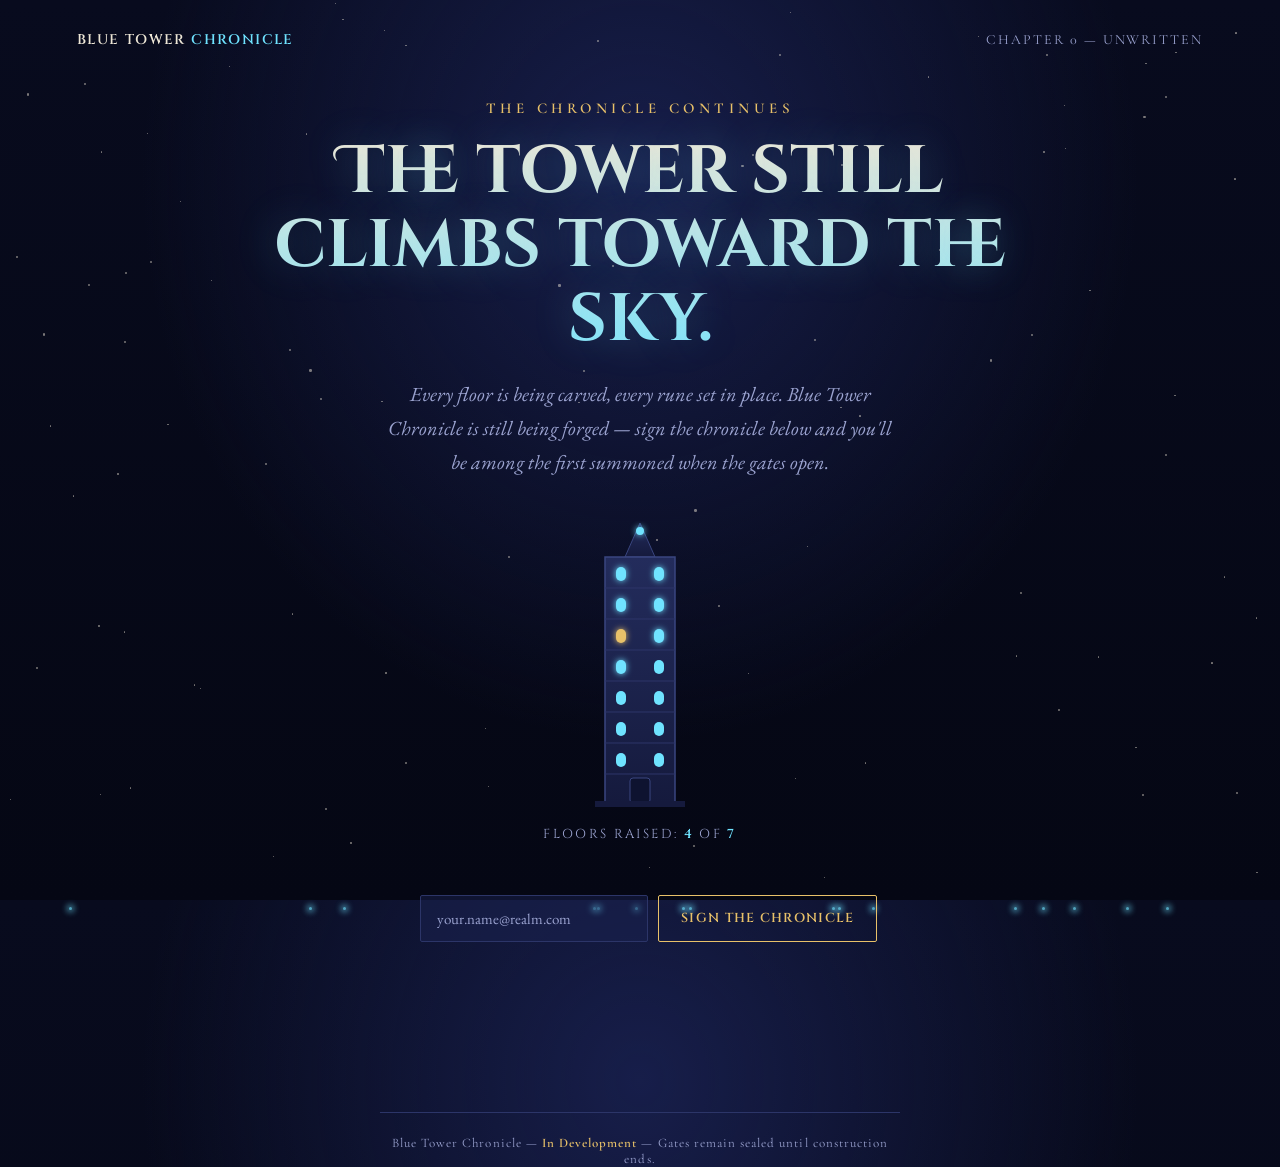
==== index.html @ bd134a8b "initial" ====
<!DOCTYPE html>
<html lang="en">
<head>
<meta charset="UTF-8">
<meta name="viewport" content="width=device-width, initial-scale=1.0">
<title>Blue Tower Chronicle — The Tower is Still Being Forged</title>
<link rel="preconnect" href="https://fonts.googleapis.com">
<link href="https://fonts.googleapis.com/css2?family=Cinzel:wght@500;600;700&family=Cinzel+Decorative:wght@700&family=EB+Garamond:ital,wght@0,400;0,500;1,400&family=Cormorant+Garamond:wght@500;600&display=swap" rel="stylesheet">
<style>
  :root{
    --night: #080B1E;
    --night-2: #0E1436;
    --stone: #1B2350;
    --stone-line: #2C3568;
    --cyan: #6FE3FF;
    --cyan-dim: #2E6E82;
    --gold: #E8C169;
    --parchment: #EDE6D6;
    --ink-dim: #9BA3D0;
  }
  *{box-sizing:border-box; margin:0; padding:0;}
  html,body{height:100%;}
  body{
    background:
      radial-gradient(ellipse at 50% 20%, #171E4A 0%, transparent 55%),
      linear-gradient(180deg, var(--night) 0%, #050714 100%);
    color:var(--parchment);
    font-family:'EB Garamond', serif;
    min-height:100vh;
    overflow-x:hidden;
    position:relative;
  }

  /* starfield */
  .stars{ position:fixed; inset:0; z-index:0; pointer-events:none; }
  .star{
    position:absolute;
    width:2px; height:2px;
    background:var(--parchment);
    border-radius:50%;
    opacity:.5;
    animation: twinkle 4s ease-in-out infinite;
  }
  @keyframes twinkle{
    0%,100%{ opacity:.15; }
    50%{ opacity:.9; }
  }

  /* embers */
  .ember{
    position:fixed;
    bottom:-10px;
    width:3px; height:3px;
    border-radius:50%;
    background:var(--cyan);
    box-shadow:0 0 6px 2px var(--cyan);
    opacity:.7;
    animation: rise linear infinite;
    z-index:1;
    pointer-events:none;
  }
  @keyframes rise{
    0%{ transform:translateY(0) translateX(0); opacity:0; }
    10%{ opacity:.8; }
    90%{ opacity:.4; }
    100%{ transform:translateY(-100vh) translateX(20px); opacity:0; }
  }

  header{
    position:relative; z-index:2;
    display:flex; justify-content:space-between; align-items:center;
    padding: 30px 6vw;
    font-family:'Cormorant Garamond', serif;
    font-size:14px;
    letter-spacing:.14em;
    text-transform:uppercase;
    color:var(--ink-dim);
  }
  header .mark{
    font-family:'Cinzel', serif;
    font-weight:600;
    color:var(--parchment);
    letter-spacing:.1em;
  }
  header .mark span{ color:var(--cyan); }

  main{
    position:relative; z-index:2;
    display:flex;
    flex-direction:column;
    align-items:center;
    text-align:center;
    padding: 20px 6vw 80px;
  }

  .eyebrow{
    font-family:'Cormorant Garamond', serif;
    font-weight:600;
    font-size:15px;
    letter-spacing:.3em;
    text-transform:uppercase;
    color:var(--gold);
    margin-bottom:18px;
  }

  h1{
    font-family:'Cinzel Decorative', 'Cinzel', serif;
    font-weight:700;
    font-size:clamp(2rem, 6vw, 4.2rem);
    line-height:1.1;
    background:linear-gradient(180deg, var(--parchment) 0%, var(--cyan) 120%);
    -webkit-background-clip:text;
    background-clip:text;
    color:transparent;
    text-shadow: 0 0 40px rgba(111,227,255,.25);
    max-width:18ch;
  }

  p.lede{
    margin-top:20px;
    max-width:52ch;
    font-style:italic;
    font-size:clamp(1.05rem, 1.7vw, 1.25rem);
    color:var(--ink-dim);
    line-height:1.7;
  }

  /* the tower — signature element */
  .tower-wrap{
    margin-top:44px;
    position:relative;
    height:280px;
    display:flex;
    align-items:flex-end;
  }
  .tower-wrap svg{ overflow:visible; }
  .window{
    animation: flicker 5s ease-in-out infinite;
  }
  .window.lit{ animation-name: flicker-lit; }
  @keyframes flicker{
    0%,100%{ opacity:.12; }
    50%{ opacity:.22; }
  }
  @keyframes flicker-lit{
    0%,100%{ opacity:.85; }
    50%{ opacity:1; }
  }

  .progress-caption{
    margin-top:22px;
    font-family:'Cinzel', serif;
    font-size:13px;
    letter-spacing:.18em;
    text-transform:uppercase;
    color:var(--ink-dim);
  }
  .progress-caption .n{ color:var(--cyan); font-weight:600; }

  form{
    margin-top:52px;
    display:flex;
    gap:10px;
    width:min(440px, 88vw);
  }
  form input[type="email"]{
    flex:1;
    background:rgba(27,35,80,.5);
    border:1px solid var(--stone-line);
    border-radius:2px;
    padding:13px 16px;
    color:var(--parchment);
    font-family:'EB Garamond', serif;
    font-size:15px;
    outline:none;
    transition:border-color .2s ease, box-shadow .2s ease;
  }
  form input[type="email"]::placeholder{ color:var(--ink-dim); }
  form input[type="email"]:focus{
    border-color:var(--cyan);
    box-shadow:0 0 0 1px var(--cyan-dim);
  }
  form input[type="email"]:focus-visible{ outline:2px solid var(--cyan); outline-offset:2px; }
  form button{
    background:transparent;
    color:var(--gold);
    border:1px solid var(--gold);
    border-radius:2px;
    padding:13px 22px;
    font-family:'Cinzel', serif;
    font-weight:600;
    font-size:13px;
    letter-spacing:.1em;
    text-transform:uppercase;
    cursor:pointer;
    transition:background .2s ease, color .2s ease;
    white-space:nowrap;
  }
  form button:hover{ background:var(--gold); color:#161033; }
  form button:focus-visible{ outline:2px solid var(--cyan); outline-offset:2px; }

  .note{
    margin-top:14px;
    font-family:'Cormorant Garamond', serif;
    font-size:14px;
    color:var(--ink-dim);
    min-height:16px;
    font-style:italic;
  }
  .note.ok{ color:var(--cyan); }

  .seal{
    position:relative; z-index:2;
    margin: 60px auto 40px;
    font-family:'Cormorant Garamond', serif;
    font-size:13px;
    letter-spacing:.08em;
    color:var(--ink-dim);
    text-align:center;
    border-top:1px solid var(--stone-line);
    padding-top:22px;
    width:min(520px, 86vw);
  }
  .seal .status{ color:var(--gold); font-weight:600; }

  @media (max-width: 640px){
    form{ flex-direction:column; }
    .tower-wrap{ height:220px; }
  }

  @media (prefers-reduced-motion: reduce){
    *{ animation-duration:.001ms !important; animation-iteration-count:1 !important; }
  }
</style>
</head>
<body>

  <div class="stars" id="stars"></div>

  <header>
    <div class="mark">Blue Tower <span>Chronicle</span></div>
    <div>Chapter 0 — Unwritten</div>
  </header>

  <main>
    <div class="eyebrow">The Chronicle Continues</div>
    <h1>The tower still<br>climbs toward the sky.</h1>
    <p class="lede">
      Every floor is being carved, every rune set in place. Blue Tower Chronicle is still being forged —
      sign the chronicle below and you'll be among the first summoned when the gates open.
    </p>

    <div class="tower-wrap">
      <svg width="180" height="280" viewBox="0 0 180 280" xmlns="http://www.w3.org/2000/svg">
        <defs>
          <linearGradient id="stoneGrad" x1="0" y1="0" x2="0" y2="1">
            <stop offset="0%" stop-color="#232C5C"/>
            <stop offset="100%" stop-color="#151A3D"/>
          </linearGradient>
          <filter id="glow" x="-100%" y="-100%" width="300%" height="300%">
            <feGaussianBlur stdDeviation="3" result="blur"/>
            <feMerge>
              <feMergeNode in="blur"/>
              <feMergeNode in="SourceGraphic"/>
            </feMerge>
          </filter>
        </defs>

        <!-- spire -->
        <polygon points="90,0 105,34 75,34" fill="url(#stoneGrad)" stroke="#3A4680" stroke-width="1"/>
        <circle cx="90" cy="8" r="4" fill="#6FE3FF" filter="url(#glow)" class="window lit"/>

        <!-- tower body: 8 floors -->
        <rect x="55" y="34" width="70" height="246" fill="url(#stoneGrad)" stroke="#3A4680" stroke-width="1.5"/>

        <!-- floor divider lines -->
        <g stroke="#2C3568" stroke-width="1">
          <line x1="55" y1="65" x2="125" y2="65"/>
          <line x1="55" y1="96" x2="125" y2="96"/>
          <line x1="55" y1="127" x2="125" y2="127"/>
          <line x1="55" y1="158" x2="125" y2="158"/>
          <line x1="55" y1="189" x2="125" y2="189"/>
          <line x1="55" y1="220" x2="125" y2="220"/>
          <line x1="55" y1="251" x2="125" y2="251"/>
        </g>

        <!-- windows, two per floor; top floors lit = progress -->
        <!-- floor 1 (top) lit -->
        <rect class="window lit" x="66" y="44" width="10" height="14" rx="5" fill="#6FE3FF" filter="url(#glow)"/>
        <rect class="window lit" x="104" y="44" width="10" height="14" rx="5" fill="#6FE3FF" filter="url(#glow)"/>
        <!-- floor 2 lit -->
        <rect class="window lit" x="66" y="75" width="10" height="14" rx="5" fill="#6FE3FF" filter="url(#glow)"/>
        <rect class="window lit" x="104" y="75" width="10" height="14" rx="5" fill="#6FE3FF" filter="url(#glow)"/>
        <!-- floor 3 lit -->
        <rect class="window lit" x="66" y="106" width="10" height="14" rx="5" fill="#E8C169" filter="url(#glow)"/>
        <rect class="window lit" x="104" y="106" width="10" height="14" rx="5" fill="#6FE3FF" filter="url(#glow)"/>
        <!-- floor 4 lit -->
        <rect class="window lit" x="66" y="137" width="10" height="14" rx="5" fill="#6FE3FF" filter="url(#glow)"/>
        <rect class="window" x="104" y="137" width="10" height="14" rx="5" fill="#6FE3FF"/>
        <!-- floor 5 dim -->
        <rect class="window" x="66" y="168" width="10" height="14" rx="5" fill="#6FE3FF"/>
        <rect class="window" x="104" y="168" width="10" height="14" rx="5" fill="#6FE3FF"/>
        <!-- floor 6 dim -->
        <rect class="window" x="66" y="199" width="10" height="14" rx="5" fill="#6FE3FF"/>
        <rect class="window" x="104" y="199" width="10" height="14" rx="5" fill="#6FE3FF"/>
        <!-- floor 7 dim -->
        <rect class="window" x="66" y="230" width="10" height="14" rx="5" fill="#6FE3FF"/>
        <rect class="window" x="104" y="230" width="10" height="14" rx="5" fill="#6FE3FF"/>
        <!-- ground door -->
        <rect x="80" y="255" width="20" height="25" rx="3" fill="#0E1330" stroke="#3A4680" stroke-width="1"/>

        <!-- base -->
        <rect x="45" y="278" width="90" height="6" fill="#151A3D"/>
      </svg>
    </div>

    <div class="progress-caption">Floors raised: <span class="n">4</span> of <span class="n">7</span></div>

    <form id="notifyForm">
      <input type="email" id="emailInput" placeholder="your.name@realm.com" required aria-label="Email address">
      <button type="submit">Sign the Chronicle</button>
    </form>
    <div class="note" id="formNote"></div>
  </main>

  <div class="seal">
    Blue Tower Chronicle — <span class="status">In Development</span> — Gates remain sealed until construction ends.
  </div>

  <script>
    // scatter stars
    const starsEl = document.getElementById('stars');
    const starCount = window.innerWidth < 640 ? 50 : 100;
    for(let i=0;i<starCount;i++){
      const s = document.createElement('div');
      s.className = 'star';
      s.style.left = Math.random()*100 + 'vw';
      s.style.top = Math.random()*100 + 'vh';
      s.style.animationDelay = (Math.random()*4) + 's';
      s.style.width = s.style.height = (Math.random()*1.5+1) + 'px';
      starsEl.appendChild(s);
    }

    // rising embers
    const emberCount = window.innerWidth < 640 ? 8 : 16;
    for(let i=0;i<emberCount;i++){
      const e = document.createElement('div');
      e.className = 'ember';
      e.style.left = Math.random()*100 + 'vw';
      e.style.animationDuration = (8 + Math.random()*8) + 's';
      e.style.animationDelay = (Math.random()*10) + 's';
      document.body.appendChild(e);
    }

    const form = document.getElementById('notifyForm');
    const note = document.getElementById('formNote');
    form.addEventListener('submit', function(e){
      e.preventDefault();
      const email = document.getElementById('emailInput').value.trim();
      if(email){
        note.textContent = 'Your name has been sealed in the chronicle. We will summon you when the gates open.';
        note.classList.add('ok');
        form.reset();
      }
    });
  </script>
</body>
</html>
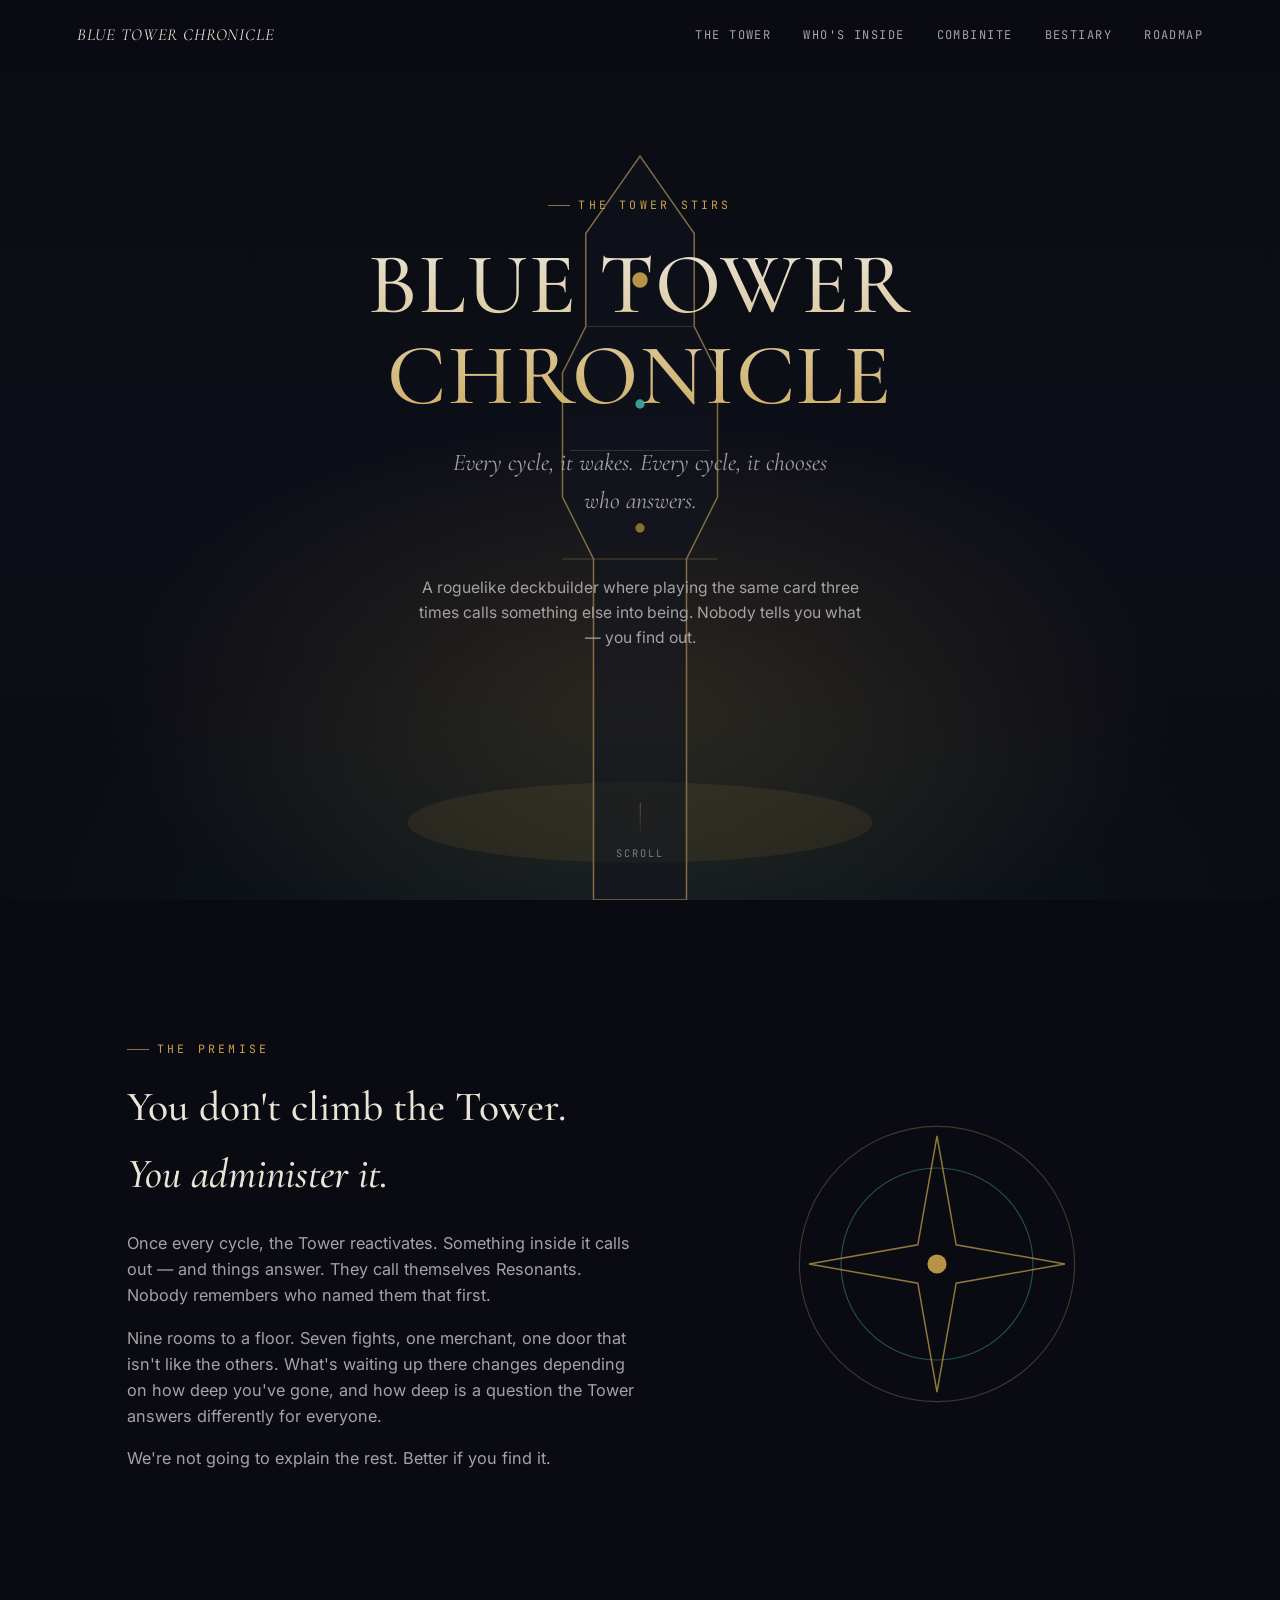
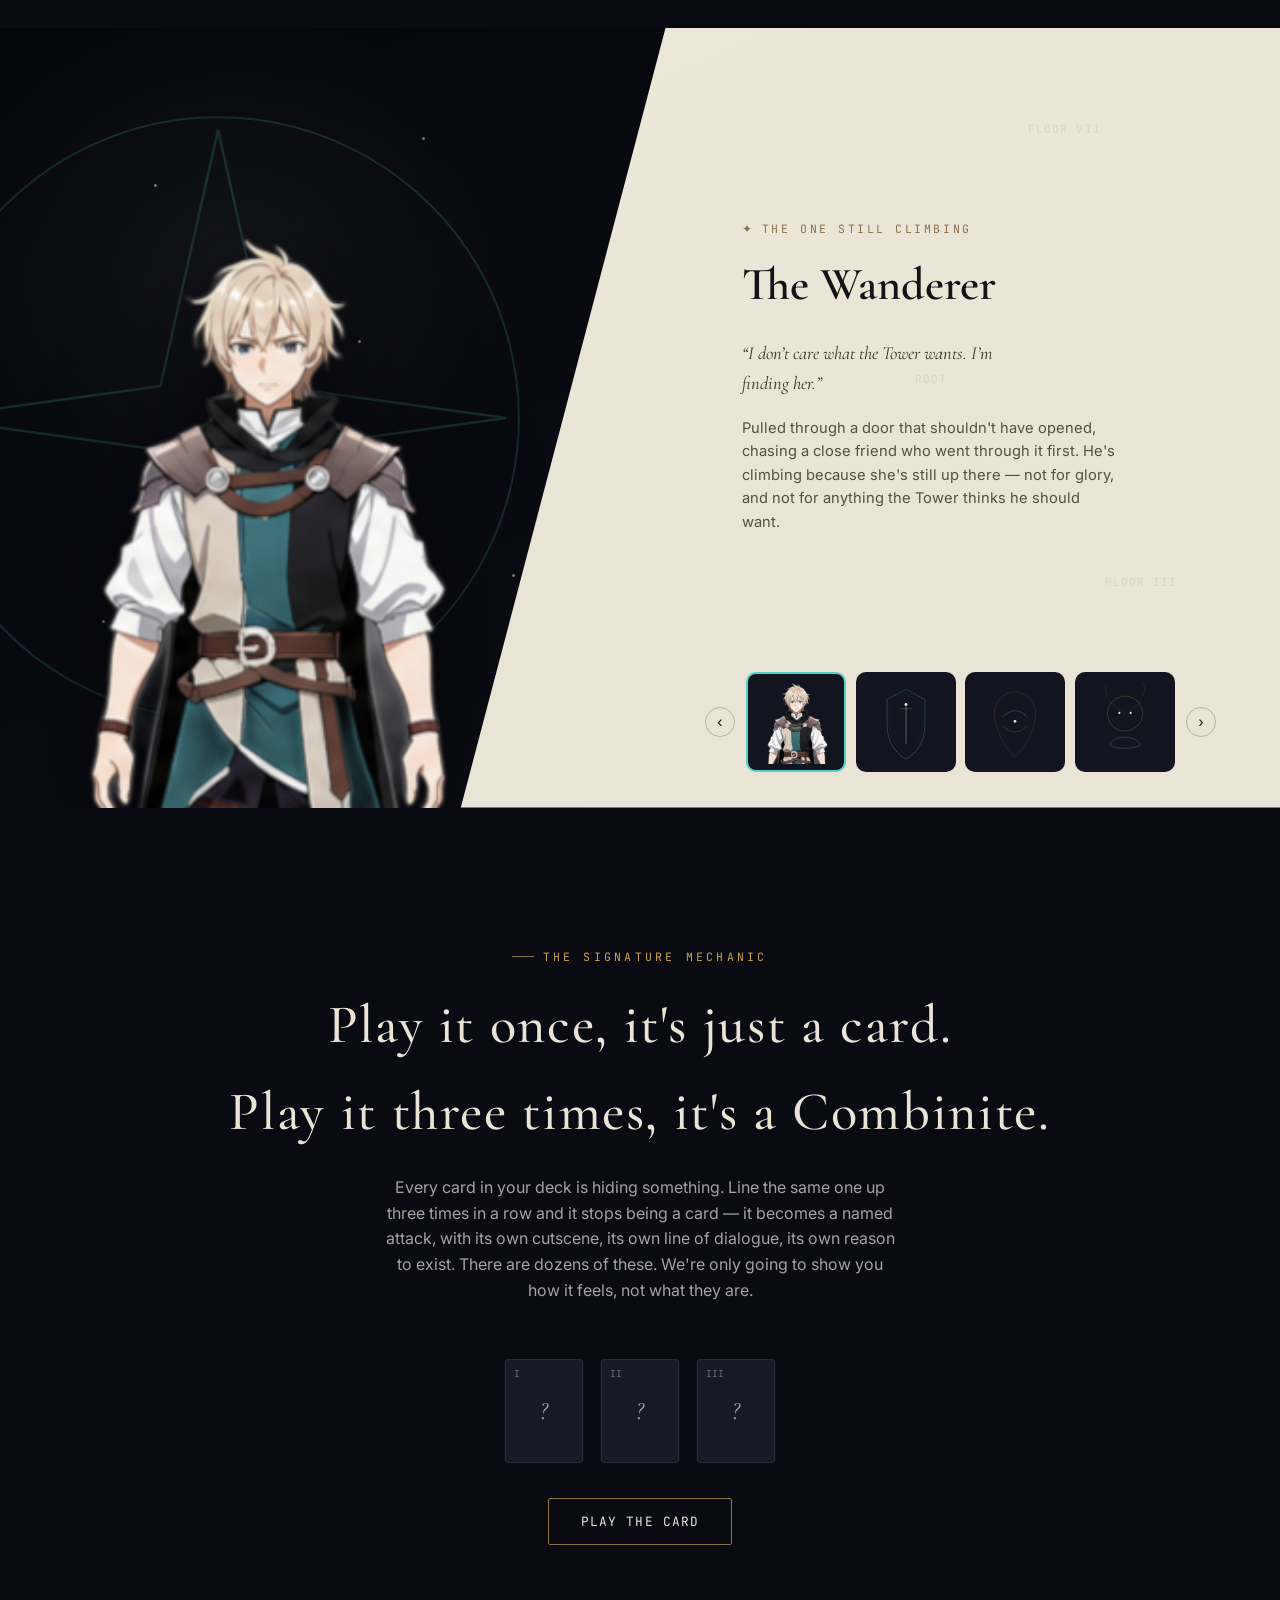
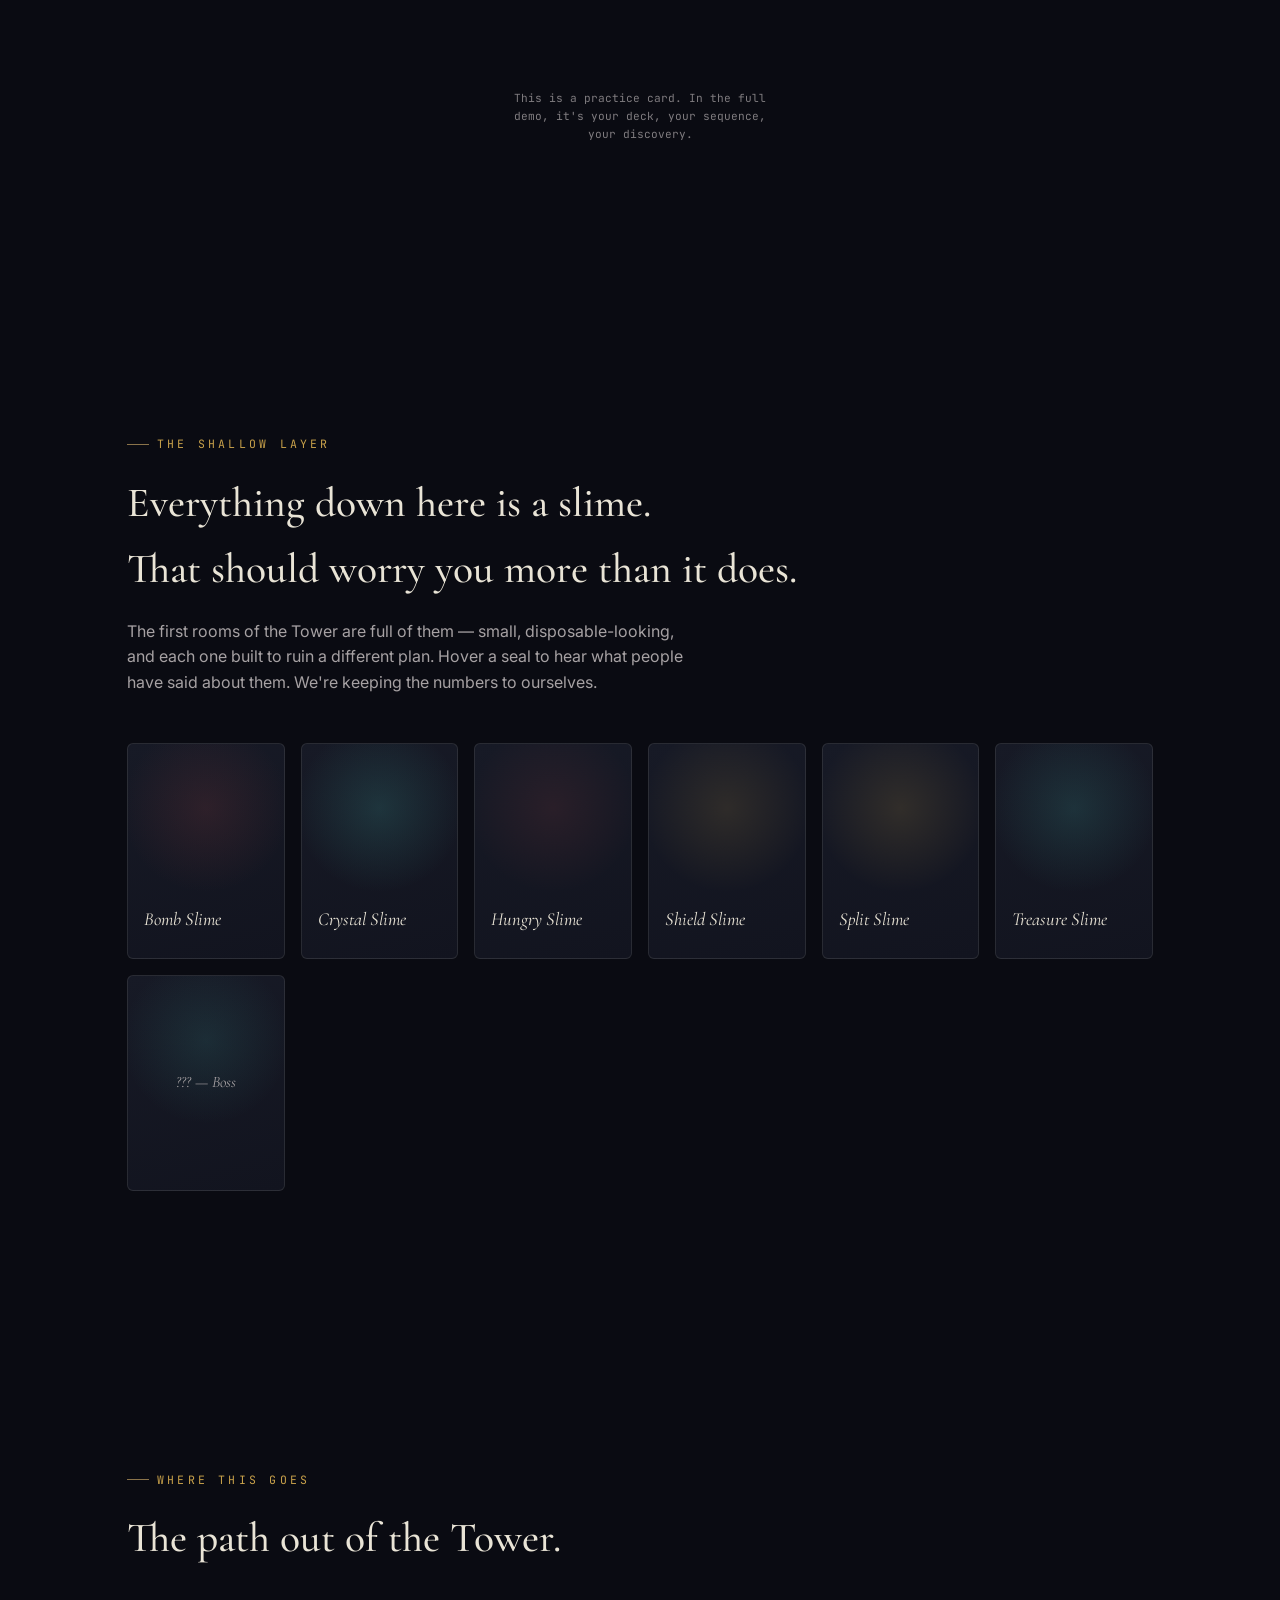
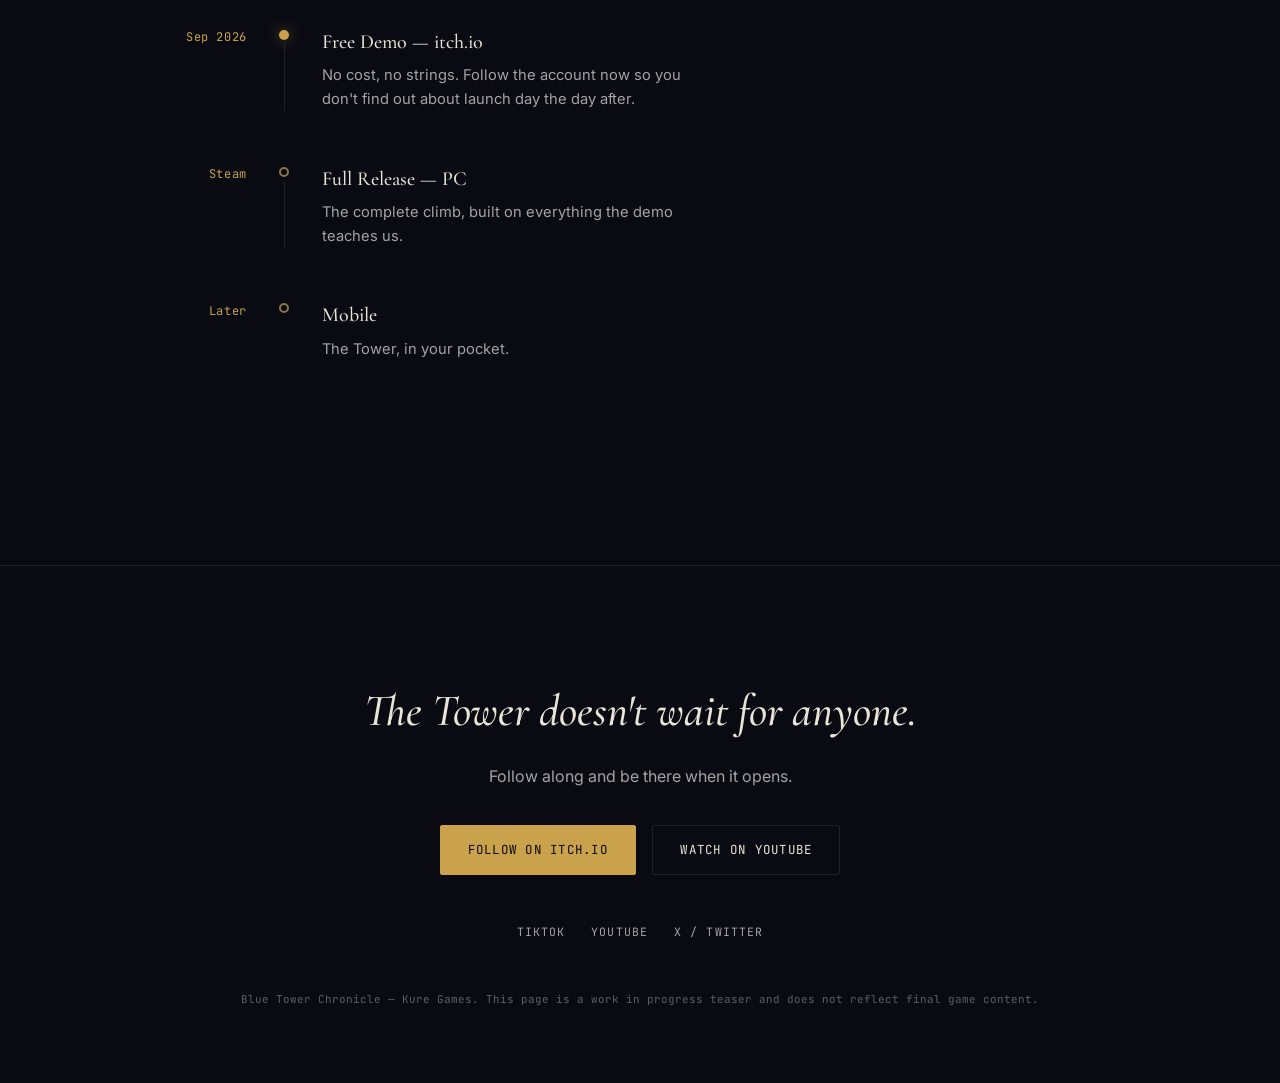
==== commit cef9c82e: "test1" ====
--- a/index.html
+++ b/index.html
@@ -1,368 +1,951 @@
 <!DOCTYPE html>
 <html lang="en">
 <head>
+
+<link rel="icon" type="image/png" href="favicon/favicon-96x96.png" sizes="96x96" />
+<link rel="icon" type="image/svg+xml" href="favicon/favicon.svg" />
+<link rel="shortcut icon" href="favicon/favicon.ico" />
+<link rel="apple-touch-icon" sizes="180x180" href="favicon/apple-touch-icon.png" />
+<link rel="manifest" href="favicon/site.webmanifest" />
+
 <meta charset="UTF-8">
 <meta name="viewport" content="width=device-width, initial-scale=1.0">
-<title>Blue Tower Chronicle — The Tower is Still Being Forged</title>
+<title>Blue Tower Chronicle</title>
+<meta name="description" content="The Tower wakes, and something answers. Blue Tower Chronicle — a roguelike deckbuilder where the same card, played three times, becomes something else.">
+
+<!-- NOTE: social + storefront links below are placeholders (#). Replace with your real
+     itch.io / TikTok / YouTube / X URLs before publishing. -->
+
 <link rel="preconnect" href="https://fonts.googleapis.com">
-<link href="https://fonts.googleapis.com/css2?family=Cinzel:wght@500;600;700&family=Cinzel+Decorative:wght@700&family=EB+Garamond:ital,wght@0,400;0,500;1,400&family=Cormorant+Garamond:wght@500;600&display=swap" rel="stylesheet">
+<link rel="preconnect" href="https://fonts.gstatic.com" crossorigin>
+<link href="https://fonts.googleapis.com/css2?family=Cormorant+Garamond:ital,wght@0,400;0,500;0,600;1,400&family=Noto+Serif+JP:wght@500;700&family=Inter:wght@400;500;600&family=Noto+Sans+JP:wght@400;500&family=JetBrains+Mono:wght@400;500&display=swap" rel="stylesheet">
+
 <style>
   :root{
-    --night: #080B1E;
-    --night-2: #0E1436;
-    --stone: #1B2350;
-    --stone-line: #2C3568;
-    --cyan: #6FE3FF;
-    --cyan-dim: #2E6E82;
-    --gold: #E8C169;
-    --parchment: #EDE6D6;
-    --ink-dim: #9BA3D0;
-  }
-  *{box-sizing:border-box; margin:0; padding:0;}
-  html,body{height:100%;}
+    --void:       #0a0b12;
+    --void-soft:  #12141f;
+    --panel:      #171a26;
+    --bone:       #e9e4d6;
+    --bone-dim:   #a6a1a3;
+    --gold:       #c9a24b;
+    --gold-dim:   #8a734a;
+    --teal:       #4fd1c5;
+    --crimson:    #b34a4a;
+    --line:       rgba(233,228,214,0.10);
+
+    --display: 'Cormorant Garamond', 'Noto Serif JP', serif;
+    --body: 'Inter', 'Noto Sans JP', sans-serif;
+    --mono: 'JetBrains Mono', monospace;
+  }
+
+  *{ box-sizing:border-box; }
+  html{ scroll-behavior:smooth; }
+  @media (prefers-reduced-motion: reduce){
+    html{ scroll-behavior:auto; }
+    *{ animation-duration:0.001ms !important; animation-iteration-count:1 !important; transition-duration:0.001ms !important; }
+  }
+
   body{
-    background:
-      radial-gradient(ellipse at 50% 20%, #171E4A 0%, transparent 55%),
-      linear-gradient(180deg, var(--night) 0%, #050714 100%);
-    color:var(--parchment);
-    font-family:'EB Garamond', serif;
-    min-height:100vh;
+    margin:0;
+    background:var(--void);
+    color:var(--bone);
+    font-family:var(--body);
+    line-height:1.6;
     overflow-x:hidden;
-    position:relative;
-  }
-
-  /* starfield */
-  .stars{ position:fixed; inset:0; z-index:0; pointer-events:none; }
-  .star{
-    position:absolute;
-    width:2px; height:2px;
-    background:var(--parchment);
-    border-radius:50%;
-    opacity:.5;
-    animation: twinkle 4s ease-in-out infinite;
-  }
-  @keyframes twinkle{
-    0%,100%{ opacity:.15; }
-    50%{ opacity:.9; }
-  }
-
-  /* embers */
-  .ember{
-    position:fixed;
-    bottom:-10px;
-    width:3px; height:3px;
-    border-radius:50%;
-    background:var(--cyan);
-    box-shadow:0 0 6px 2px var(--cyan);
-    opacity:.7;
-    animation: rise linear infinite;
-    z-index:1;
-    pointer-events:none;
-  }
-  @keyframes rise{
-    0%{ transform:translateY(0) translateX(0); opacity:0; }
-    10%{ opacity:.8; }
-    90%{ opacity:.4; }
-    100%{ transform:translateY(-100vh) translateX(20px); opacity:0; }
-  }
-
-  header{
-    position:relative; z-index:2;
-    display:flex; justify-content:space-between; align-items:center;
-    padding: 30px 6vw;
-    font-family:'Cormorant Garamond', serif;
-    font-size:14px;
-    letter-spacing:.14em;
-    text-transform:uppercase;
-    color:var(--ink-dim);
-  }
-  header .mark{
-    font-family:'Cinzel', serif;
-    font-weight:600;
-    color:var(--parchment);
-    letter-spacing:.1em;
-  }
-  header .mark span{ color:var(--cyan); }
-
-  main{
-    position:relative; z-index:2;
-    display:flex;
-    flex-direction:column;
-    align-items:center;
-    text-align:center;
-    padding: 20px 6vw 80px;
+  }
+
+  a{ color:inherit; }
+  ::selection{ background:var(--gold); color:var(--void); }
+
+  :focus-visible{
+    outline:2px solid var(--teal);
+    outline-offset:3px;
   }
 
   .eyebrow{
-    font-family:'Cormorant Garamond', serif;
-    font-weight:600;
-    font-size:15px;
-    letter-spacing:.3em;
+    font-family:var(--mono);
+    font-size:0.72rem;
+    letter-spacing:0.28em;
     text-transform:uppercase;
     color:var(--gold);
-    margin-bottom:18px;
-  }
-
-  h1{
-    font-family:'Cinzel Decorative', 'Cinzel', serif;
-    font-weight:700;
-    font-size:clamp(2rem, 6vw, 4.2rem);
-    line-height:1.1;
-    background:linear-gradient(180deg, var(--parchment) 0%, var(--cyan) 120%);
-    -webkit-background-clip:text;
-    background-clip:text;
-    color:transparent;
-    text-shadow: 0 0 40px rgba(111,227,255,.25);
-    max-width:18ch;
-  }
-
-  p.lede{
-    margin-top:20px;
-    max-width:52ch;
+    display:flex;
+    align-items:center;
+    gap:0.7em;
+  }
+  .eyebrow::before{
+    content:"";
+    width:22px; height:1px;
+    background:var(--gold-dim);
+    display:inline-block;
+  }
+
+  section{
+    position:relative;
+    padding:min(14vw,140px) 6vw;
+    max-width:1180px;
+    margin:0 auto;
+  }
+
+  h1,h2,h3{ font-family:var(--display); font-weight:500; margin:0; }
+
+  /* ---------- NAV ---------- */
+  .nav{
+    position:fixed; top:0; left:0; right:0; z-index:50;
+    display:flex; align-items:center; justify-content:space-between;
+    padding:1.4rem 6vw;
+    background:linear-gradient(to bottom, rgba(10,11,18,0.85), transparent);
+    font-family:var(--mono);
+    font-size:0.75rem;
+    letter-spacing:0.12em;
+    text-transform:uppercase;
+    pointer-events:none;
+  }
+  .nav *{ pointer-events:auto; }
+  .nav-mark{ color:var(--bone); font-family:var(--display); font-size:1.05rem; letter-spacing:0.05em; font-style:italic; }
+  .nav-links{ display:flex; gap:2rem; }
+  .nav-links a{ text-decoration:none; color:var(--bone-dim); transition:color .25s; }
+  .nav-links a:hover{ color:var(--gold); }
+  @media (max-width:720px){ .nav-links{ display:none; } }
+
+  /* ---------- HERO ---------- */
+  .hero{
+    min-height:100svh;
+    max-width:none;
+    display:flex; flex-direction:column; align-items:center; justify-content:center;
+    text-align:center;
+    padding:0 6vw;
+    position:relative;
+    isolation:isolate;
+  }
+
+  .hero-bg{
+    position:absolute; inset:0; z-index:-2;
+    background:
+      radial-gradient(60% 45% at 50% 78%, rgba(201,162,75,0.16), transparent 70%),
+      radial-gradient(80% 60% at 50% 110%, rgba(79,209,197,0.08), transparent 70%),
+      linear-gradient(to bottom, #0a0b12 0%, #0d0f18 55%, #0a0b12 100%);
+  }
+  .hero-tower{
+    position:absolute; z-index:-1; bottom:0; left:50%; transform:translateX(-50%);
+    width:min(90vw, 620px);
+    opacity:0.9;
+  }
+  .hero-tower .glow{ animation:pulse 6s ease-in-out infinite; transform-origin:center; }
+  @keyframes pulse{
+    0%,100%{ opacity:0.55; }
+    50%{ opacity:1; }
+  }
+
+  .hero-eyebrow{ margin-bottom:1.6rem; }
+  .hero h1{
+    font-size:clamp(2.6rem, 8vw, 5.4rem);
+    letter-spacing:0.02em;
+    background:linear-gradient(180deg, var(--bone) 0%, var(--gold) 120%);
+    -webkit-background-clip:text; background-clip:text; color:transparent;
+    line-height:1.05;
+  }
+  .hero-tagline{
+    font-family:var(--display); font-style:italic; font-weight:400;
+    font-size:clamp(1.05rem,2.4vw,1.5rem);
+    color:var(--bone-dim);
+    margin-top:1.4rem;
+    max-width:36ch;
+  }
+  .hero-sub{
+    margin-top:1.9rem;
+    font-size:0.98rem;
+    color:var(--bone-dim);
+    max-width:46ch;
+  }
+  .lang-toggle{
+    margin-top:0.6rem;
+    font-family:var(--mono);
+    font-size:0.7rem;
+    letter-spacing:0.15em;
+    background:none;
+    border:1px solid var(--line);
+    color:var(--bone-dim);
+    padding:0.35rem 0.9rem;
+    border-radius:999px;
+    cursor:pointer;
+    transition:border-color .2s, color .2s;
+  }
+  .lang-toggle:hover{ border-color:var(--gold-dim); color:var(--gold); }
+
+  .hero-ctas{
+    margin-top:2.6rem;
+    display:flex; gap:1rem; flex-wrap:wrap; justify-content:center;
+  }
+  .btn{
+    font-family:var(--mono);
+    font-size:0.78rem;
+    letter-spacing:0.1em;
+    text-transform:uppercase;
+    text-decoration:none;
+    padding:0.9rem 1.7rem;
+    border-radius:2px;
+    transition:transform .25s, background .25s, border-color .25s, color .25s;
+    display:inline-block;
+  }
+  .btn-gold{
+    background:var(--gold); color:var(--void);
+    border:1px solid var(--gold);
+  }
+  .btn-gold:hover{ transform:translateY(-2px); background:#dab668; }
+  .btn-ghost{
+    background:transparent; color:var(--bone);
+    border:1px solid var(--line);
+  }
+  .btn-ghost:hover{ border-color:var(--teal); color:var(--teal); transform:translateY(-2px); }
+
+  .scroll-cue{
+    position:absolute; bottom:2.4rem; left:50%; transform:translateX(-50%);
+    font-family:var(--mono); font-size:0.65rem; letter-spacing:0.2em; text-transform:uppercase;
+    color:var(--bone-dim); opacity:0.7;
+    display:flex; flex-direction:column; align-items:center; gap:0.5rem;
+  }
+  .scroll-cue .stem{ width:1px; height:34px; background:linear-gradient(var(--gold-dim), transparent); animation:drop 2.2s ease-in-out infinite; }
+  @keyframes drop{ 0%{ transform:scaleY(0); transform-origin:top;} 50%{ transform:scaleY(1); transform-origin:top;} 51%{transform-origin:bottom;} 100%{ transform:scaleY(0); transform-origin:bottom; } }
+
+  /* ---------- PREMISE ---------- */
+  .premise{
+    display:grid; grid-template-columns:1.1fr 0.9fr; gap:4rem; align-items:center;
+  }
+  @media (max-width:860px){ .premise{ grid-template-columns:1fr; } }
+  .premise h2{ font-size:clamp(1.8rem,3.6vw,2.6rem); margin-bottom:1.4rem; }
+  .premise p{ color:var(--bone-dim); font-size:1.02rem; max-width:52ch; }
+  .premise p + p{ margin-top:1rem; }
+  .premise-mark{ color:var(--bone); font-style:italic; font-family:var(--display); }
+
+  .sigil{
+    width:100%; max-width:320px; margin:0 auto; opacity:0.9;
+  }
+
+  /* ---------- CHARACTERS (full-bleed diagonal showcase) ---------- */
+  section.char-showcase{
+    max-width:none;
+    padding:0;
+    margin:0;
+    position:relative;
+    height:min(94vh, 780px);
+    min-height:560px;
+    overflow:hidden;
+    background:var(--void);
+  }
+
+  .showcase-portrait-pane{
+    position:absolute; inset:0;
+    background:
+      radial-gradient(38% 55% at 18% 30%, rgba(255,255,255,0.05), transparent 60%),
+      linear-gradient(160deg, #05060a 0%, #0a0b12 55%, #0d0f18 100%);
+    overflow:hidden;
+  }
+  .showcase-portrait-pane .spark{
+    position:absolute;
+    width:3px; height:3px;
+    background:var(--bone);
+    border-radius:50%;
+    opacity:0.5;
+    animation:twinkle 3.6s ease-in-out infinite;
+  }
+  @keyframes twinkle{ 0%,100%{ opacity:0.15; } 50%{ opacity:0.85; } }
+
+  .showcase-emblem-bg{
+    position:absolute; left:-8%; top:50%; transform:translateY(-50%);
+    width:70%; max-width:640px;
+    opacity:0.16;
+    transition:opacity .5s ease;
+  }
+
+  .showcase-portrait{
+    position:absolute; left:2%; bottom:0;
+    width:min(52%, 480px);
+    display:flex; align-items:flex-end; justify-content:center;
+    opacity:1; transform:translateY(0) scale(1);
+    transition:opacity .35s ease, transform .35s ease;
+    filter:drop-shadow(0 30px 60px rgba(0,0,0,0.6));
+  }
+  .showcase-portrait.swap{ opacity:0; transform:translateY(18px) scale(0.97); }
+  .showcase-portrait svg, .showcase-portrait img{ width:100%; height:auto; display:block; }
+
+  .showcase-text-pane{
+    position:absolute; inset:0;
+    background:linear-gradient(155deg, #efe9da 0%, var(--bone) 60%);
+    clip-path:polygon(52% 0, 100% 0, 100% 100%, 36% 100%);
+    display:flex; align-items:center;
+    color:#1c1a15;
+  }
+  .showcase-floor-label{
+    position:absolute;
+    font-family:var(--mono); font-size:0.7rem; letter-spacing:0.1em;
+    color:#1c1a15; opacity:0.08;
+  }
+
+  .showcase-text-inner{
+    padding-left:58%;
+    padding-right:6vw;
+  }
+  .showcase-eyebrow{
+    font-family:var(--mono); font-size:0.72rem; letter-spacing:0.22em; text-transform:uppercase;
+    color:var(--gold-dim);
+    display:flex; align-items:center; gap:0.6em;
+  }
+  .showcase-name{
+    font-family:var(--display); font-weight:600; font-style:normal;
+    font-size:clamp(2rem, 3.6vw, 3.2rem);
+    color:#141216;
+    margin-top:0.6rem;
+    transition:opacity .3s ease, transform .3s ease;
+  }
+  .showcase-quote{
+    font-family:var(--display); font-style:italic; font-size:1.15rem;
+    color:#3a352c;
+    margin-top:1.1rem;
+    max-width:36ch;
+    transition:opacity .3s ease, transform .3s ease;
+  }
+  .showcase-lore{
+    font-size:0.92rem; color:#55503f;
+    margin-top:1.1rem;
+    max-width:42ch;
+    transition:opacity .3s ease, transform .3s ease;
+  }
+  .showcase-text-inner.swap .showcase-name,
+  .showcase-text-inner.swap .showcase-quote,
+  .showcase-text-inner.swap .showcase-lore{ opacity:0; transform:translateY(6px); }
+
+  .showcase-share{
+    margin-top:1.6rem;
+    display:inline-flex; align-items:center; gap:0.6em;
+    font-family:var(--mono); font-size:0.72rem; letter-spacing:0.06em; text-transform:uppercase;
+    background:#1c1a15; color:var(--bone);
+    border:none; padding:0.8rem 1.4rem; border-radius:3px; cursor:pointer;
+    transition:background .2s, transform .2s;
+  }
+  .showcase-share:hover{ background:#000; transform:translateY(-1px); }
+
+  .showcase-thumbs{
+    position:absolute; right:5vw; bottom:2.2rem;
+    display:flex; align-items:center; gap:0.7rem;
+    z-index:2;
+  }
+  .thumb-arrow{
+    width:30px; height:30px; border-radius:50%;
+    border:1px solid rgba(28,26,21,0.25);
+    background:transparent; color:#1c1a15;
+    cursor:pointer; font-size:1rem; line-height:1;
+    display:flex; align-items:center; justify-content:center;
+    transition:background .2s, color .2s;
+    flex-shrink:0;
+  }
+  .thumb-arrow:hover{ background:#1c1a15; color:var(--bone); }
+
+  .thumb{
+    /*
+    width:52px; height:52px; border-radius:10px;
+    */
+    width:100px; height:100px; border-radius:10px;
+    border:2px solid transparent;
+    background:var(--void-soft);
+    padding:6px;
+    cursor:pointer;
+    display:flex; align-items:center; justify-content:center;
+    transition:border-color .25s, transform .2s;
+    flex-shrink:0;
+  }
+  .thumb svg, .thumb img{ width:100%; height:100%; object-fit:cover; display:block; }
+  .thumb:hover{ transform:translateY(-2px); }
+  .thumb.active{ border-color:var(--thumb-accent, var(--gold)); }
+
+  @media (max-width:760px){
+    section.char-showcase{
+      height:auto; min-height:0;
+      display:flex; flex-direction:column;
+    }
+    .showcase-portrait-pane{ position:relative; height:52vh; min-height:320px; }
+    .showcase-text-pane{
+      position:relative; clip-path:none; height:auto;
+      padding:2.4rem 6vw 6.5rem;
+    }
+    .showcase-text-inner{ padding-left:0; padding-right:0; max-width:none; }
+    .showcase-thumbs{ position:relative; right:auto; bottom:auto; margin-top:1.8rem; justify-content:center; }
+  }
+
+  /* ---------- COMBINITE ---------- */
+  .combinite{
+    text-align:center;
+  }
+  .combinite h2{
+    font-size:clamp(2.2rem,5vw,3.4rem);
+    letter-spacing:0.03em;
+  }
+  .combinite .lede{
+    color:var(--bone-dim); max-width:52ch; margin:1.2rem auto 0;
+  }
+
+  .combo-stage{
+    margin:3.5rem auto 0;
+    display:flex; flex-direction:column; align-items:center; gap:2.2rem;
+  }
+  .combo-slots{
+    display:flex; gap:1.1rem;
+  }
+  .slot{
+    width:78px; height:104px;
+    border:1px solid var(--line);
+    border-radius:4px;
+    background:var(--panel);
+    display:flex; align-items:center; justify-content:center;
+    position:relative;
+    transition:border-color .3s, box-shadow .3s, background .3s;
+  }
+  .slot .mark{
+    font-family:var(--display); font-style:italic; color:var(--bone-dim); font-size:1.6rem;
+    transition:color .3s;
+  }
+  .slot.filled{
+    border-color:var(--gold);
+    box-shadow:0 0 22px rgba(201,162,75,0.25);
+    background:linear-gradient(160deg, rgba(201,162,75,0.14), var(--panel));
+  }
+  .slot.filled .mark{ color:var(--gold); }
+  .slot-index{
+    position:absolute; top:6px; left:8px;
+    font-family:var(--mono); font-size:0.6rem; color:var(--bone-dim); opacity:0.6;
+  }
+
+  .combo-btn{
+    font-family:var(--mono); font-size:0.8rem; letter-spacing:0.08em; text-transform:uppercase;
+    background:transparent; color:var(--bone);
+    border:1px solid var(--gold-dim);
+    padding:0.85rem 2rem; border-radius:2px; cursor:pointer;
+    transition:border-color .2s, color .2s, transform .2s;
+  }
+  .combo-btn:hover{ border-color:var(--gold); color:var(--gold); transform:translateY(-2px); }
+  .combo-btn:disabled{ opacity:0.4; cursor:default; transform:none; }
+
+  .combo-result{
+    min-height:64px;
+    display:flex; align-items:center; justify-content:center;
+    font-family:var(--display); font-style:italic;
+    font-size:1.6rem; letter-spacing:0.04em;
+    color:var(--teal);
+    opacity:0; transform:translateY(6px) scale(0.96);
+    transition:opacity .45s ease, transform .45s ease;
+  }
+  .combo-result.show{ opacity:1; transform:translateY(0) scale(1); }
+  .combo-footnote{
+    font-family:var(--mono); font-size:0.7rem; color:var(--bone-dim); opacity:0.75; max-width:38ch;
+  }
+
+  /* ---------- BESTIARY ---------- */
+  .bestiary h2{ font-size:clamp(1.8rem,3.6vw,2.6rem); }
+  .bestiary .lede{ color:var(--bone-dim); max-width:56ch; margin-top:1rem; }
+
+  .grid{
+    margin-top:3rem;
+    display:grid;
+    grid-template-columns:repeat(auto-fill, minmax(150px,1fr));
+    gap:1rem;
+  }
+  .card{
+    position:relative;
+    aspect-ratio:3/4.1;
+    border:1px solid var(--line);
+    border-radius:6px;
+    background:linear-gradient(165deg, var(--panel), var(--void-soft));
+    overflow:hidden;
+    padding:1rem;
+    display:flex; flex-direction:column; justify-content:flex-end;
+    cursor:default;
+  }
+  .card::before{
+    content:"";
+    position:absolute; inset:0;
+    background:radial-gradient(120px 120px at 50% 30%, var(--card-glow, rgba(79,209,197,0.16)), transparent 70%);
+    opacity:0.7;
+    transition:opacity .4s;
+  }
+  .card:hover::before{ opacity:1; }
+  .card .glyph{
+    position:absolute; top:14px; right:14px;
+    width:34px; height:34px;
+    opacity:0.5;
+  }
+  .card .name{
+    font-family:var(--display); font-style:italic; font-size:1.15rem; color:var(--bone);
+    position:relative; z-index:1;
+  }
+  .card .hint{
+    font-size:0.78rem; color:var(--bone-dim);
+    margin-top:0.5rem;
+    opacity:0; max-height:0; overflow:hidden;
+    transition:opacity .35s, max-height .35s, margin .35s;
+    position:relative; z-index:1;
+  }
+  .card:hover .hint, .card:focus-within .hint{
+    opacity:1; max-height:80px; margin-top:0.6rem;
+  }
+  .card.locked{
+    display:flex; align-items:center; justify-content:center; text-align:center;
+  }
+  .card.locked .name{ font-size:1rem; color:var(--bone-dim); }
+
+  /* ---------- ROADMAP ---------- */
+  .roadmap h2{ font-size:clamp(1.8rem,3.6vw,2.6rem); }
+  .timeline{
+    margin-top:3.4rem;
+    display:flex; flex-direction:column;
+  }
+  .stop{
+    display:grid; grid-template-columns:120px 24px 1fr;
+    column-gap:1.6rem;
+    position:relative;
+    padding-bottom:3.2rem;
+  }
+  .stop:last-child{ padding-bottom:0; }
+  .stop .when{
+    font-family:var(--mono); font-size:0.75rem; color:var(--gold); letter-spacing:0.05em;
+    padding-top:0.15rem; text-align:right;
+  }
+  .stop .rail{ display:flex; flex-direction:column; align-items:center; }
+  .stop .dot{
+    width:10px; height:10px; border-radius:50%;
+    background:var(--void); border:2px solid var(--gold-dim);
+    margin-top:4px;
+  }
+  .stop.active .dot{ background:var(--gold); border-color:var(--gold); box-shadow:0 0 14px rgba(201,162,75,0.5); }
+  .stop .stem{ flex:1; width:1px; background:var(--line); margin-top:4px; }
+  .stop:last-child .stem{ display:none; }
+  .stop h3{ font-size:1.25rem; margin-bottom:0.4rem; }
+  .stop p{ color:var(--bone-dim); font-size:0.92rem; max-width:44ch; margin:0; }
+  @media (max-width:600px){
+    .stop{ grid-template-columns:70px 20px 1fr; }
+    .stop .when{ font-size:0.65rem; }
+  }
+
+  /* ---------- FOOTER ---------- */
+  footer{
+    text-align:center;
+    padding:min(12vw,110px) 6vw 4rem;
+    border-top:1px solid var(--line);
+    margin-top:4rem;
+  }
+  footer h2{
+    font-size:clamp(1.8rem,4.4vw,2.8rem);
     font-style:italic;
-    font-size:clamp(1.05rem, 1.7vw, 1.25rem);
-    color:var(--ink-dim);
-    line-height:1.7;
-  }
-
-  /* the tower — signature element */
-  .tower-wrap{
-    margin-top:44px;
-    position:relative;
-    height:280px;
-    display:flex;
-    align-items:flex-end;
-  }
-  .tower-wrap svg{ overflow:visible; }
-  .window{
-    animation: flicker 5s ease-in-out infinite;
-  }
-  .window.lit{ animation-name: flicker-lit; }
-  @keyframes flicker{
-    0%,100%{ opacity:.12; }
-    50%{ opacity:.22; }
-  }
-  @keyframes flicker-lit{
-    0%,100%{ opacity:.85; }
-    50%{ opacity:1; }
-  }
-
-  .progress-caption{
-    margin-top:22px;
-    font-family:'Cinzel', serif;
-    font-size:13px;
-    letter-spacing:.18em;
-    text-transform:uppercase;
-    color:var(--ink-dim);
-  }
-  .progress-caption .n{ color:var(--cyan); font-weight:600; }
-
-  form{
-    margin-top:52px;
-    display:flex;
-    gap:10px;
-    width:min(440px, 88vw);
-  }
-  form input[type="email"]{
-    flex:1;
-    background:rgba(27,35,80,.5);
-    border:1px solid var(--stone-line);
-    border-radius:2px;
-    padding:13px 16px;
-    color:var(--parchment);
-    font-family:'EB Garamond', serif;
-    font-size:15px;
-    outline:none;
-    transition:border-color .2s ease, box-shadow .2s ease;
-  }
-  form input[type="email"]::placeholder{ color:var(--ink-dim); }
-  form input[type="email"]:focus{
-    border-color:var(--cyan);
-    box-shadow:0 0 0 1px var(--cyan-dim);
-  }
-  form input[type="email"]:focus-visible{ outline:2px solid var(--cyan); outline-offset:2px; }
-  form button{
-    background:transparent;
-    color:var(--gold);
-    border:1px solid var(--gold);
-    border-radius:2px;
-    padding:13px 22px;
-    font-family:'Cinzel', serif;
-    font-weight:600;
-    font-size:13px;
-    letter-spacing:.1em;
-    text-transform:uppercase;
-    cursor:pointer;
-    transition:background .2s ease, color .2s ease;
-    white-space:nowrap;
-  }
-  form button:hover{ background:var(--gold); color:#161033; }
-  form button:focus-visible{ outline:2px solid var(--cyan); outline-offset:2px; }
-
-  .note{
-    margin-top:14px;
-    font-family:'Cormorant Garamond', serif;
-    font-size:14px;
-    color:var(--ink-dim);
-    min-height:16px;
-    font-style:italic;
-  }
-  .note.ok{ color:var(--cyan); }
-
-  .seal{
-    position:relative; z-index:2;
-    margin: 60px auto 40px;
-    font-family:'Cormorant Garamond', serif;
-    font-size:13px;
-    letter-spacing:.08em;
-    color:var(--ink-dim);
-    text-align:center;
-    border-top:1px solid var(--stone-line);
-    padding-top:22px;
-    width:min(520px, 86vw);
-  }
-  .seal .status{ color:var(--gold); font-weight:600; }
-
-  @media (max-width: 640px){
-    form{ flex-direction:column; }
-    .tower-wrap{ height:220px; }
-  }
-
-  @media (prefers-reduced-motion: reduce){
-    *{ animation-duration:.001ms !important; animation-iteration-count:1 !important; }
-  }
+  }
+  footer .lede{ color:var(--bone-dim); margin-top:1rem; max-width:44ch; margin-inline:auto; }
+  .foot-ctas{ margin-top:2.2rem; display:flex; gap:1rem; justify-content:center; flex-wrap:wrap; }
+  .socials{
+    margin-top:3rem; display:flex; gap:1.6rem; justify-content:center;
+    font-family:var(--mono); font-size:0.72rem; letter-spacing:0.1em; text-transform:uppercase;
+  }
+  .socials a{ color:var(--bone-dim); text-decoration:none; border-bottom:1px solid transparent; transition:color .2s, border-color .2s; }
+  .socials a:hover{ color:var(--teal); border-color:var(--teal); }
+  .fine{ margin-top:3rem; font-family:var(--mono); font-size:0.68rem; color:var(--bone-dim); opacity:0.55; }
 </style>
 </head>
 <body>
 
-  <div class="stars" id="stars"></div>
-
-  <header>
-    <div class="mark">Blue Tower <span>Chronicle</span></div>
-    <div>Chapter 0 — Unwritten</div>
-  </header>
-
-  <main>
-    <div class="eyebrow">The Chronicle Continues</div>
-    <h1>The tower still<br>climbs toward the sky.</h1>
-    <p class="lede">
-      Every floor is being carved, every rune set in place. Blue Tower Chronicle is still being forged —
-      sign the chronicle below and you'll be among the first summoned when the gates open.
-    </p>
-
-    <div class="tower-wrap">
-      <svg width="180" height="280" viewBox="0 0 180 280" xmlns="http://www.w3.org/2000/svg">
-        <defs>
-          <linearGradient id="stoneGrad" x1="0" y1="0" x2="0" y2="1">
-            <stop offset="0%" stop-color="#232C5C"/>
-            <stop offset="100%" stop-color="#151A3D"/>
-          </linearGradient>
-          <filter id="glow" x="-100%" y="-100%" width="300%" height="300%">
-            <feGaussianBlur stdDeviation="3" result="blur"/>
-            <feMerge>
-              <feMergeNode in="blur"/>
-              <feMergeNode in="SourceGraphic"/>
-            </feMerge>
-          </filter>
-        </defs>
-
-        <!-- spire -->
-        <polygon points="90,0 105,34 75,34" fill="url(#stoneGrad)" stroke="#3A4680" stroke-width="1"/>
-        <circle cx="90" cy="8" r="4" fill="#6FE3FF" filter="url(#glow)" class="window lit"/>
-
-        <!-- tower body: 8 floors -->
-        <rect x="55" y="34" width="70" height="246" fill="url(#stoneGrad)" stroke="#3A4680" stroke-width="1.5"/>
-
-        <!-- floor divider lines -->
-        <g stroke="#2C3568" stroke-width="1">
-          <line x1="55" y1="65" x2="125" y2="65"/>
-          <line x1="55" y1="96" x2="125" y2="96"/>
-          <line x1="55" y1="127" x2="125" y2="127"/>
-          <line x1="55" y1="158" x2="125" y2="158"/>
-          <line x1="55" y1="189" x2="125" y2="189"/>
-          <line x1="55" y1="220" x2="125" y2="220"/>
-          <line x1="55" y1="251" x2="125" y2="251"/>
-        </g>
-
-        <!-- windows, two per floor; top floors lit = progress -->
-        <!-- floor 1 (top) lit -->
-        <rect class="window lit" x="66" y="44" width="10" height="14" rx="5" fill="#6FE3FF" filter="url(#glow)"/>
-        <rect class="window lit" x="104" y="44" width="10" height="14" rx="5" fill="#6FE3FF" filter="url(#glow)"/>
-        <!-- floor 2 lit -->
-        <rect class="window lit" x="66" y="75" width="10" height="14" rx="5" fill="#6FE3FF" filter="url(#glow)"/>
-        <rect class="window lit" x="104" y="75" width="10" height="14" rx="5" fill="#6FE3FF" filter="url(#glow)"/>
-        <!-- floor 3 lit -->
-        <rect class="window lit" x="66" y="106" width="10" height="14" rx="5" fill="#E8C169" filter="url(#glow)"/>
-        <rect class="window lit" x="104" y="106" width="10" height="14" rx="5" fill="#6FE3FF" filter="url(#glow)"/>
-        <!-- floor 4 lit -->
-        <rect class="window lit" x="66" y="137" width="10" height="14" rx="5" fill="#6FE3FF" filter="url(#glow)"/>
-        <rect class="window" x="104" y="137" width="10" height="14" rx="5" fill="#6FE3FF"/>
-        <!-- floor 5 dim -->
-        <rect class="window" x="66" y="168" width="10" height="14" rx="5" fill="#6FE3FF"/>
-        <rect class="window" x="104" y="168" width="10" height="14" rx="5" fill="#6FE3FF"/>
-        <!-- floor 6 dim -->
-        <rect class="window" x="66" y="199" width="10" height="14" rx="5" fill="#6FE3FF"/>
-        <rect class="window" x="104" y="199" width="10" height="14" rx="5" fill="#6FE3FF"/>
-        <!-- floor 7 dim -->
-        <rect class="window" x="66" y="230" width="10" height="14" rx="5" fill="#6FE3FF"/>
-        <rect class="window" x="104" y="230" width="10" height="14" rx="5" fill="#6FE3FF"/>
-        <!-- ground door -->
-        <rect x="80" y="255" width="20" height="25" rx="3" fill="#0E1330" stroke="#3A4680" stroke-width="1"/>
-
-        <!-- base -->
-        <rect x="45" y="278" width="90" height="6" fill="#151A3D"/>
-      </svg>
-    </div>
-
-    <div class="progress-caption">Floors raised: <span class="n">4</span> of <span class="n">7</span></div>
-
-    <form id="notifyForm">
-      <input type="email" id="emailInput" placeholder="your.name@realm.com" required aria-label="Email address">
-      <button type="submit">Sign the Chronicle</button>
-    </form>
-    <div class="note" id="formNote"></div>
-  </main>
-
-  <div class="seal">
-    Blue Tower Chronicle — <span class="status">In Development</span> — Gates remain sealed until construction ends.
+<nav class="nav">
+  <span class="nav-mark">Blue Tower Chronicle</span>
+  <div class="nav-links">
+    <a href="#premise">The Tower</a>
+    <a href="#characters">Who's Inside</a>
+    <a href="#combinite">Combinite</a>
+    <a href="#bestiary">Bestiary</a>
+    <a href="#roadmap">Roadmap</a>
   </div>
-
-  <script>
-    // scatter stars
-    const starsEl = document.getElementById('stars');
-    const starCount = window.innerWidth < 640 ? 50 : 100;
-    for(let i=0;i<starCount;i++){
-      const s = document.createElement('div');
-      s.className = 'star';
-      s.style.left = Math.random()*100 + 'vw';
-      s.style.top = Math.random()*100 + 'vh';
-      s.style.animationDelay = (Math.random()*4) + 's';
-      s.style.width = s.style.height = (Math.random()*1.5+1) + 'px';
-      starsEl.appendChild(s);
+</nav>
+
+<!-- ================= HERO ================= -->
+<section class="hero">
+  <div class="hero-bg"></div>
+  <svg class="hero-tower" viewBox="0 0 400 520" fill="none" xmlns="http://www.w3.org/2000/svg" aria-hidden="true">
+    <g class="glow">
+      <ellipse cx="200" cy="470" rx="150" ry="26" fill="#c9a24b" opacity="0.10"/>
+    </g>
+    <path d="M170 520 L170 300 L150 260 L150 180 L165 150 L165 90 L200 40 L235 90 L235 150 L250 180 L250 260 L230 300 L230 520 Z"
+          stroke="#8a734a" stroke-width="1" fill="#12141f" fill-opacity="0.6"/>
+    <line x1="150" y1="300" x2="250" y2="300" stroke="#8a734a" stroke-width="0.6" opacity="0.6"/>
+    <line x1="155" y1="230" x2="245" y2="230" stroke="#8a734a" stroke-width="0.6" opacity="0.4"/>
+    <line x1="165" y1="150" x2="235" y2="150" stroke="#8a734a" stroke-width="0.6" opacity="0.4"/>
+    <circle class="glow" cx="200" cy="120" r="5" fill="#c9a24b"/>
+    <circle class="glow" cx="200" cy="200" r="3" fill="#4fd1c5" opacity="0.8"/>
+    <circle class="glow" cx="200" cy="280" r="3" fill="#c9a24b" opacity="0.7"/>
+  </svg>
+
+  <div class="hero-eyebrow eyebrow">The Tower Stirs</div>
+  <h1>BLUE TOWER<br/>CHRONICLE</h1>
+  <p class="hero-tagline" id="tagline">Every cycle, it wakes. Every cycle, it chooses who answers.</p>
+  <p class="hero-sub">A roguelike deckbuilder where playing the same card three times calls something else into being. Nobody tells you what — you find out.</p>
+  <button style="opacity:0;" class="lang-toggle" id="langToggle" type="button">読む 日本語で</button>
+
+  <!-- ================= PREMISE ================= 
+  <div class="hero-ctas">
+    <a class="btn btn-gold" href="#roadmap">Follow the Demo</a>
+    <a class="btn btn-ghost" href="#combinite">See Combinite</a>
+  </div>
+  -->
+
+  <div class="scroll-cue"><span class="stem"></span>SCROLL</div>
+</section>
+
+<!-- ================= PREMISE ================= -->
+<section class="premise" id="premise">
+  <div>
+    <div class="eyebrow">The Premise</div>
+    <h2 style="margin-top:1rem;">You don't climb the Tower.<br/><span class="premise-mark">You administer it.</span></h2>
+    <p>Once every cycle, the Tower reactivates. Something inside it calls out — and things answer. They call themselves Resonants. Nobody remembers who named them that first.</p>
+    <p>Nine rooms to a floor. Seven fights, one merchant, one door that isn't like the others. What's waiting up there changes depending on how deep you've gone, and how deep is a question the Tower answers differently for everyone.</p>
+    <p>We're not going to explain the rest. Better if you find it.</p>
+  </div>
+  <svg class="sigil" viewBox="0 0 200 200" fill="none" xmlns="http://www.w3.org/2000/svg" aria-hidden="true">
+    <circle cx="100" cy="100" r="86" stroke="#8a734a" stroke-width="0.7" opacity="0.5"/>
+    <circle cx="100" cy="100" r="60" stroke="#4fd1c5" stroke-width="0.7" opacity="0.4"/>
+    <path d="M100 20 L112 88 L180 100 L112 112 L100 180 L88 112 L20 100 L88 88 Z" stroke="#c9a24b" stroke-width="0.9" opacity="0.8"/>
+    <circle cx="100" cy="100" r="6" fill="#c9a24b"/>
+  </svg>
+</section>
+
+<!-- ================= CHARACTERS ================= -->
+<section class="char-showcase" id="characters">
+  <div class="showcase-portrait-pane" id="portraitPane">
+    <svg class="showcase-emblem-bg" id="emblemBg" viewBox="0 0 200 200" fill="none" xmlns="http://www.w3.org/2000/svg" aria-hidden="true">
+      <circle cx="100" cy="100" r="94" stroke="#e9e4d6" stroke-width="0.6"/>
+      <path d="M100 10 L118 90 L190 100 L118 110 L100 190 L82 110 L10 100 L82 90 Z" stroke="#e9e4d6" stroke-width="0.8"/>
+    </svg>
+    <span class="spark" style="left:12%; top:20%; animation-delay:0s;"></span>
+    <span class="spark" style="left:22%; top:62%; animation-delay:0.6s;"></span>
+    <span class="spark" style="left:33%; top:14%; animation-delay:1.2s;"></span>
+    <span class="spark" style="left:8%; top:76%; animation-delay:1.8s;"></span>
+    <span class="spark" style="left:28%; top:40%; animation-delay:2.4s;"></span>
+    <span class="spark" style="left:40%; top:70%; animation-delay:0.9s;"></span>
+    <div class="showcase-portrait" id="charPortrait"></div>
+  </div>
+
+  <div class="showcase-text-pane">
+    <span class="showcase-floor-label" style="right:14%; top:12%;">FLOOR VII</span>
+    <span class="showcase-floor-label" style="right:8%; top:70%;">FLOOR III</span>
+    <span class="showcase-floor-label" style="right:26%; top:44%;">ROOT</span>
+
+    <div class="showcase-text-inner" id="textPane">
+      <div class="showcase-eyebrow">✦ <span id="charEpithet">The One Still Climbing</span></div>
+      <h2 class="showcase-name" id="charName">The Wanderer</h2>
+      <p class="showcase-quote" id="charQuote">"I don't care what the Tower wants. I'm finding her."</p>
+      <p class="showcase-lore" id="charLore">Pulled through a door that shouldn't have opened, chasing a close friend who went through it first. He's climbing because she's still up there — not for glory, and not for anything the Tower thinks he should want.</p>
+      <button style="opacity:0;" class="showcase-share" id="shareBtn" type="button">◈ Copy link to this character</button>
+    </div>
+
+    <div class="showcase-thumbs">
+      <button class="thumb-arrow" id="prevBtn" type="button" aria-label="Previous character">‹</button>
+      <div class="thumbs" id="thumbsList" style="display:flex; gap:0.6rem;">
+        <button class="thumb active" data-char="mc" type="button" aria-label="The Wanderer"></button>
+        <button class="thumb" data-char="lyra" type="button" aria-label="Lyra"></button>
+        <button class="thumb" data-char="selva" type="button" aria-label="Selva"></button>
+        <button class="thumb" data-char="senna" type="button" aria-label="Senna"></button>
+      </div>
+      <button class="thumb-arrow" id="nextBtn" type="button" aria-label="Next character">›</button>
+    </div>
+  </div>
+</section>
+
+<!-- ================= COMBINITE ================= -->
+<section class="combinite" id="combinite">
+  <div class="eyebrow" style="justify-content:center;">The Signature Mechanic</div>
+  <h2 style="margin-top:1rem;">Play it once, it's just a card.<br/>Play it three times, it's a Combinite.</h2>
+  <p class="lede">Every card in your deck is hiding something. Line the same one up three times in a row and it stops being a card — it becomes a named attack, with its own cutscene, its own line of dialogue, its own reason to exist. There are dozens of these. We're only going to show you how it feels, not what they are.</p>
+
+  <div class="combo-stage">
+    <div class="combo-slots" id="slots">
+      <div class="slot" data-i="1"><span class="slot-index">I</span><span class="mark">?</span></div>
+      <div class="slot" data-i="2"><span class="slot-index">II</span><span class="mark">?</span></div>
+      <div class="slot" data-i="3"><span class="slot-index">III</span><span class="mark">?</span></div>
+    </div>
+    <button class="combo-btn" id="playCard" type="button">Play the card</button>
+    <div class="combo-result" id="comboResult">COMBINITE!</div>
+    <p class="combo-footnote">This is a practice card. In the full demo, it's your deck, your sequence, your discovery.</p>
+  </div>
+</section>
+
+<!-- ================= BESTIARY ================= -->
+<section class="bestiary" id="bestiary">
+  <div class="eyebrow">The Shallow Layer</div>
+  <h2 style="margin-top:1rem;">Everything down here is a slime.<br/>That should worry you more than it does.</h2>
+  <p class="lede">The first rooms of the Tower are full of them — small, disposable-looking, and each one built to ruin a different plan. Hover a seal to hear what people have said about them. We're keeping the numbers to ourselves.</p>
+
+  <div class="grid">
+    <div class="card" style="--card-glow: rgba(179,74,74,0.22)" tabindex="0">
+      <div class="name">Bomb Slime</div>
+      <div class="hint">It only wants one thing. It only gets one chance at it.</div>
+    </div>
+    <div class="card" style="--card-glow: rgba(79,209,197,0.22)" tabindex="0">
+      <div class="name">Crystal Slime</div>
+      <div class="hint">Kind to its friends. That's usually the problem.</div>
+    </div>
+    <div class="card" style="--card-glow: rgba(179,74,74,0.18)" tabindex="0">
+      <div class="name">Hungry Slime</div>
+      <div class="hint">It doesn't fight to win. It fights to eat.</div>
+    </div>
+    <div class="card" style="--card-glow: rgba(201,162,75,0.2)" tabindex="0">
+      <div class="name">Shield Slime</div>
+      <div class="hint">Somebody in that formation has to stand in front.</div>
+    </div>
+    <div class="card" style="--card-glow: rgba(201,162,75,0.22)" tabindex="0">
+      <div class="name">Split Slime</div>
+      <div class="hint">Kill it and you'll immediately understand your mistake.</div>
+    </div>
+    <div class="card" style="--card-glow: rgba(79,209,197,0.2)" tabindex="0">
+      <div class="name">Treasure Slime</div>
+      <div class="hint">Blink and it's gone — and it took everything with it.</div>
+    </div>
+    <div class="card locked" tabindex="0">
+      <div class="name">??? — Boss</div>
+    </div>
+  </div>
+</section>
+
+<!-- ================= ROADMAP ================= -->
+<section class="roadmap" id="roadmap">
+  <div class="eyebrow">Where This Goes</div>
+  <h2 style="margin-top:1rem;">The path out of the Tower.</h2>
+
+  <div class="timeline">
+    <div class="stop active">
+      <div class="when">Sep 2026</div>
+      <div class="rail"><div class="dot"></div><div class="stem"></div></div>
+      <div>
+        <h3>Free Demo — itch.io</h3>
+        <p>No cost, no strings. Follow the account now so you don't find out about launch day the day after.</p>
+      </div>
+    </div>
+    <div class="stop">
+      <div class="when">Steam</div>
+      <div class="rail"><div class="dot"></div><div class="stem"></div></div>
+      <div>
+        <h3>Full Release — PC</h3>
+        <p>The complete climb, built on everything the demo teaches us.</p>
+      </div>
+    </div>
+    <div class="stop">
+      <div class="when">Later</div>
+      <div class="rail"><div class="dot"></div></div>
+      <div>
+        <h3>Mobile</h3>
+        <p>The Tower, in your pocket.</p>
+      </div>
+    </div>
+  </div>
+</section>
+
+<!-- ================= FOOTER ================= -->
+<footer id="follow">
+  <h2>The Tower doesn't wait for anyone.</h2>
+  <p class="lede">Follow along and be there when it opens.</p>
+  <div class="foot-ctas">
+    <a class="btn btn-gold" href="#">Follow on itch.io</a>
+    <a class="btn btn-ghost" href="#">Watch on YouTube</a>
+  </div>
+  <div class="socials">
+    <a href="#">TikTok</a>
+    <a href="#">YouTube</a>
+    <a href="#">X / Twitter</a>
+  </div>
+  <p class="fine">Blue Tower Chronicle — Kure Games. This page is a work in progress teaser and does not reflect final game content.</p>
+</footer>
+
+<script>
+  // Language toggle for hero tagline
+  const tagline = document.getElementById('tagline');
+  const langBtn = document.getElementById('langToggle');
+  const EN = "Every cycle, it wakes. Every cycle, it chooses who answers.";
+  const JP = "周期は目覚める。周期は応える者を選ぶ。";
+  let isJP = false;
+  langBtn.addEventListener('click', () => {
+    isJP = !isJP;
+    tagline.textContent = isJP ? JP : EN;
+    tagline.style.fontFamily = isJP ? "'Noto Serif JP', serif" : "var(--display)";
+    langBtn.textContent = isJP ? "Read in English" : "読む 日本語で";
+  });
+
+  // Character showcase
+  const CHAR_ORDER = ["mc", "lyra", "selva", "senna"];
+  const CHARACTERS = {
+    mc: {
+      name: "The Wanderer",
+      epithet: "The One Still Climbing",
+      quote: "\u201CI don\u2019t care what the Tower wants. I\u2019m finding her.\u201D",
+      lore: "Pulled through a door that shouldn't have opened, chasing a close friend who went through it first. He's climbing because she's still up there \u2014 not for glory, and not for anything the Tower thinks he should want.",
+      accent: "79,209,197",
+      /*
+      svg: `<svg viewBox="0 0 160 240" fill="none" xmlns="http://www.w3.org/2000/svg">
+        <circle cx="80" cy="86" r="66" stroke="#8a734a" stroke-width="0.8" opacity="0.5"/>
+        <path d="M80 20 L80 210 M14 86 L146 86" stroke="#4fd1c5" stroke-width="0.9" opacity="0.7"/>
+        <path d="M80 46 L112 86 L80 126 L48 86 Z" stroke="#e9e4d6" stroke-width="1" opacity="0.85"/>
+        <circle cx="80" cy="86" r="5" fill="#e9e4d6"/>
+        <path d="M80 140 C 54 162, 54 196, 80 224 C 106 196, 106 162, 80 140 Z" stroke="#4fd1c5" stroke-width="0.9" opacity="0.6"/>
+      </svg>`
+      */
+      svg: `<img src="char1.png" alt="The Wanderer" />`
+    },
+    lyra: {
+      name: "Lyra",
+      epithet: "Once of a Floor That's Gone",
+      quote: "\u201CSomeone has to remember what this floor used to guard.\u201D",
+      lore: "Once the guardian of a floor that no longer exists, standing watch in silver armor long after anyone remembered why. What found her down there didn't corrupt her \u2014 it woke something up. She hasn't decided yet whether that was a mercy.",
+      accent: "79,209,197",
+      svg: `<svg viewBox="0 0 160 240" fill="none" xmlns="http://www.w3.org/2000/svg">
+        <path d="M80 26 L134 56 L134 130 C134 176 110 210 80 226 C50 210 26 176 26 130 L26 56 Z" stroke="#4fd1c5" stroke-width="1" opacity="0.7"/>
+        <path d="M80 26 L134 56 L134 130 C134 176 110 210 80 226 C50 210 26 176 26 130 L26 56 Z" stroke="#8a734a" stroke-width="0.5" opacity="0.4" transform="scale(0.86) translate(13,20)"/>
+        <line x1="80" y1="70" x2="80" y2="182" stroke="#e9e4d6" stroke-width="1.2" opacity="0.85"/>
+        <path d="M62 82 L98 82" stroke="#e9e4d6" stroke-width="0.9" opacity="0.6"/>
+        <circle cx="80" cy="70" r="4" fill="#e9e4d6"/>
+      </svg>`
+    },
+    selva: {
+      name: "Selva",
+      epithet: "The Silenced Stage",
+      quote: "\u201CThey erased my stage. They didn\u2019t erase my voice.\u201D",
+      lore: "A performer whose voice used to still an entire room. Her stage was erased in a war fought over ideals she never chose a side in. She came back from that changed \u2014 using the same beauty and the same melodies, now aimed at whoever silenced her.",
+      accent: "179,74,74",
+      svg: `<svg viewBox="0 0 160 240" fill="none" xmlns="http://www.w3.org/2000/svg">
+        <path d="M80 34 C116 34 142 66 138 106 C134 150 106 196 80 220 C54 196 26 150 22 106 C18 66 44 34 80 34 Z" stroke="#b34a4a" stroke-width="1" opacity="0.65"/>
+        <path d="M46 106 C 64 82, 96 82, 114 106" stroke="#e9e4d6" stroke-width="0.9" opacity="0.6"/>
+        <path d="M46 130 C 64 154, 96 154, 114 130" stroke="#e9e4d6" stroke-width="0.9" opacity="0.5"/>
+        <circle cx="80" cy="118" r="4" fill="#e9e4d6"/>
+      </svg>`
+    },
+    senna: {
+      name: "Senna",
+      epithet: "Small, and Not to Be Underestimated",
+      quote: "\u201CIt's not a monster. It's just\u2026 very big.\u201D",
+      lore: "A child once locked away for a disaster she never meant to cause, until a coven of outcasts decided she was worth saving. Small enough to carry. Bonded to something far too large to explain, which tends to come up eventually.",
+      accent: "201,162,75",
+      svg: `<svg viewBox="0 0 160 240" fill="none" xmlns="http://www.w3.org/2000/svg">
+        <circle cx="80" cy="96" r="50" stroke="#c9a24b" stroke-width="1" opacity="0.7"/>
+        <path d="M38 180 C 54 158, 106 158, 122 180 C 134 200, 26 200, 38 180 Z" stroke="#e9e4d6" stroke-width="0.9" opacity="0.55"/>
+        <circle cx="64" cy="94" r="3" fill="#e9e4d6"/>
+        <circle cx="96" cy="94" r="3" fill="#e9e4d6"/>
+        <path d="M80 96 C 34 72, 10 24, 32 8" stroke="#c9a24b" stroke-width="0.7" opacity="0.4"/>
+        <path d="M80 96 C 126 72, 150 24, 128 8" stroke="#c9a24b" stroke-width="0.7" opacity="0.4"/>
+      </svg>`
     }
-
-    // rising embers
-    const emberCount = window.innerWidth < 640 ? 8 : 16;
-    for(let i=0;i<emberCount;i++){
-      const e = document.createElement('div');
-      e.className = 'ember';
-      e.style.left = Math.random()*100 + 'vw';
-      e.style.animationDuration = (8 + Math.random()*8) + 's';
-      e.style.animationDelay = (Math.random()*10) + 's';
-      document.body.appendChild(e);
+  };
+
+  const emblemBg = document.getElementById('emblemBg');
+  const charPortrait = document.getElementById('charPortrait');
+  const textPane = document.getElementById('textPane');
+  const charEpithet = document.getElementById('charEpithet');
+  const charName = document.getElementById('charName');
+  const charQuote = document.getElementById('charQuote');
+  const charLore = document.getElementById('charLore');
+  const shareBtn = document.getElementById('shareBtn');
+  const thumbsList = document.getElementById('thumbsList');
+  const prevBtn = document.getElementById('prevBtn');
+  const nextBtn = document.getElementById('nextBtn');
+
+  let activeChar = 'mc';
+
+  // Populate thumbnail icons once
+  CHAR_ORDER.forEach(key => {
+    const btn = thumbsList.querySelector(`[data-char="${key}"]`);
+    if (btn) btn.innerHTML = CHARACTERS[key].svg;
+  });
+
+  function renderChar(key){
+    const c = CHARACTERS[key];
+    charPortrait.innerHTML = c.svg;
+    charEpithet.textContent = c.epithet;
+    charName.textContent = c.name;
+    charQuote.textContent = c.quote;
+    charLore.textContent = c.lore;
+    shareBtn.innerHTML = `\u25C8 Copy link to ${c.name}`;
+    emblemBg.style.opacity = 0.16;
+    emblemBg.querySelectorAll('path,circle').forEach(el => el.setAttribute('stroke', `rgb(${c.accent})`));
+
+    thumbsList.querySelectorAll('.thumb').forEach(btn => {
+      const isActive = btn.dataset.char === key;
+      btn.classList.toggle('active', isActive);
+      btn.style.setProperty('--thumb-accent', `rgb(${c.accent})`);
+    });
+  }
+
+  function selectChar(key){
+    if (key === activeChar) return;
+    activeChar = key;
+
+    charPortrait.classList.add('swap');
+    textPane.classList.add('swap');
+
+    setTimeout(() => {
+      renderChar(key);
+      charPortrait.classList.remove('swap');
+      textPane.classList.remove('swap');
+    }, 200);
+  }
+
+  thumbsList.addEventListener('click', (e) => {
+    const btn = e.target.closest('.thumb');
+    if (btn) selectChar(btn.dataset.char);
+  });
+
+  prevBtn.addEventListener('click', () => {
+    const i = CHAR_ORDER.indexOf(activeChar);
+    selectChar(CHAR_ORDER[(i - 1 + CHAR_ORDER.length) % CHAR_ORDER.length]);
+  });
+  nextBtn.addEventListener('click', () => {
+    const i = CHAR_ORDER.indexOf(activeChar);
+    selectChar(CHAR_ORDER[(i + 1) % CHAR_ORDER.length]);
+  });
+
+  shareBtn.addEventListener('click', () => {
+    const url = `${location.origin}${location.pathname}#characters-${activeChar}`;
+    if (navigator.clipboard) {
+      navigator.clipboard.writeText(url).catch(() => {});
     }
-
-    const form = document.getElementById('notifyForm');
-    const note = document.getElementById('formNote');
-    form.addEventListener('submit', function(e){
-      e.preventDefault();
-      const email = document.getElementById('emailInput').value.trim();
-      if(email){
-        note.textContent = 'Your name has been sealed in the chronicle. We will summon you when the gates open.';
-        note.classList.add('ok');
-        form.reset();
-      }
+    const original = shareBtn.innerHTML;
+    shareBtn.innerHTML = '\u2713 Link copied';
+    setTimeout(() => { shareBtn.innerHTML = original; }, 1600);
+  });
+
+  renderChar('mc');
+
+  // Combinite interactive demo
+  const slots = Array.from(document.querySelectorAll('#slots .slot'));
+  const playBtn = document.getElementById('playCard');
+  const result = document.getElementById('comboResult');
+  let progress = 0;
+  let resetTimer = null;
+
+  function fillNext(){
+    if (progress >= 3) return;
+    progress++;
+    slots[progress-1].classList.add('filled');
+    slots[progress-1].querySelector('.mark').textContent = '✓';
+
+    if (progress === 3){
+      playBtn.disabled = true;
+      setTimeout(() => {
+        result.classList.add('show');
+        result.textContent = 'COMBINITE!';
+      }, 250);
+      resetTimer = setTimeout(resetCombo, 2600);
+    }
+  }
+
+  function resetCombo(){
+    progress = 0;
+    slots.forEach(s => {
+      s.classList.remove('filled');
+      s.querySelector('.mark').textContent = '?';
     });
-  </script>
+    result.classList.remove('show');
+    playBtn.disabled = false;
+  }
+
+  playBtn.addEventListener('click', fillNext);
+</script>
+
 </body>
 </html>
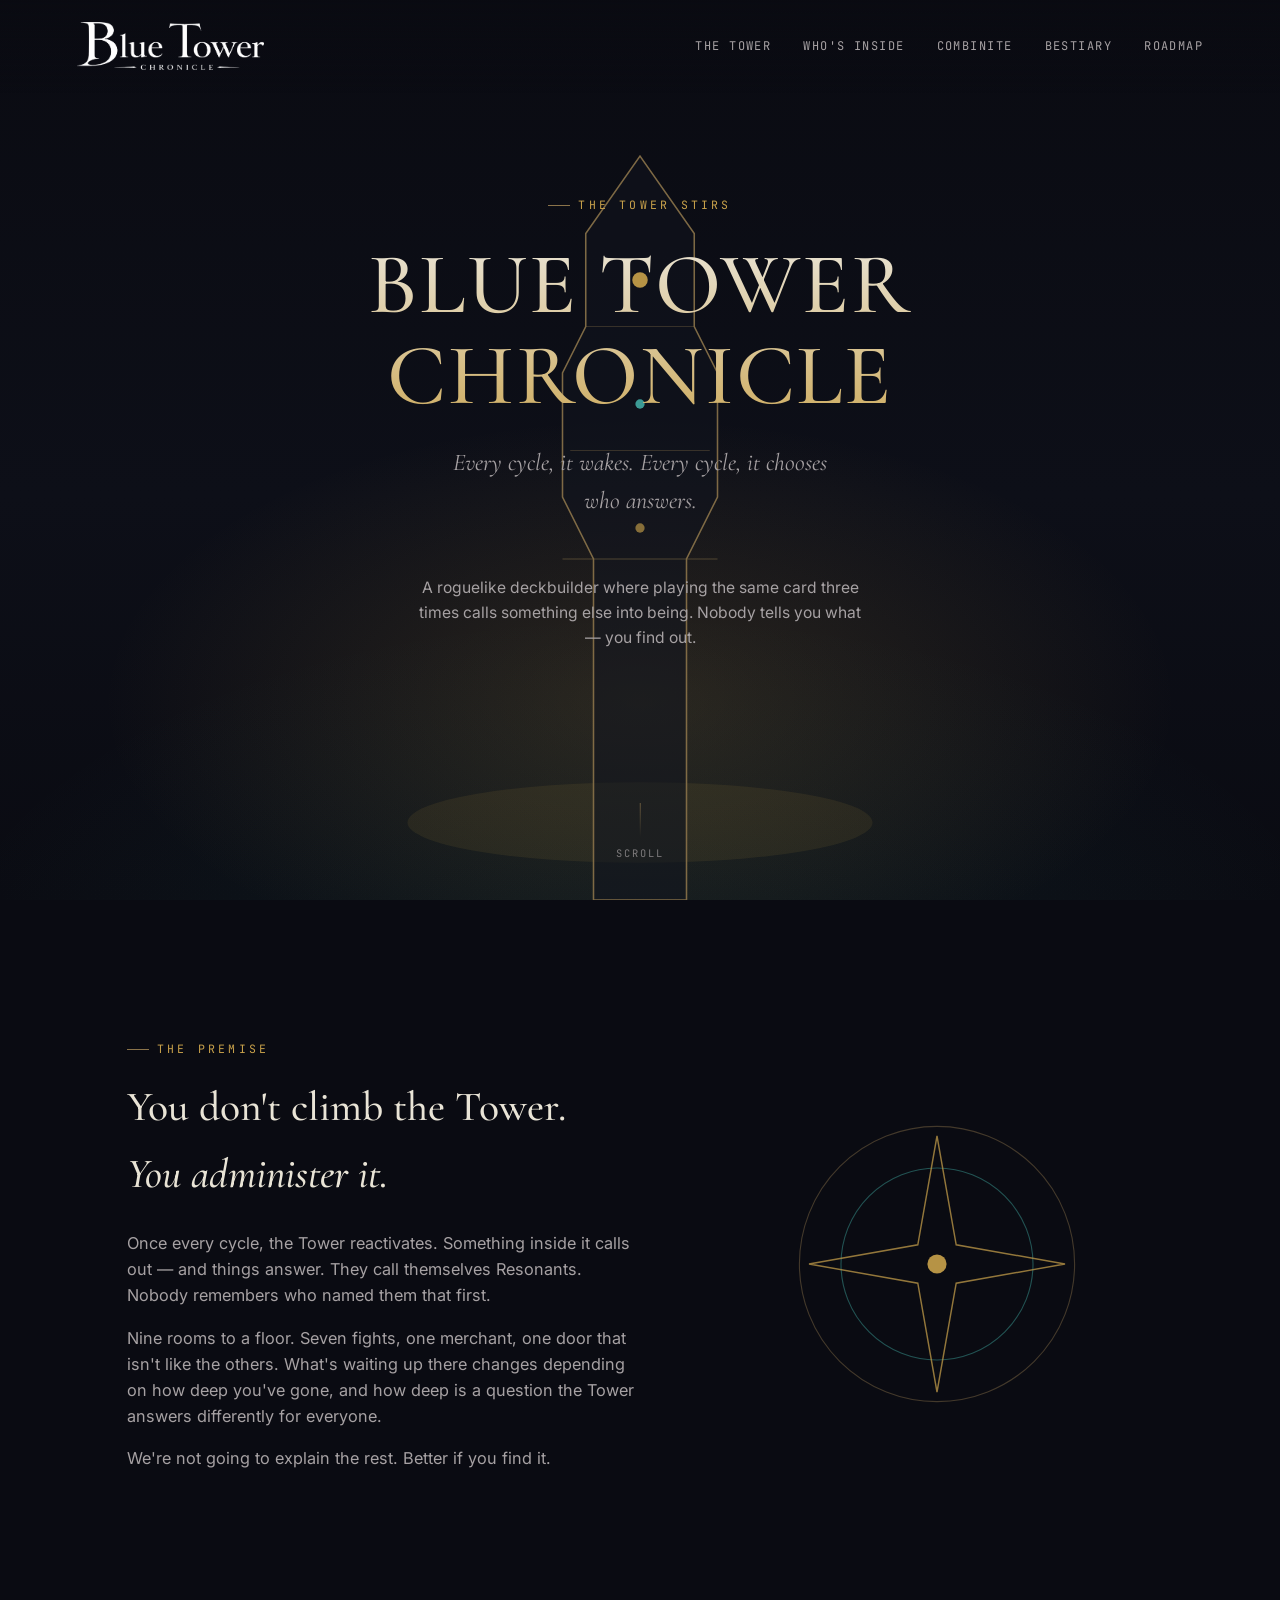
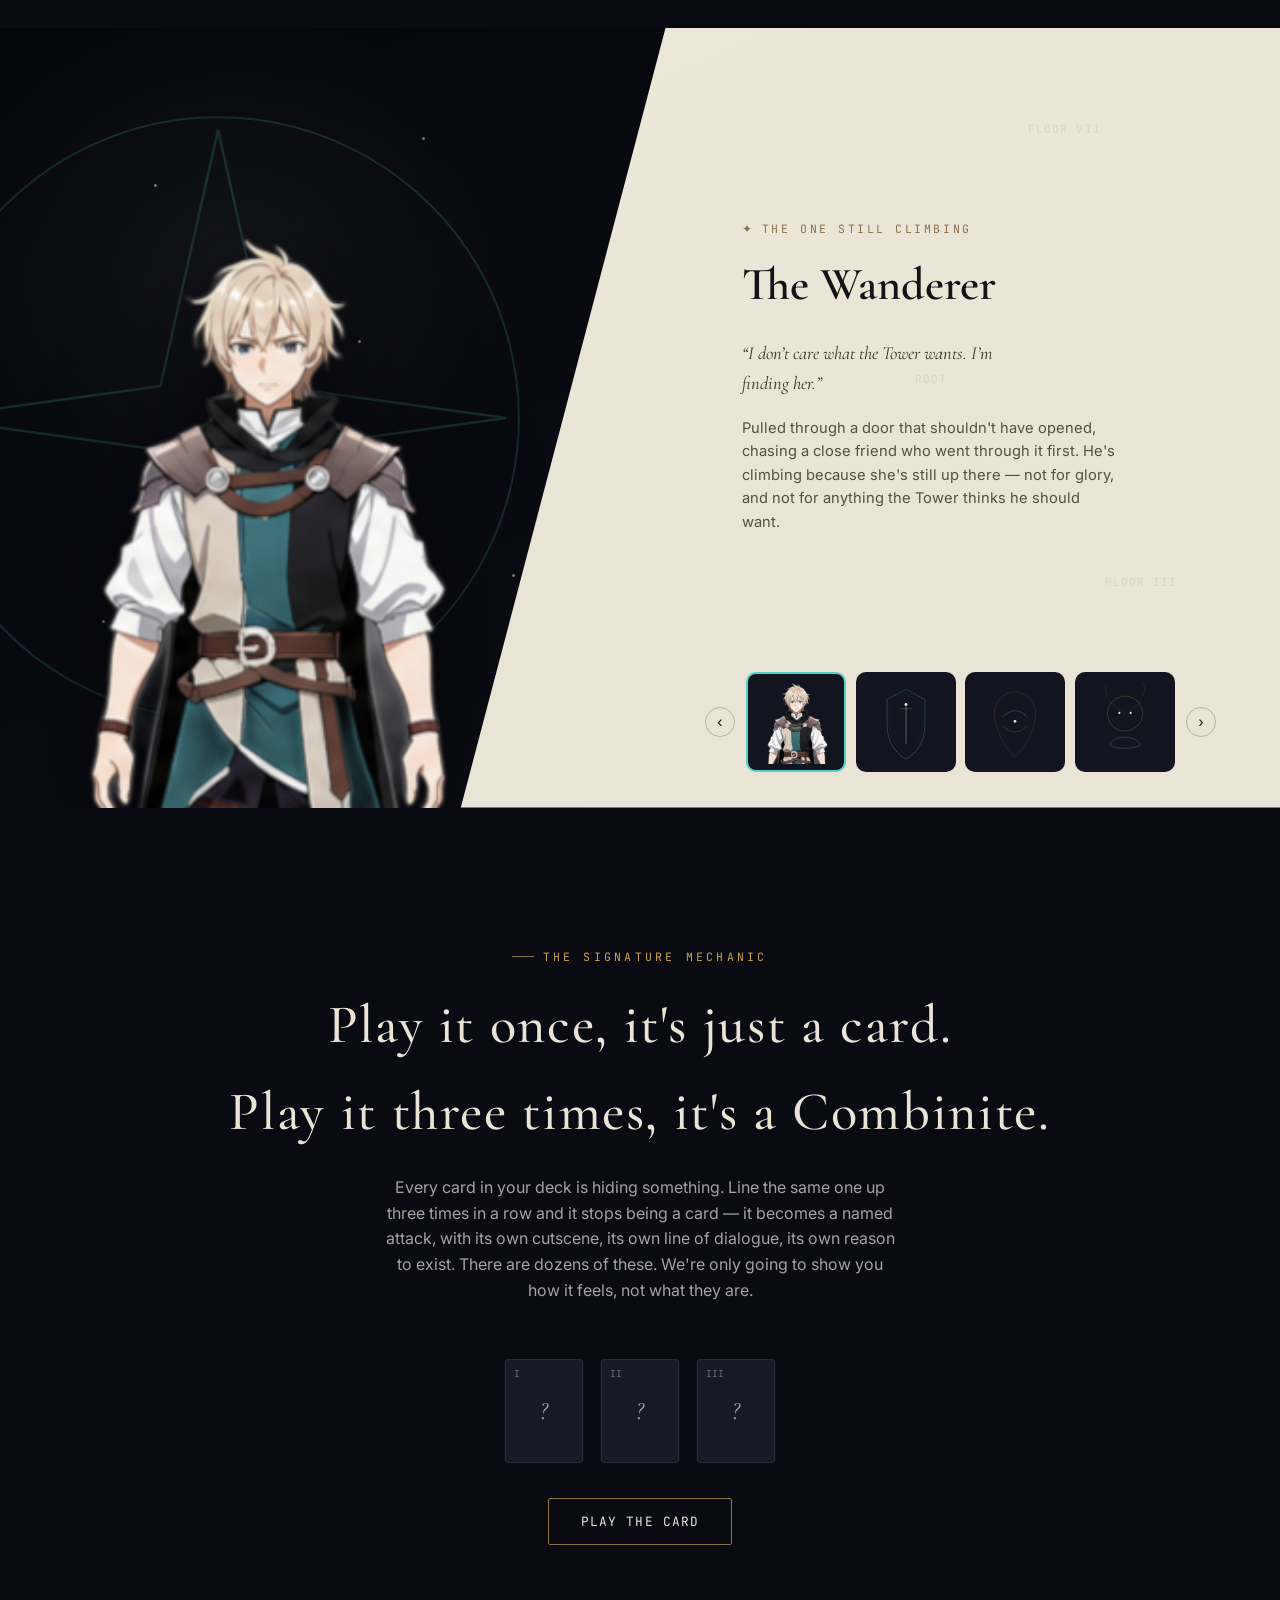
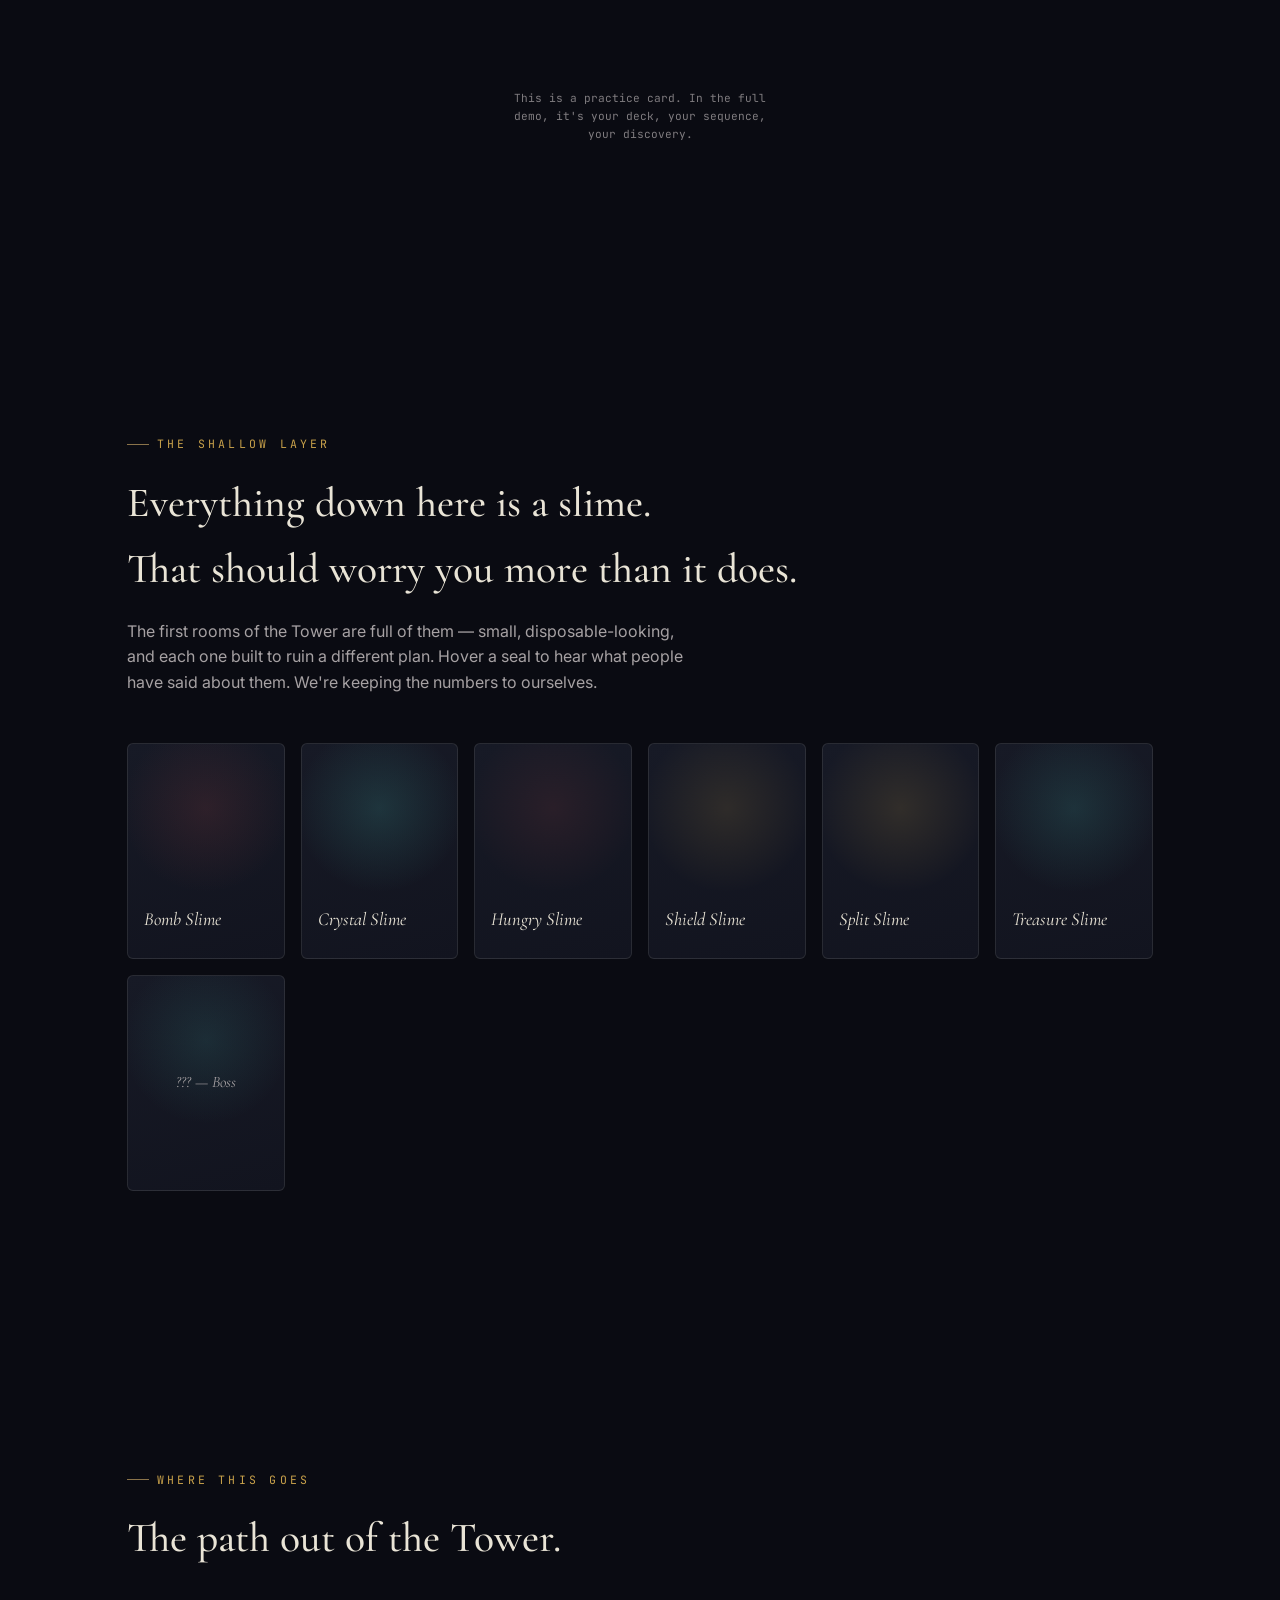
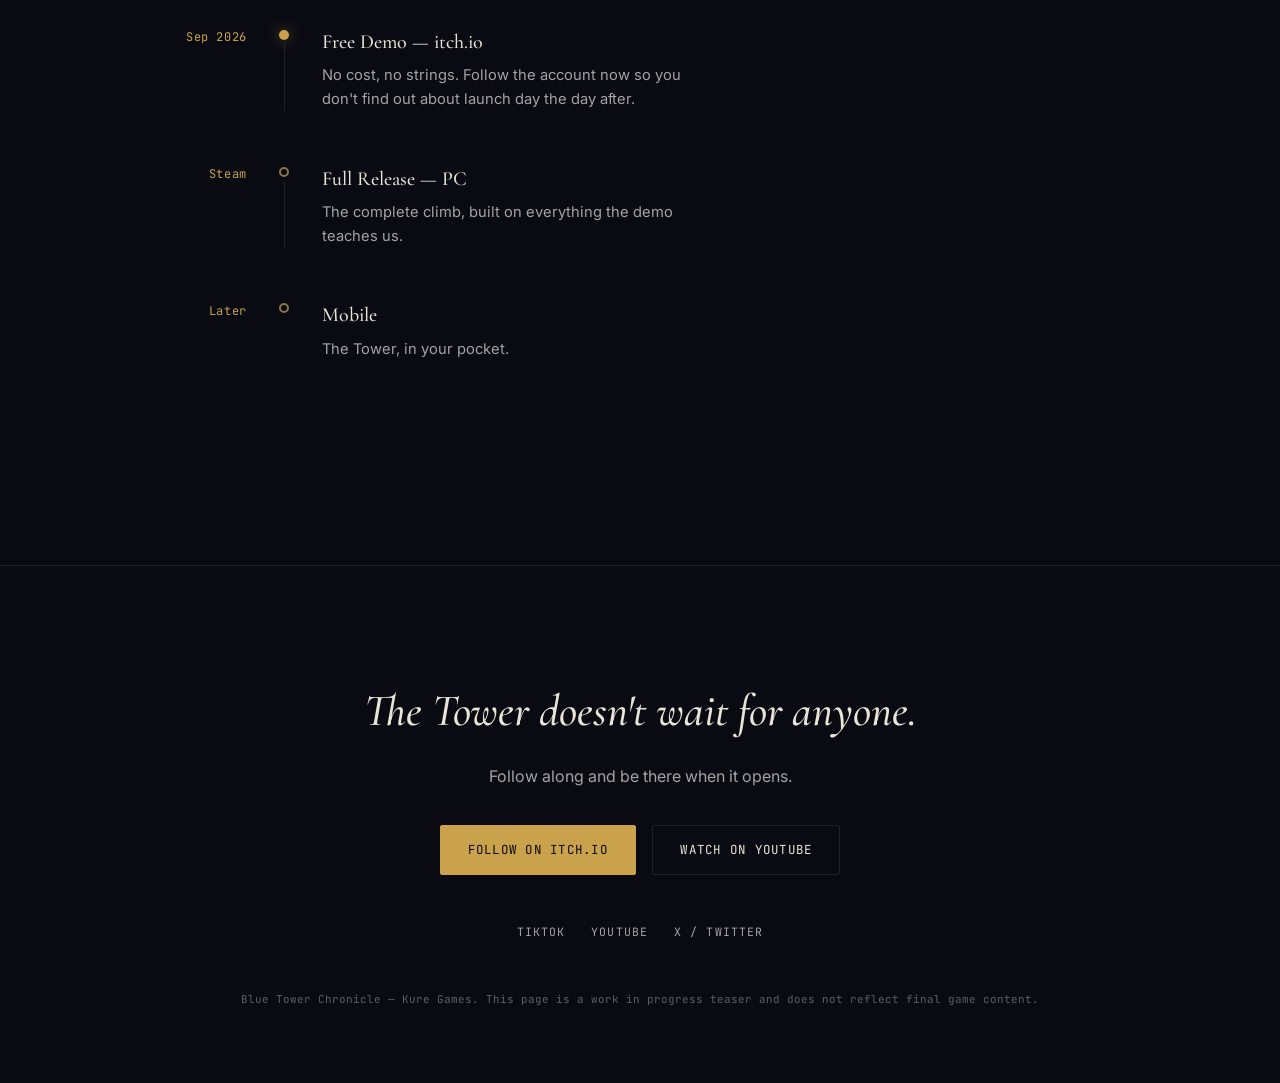
==== commit d9c36af5: "change logo" ====
--- a/index.html
+++ b/index.html
@@ -101,11 +101,12 @@
     pointer-events:none;
   }
   .nav *{ pointer-events:auto; }
-  .nav-mark{ color:var(--bone); font-family:var(--display); font-size:1.05rem; letter-spacing:0.05em; font-style:italic; }
-  .nav-links{ display:flex; gap:2rem; }
-  .nav-links a{ text-decoration:none; color:var(--bone-dim); transition:color .25s; }
-  .nav-links a:hover{ color:var(--gold); }
-  @media (max-width:720px){ .nav-links{ display:none; } }
+.nav-mark{ display:flex; align-items:center; }
+   .nav-mark img{ height:48px; width:auto; }
+   .nav-links{ display:flex; gap:2rem; }
+   .nav-links a{ text-decoration:none; color:var(--bone-dim); transition:color .25s; }
+   .nav-links a:hover{ color:var(--gold); }
+   @media (max-width:720px){ .nav-links{ display:none; } }
 
   /* ---------- HERO ---------- */
   .hero{
@@ -549,7 +550,7 @@
 <body>
 
 <nav class="nav">
-  <span class="nav-mark">Blue Tower Chronicle</span>
+  <a href="#" class="nav-mark"><img src="logo.png" alt="Blue Tower Chronicle Logo"></a>
   <div class="nav-links">
     <a href="#premise">The Tower</a>
     <a href="#characters">Who's Inside</a>
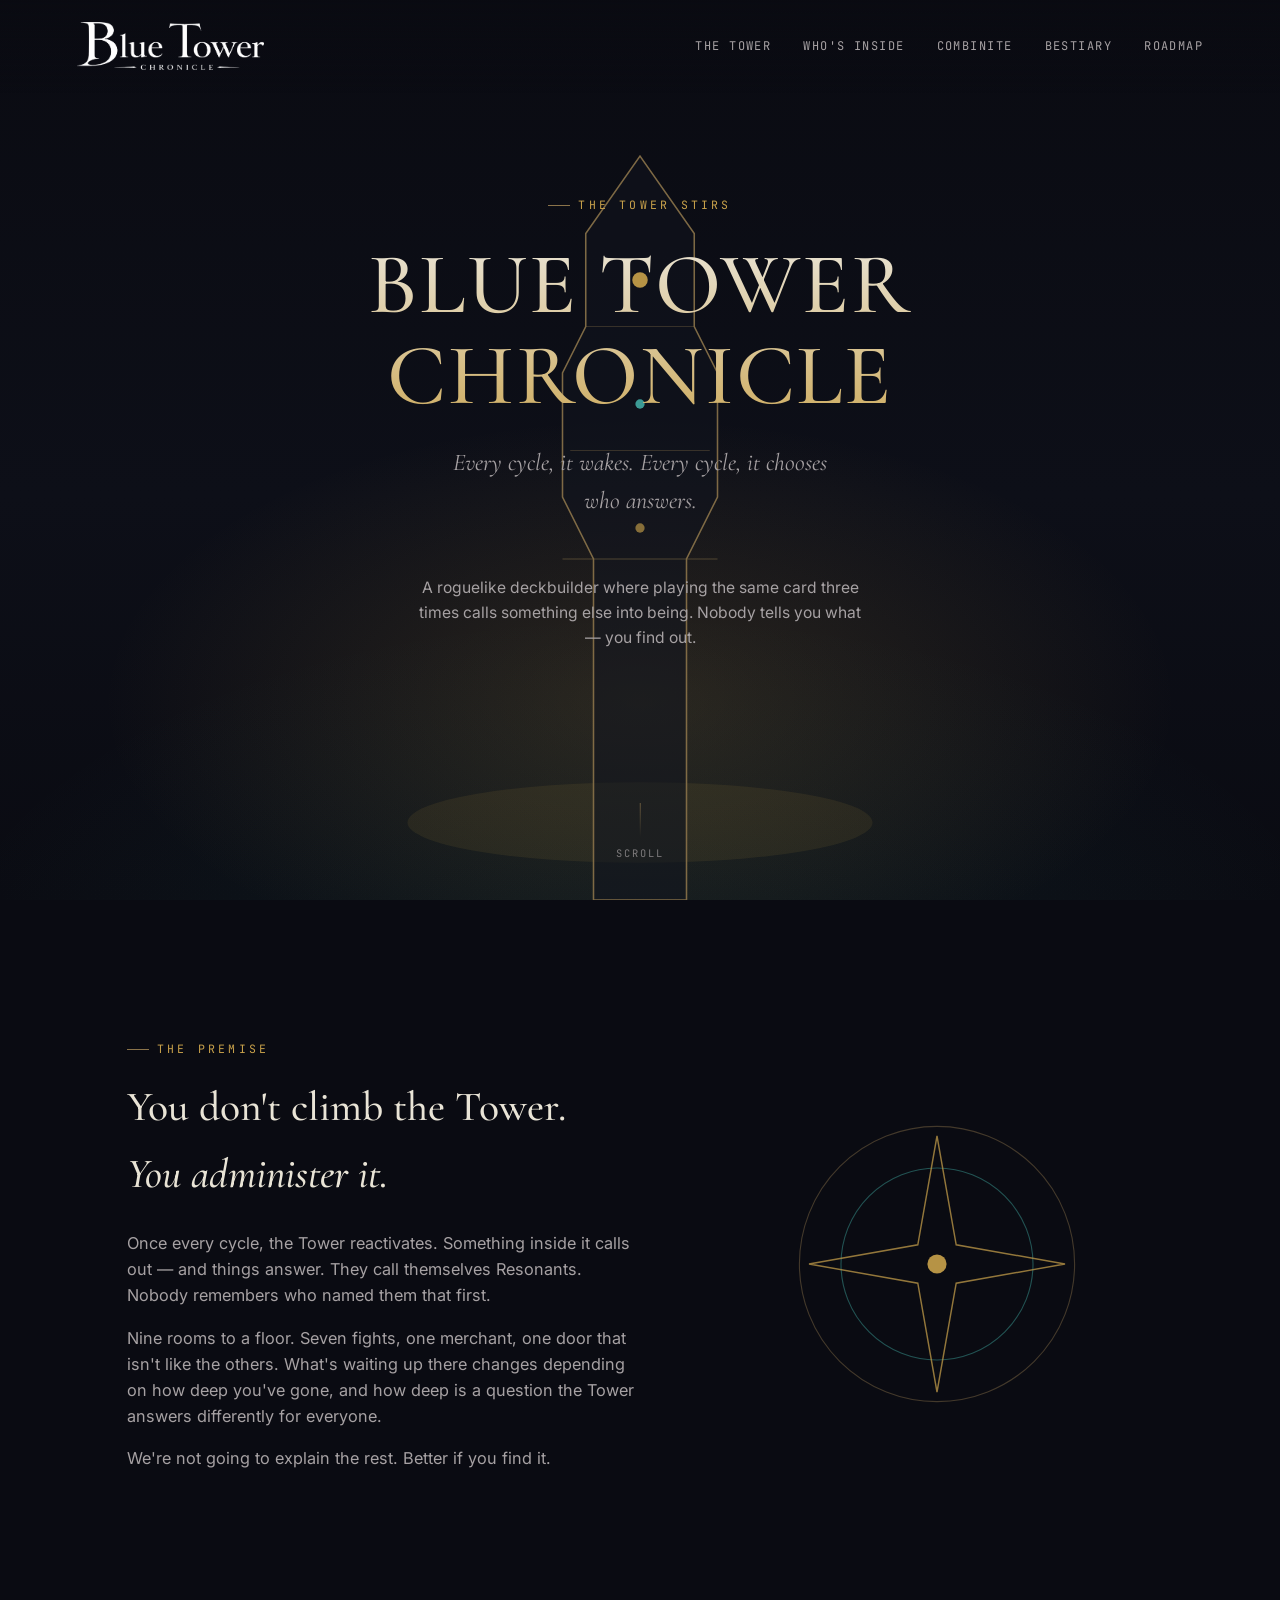
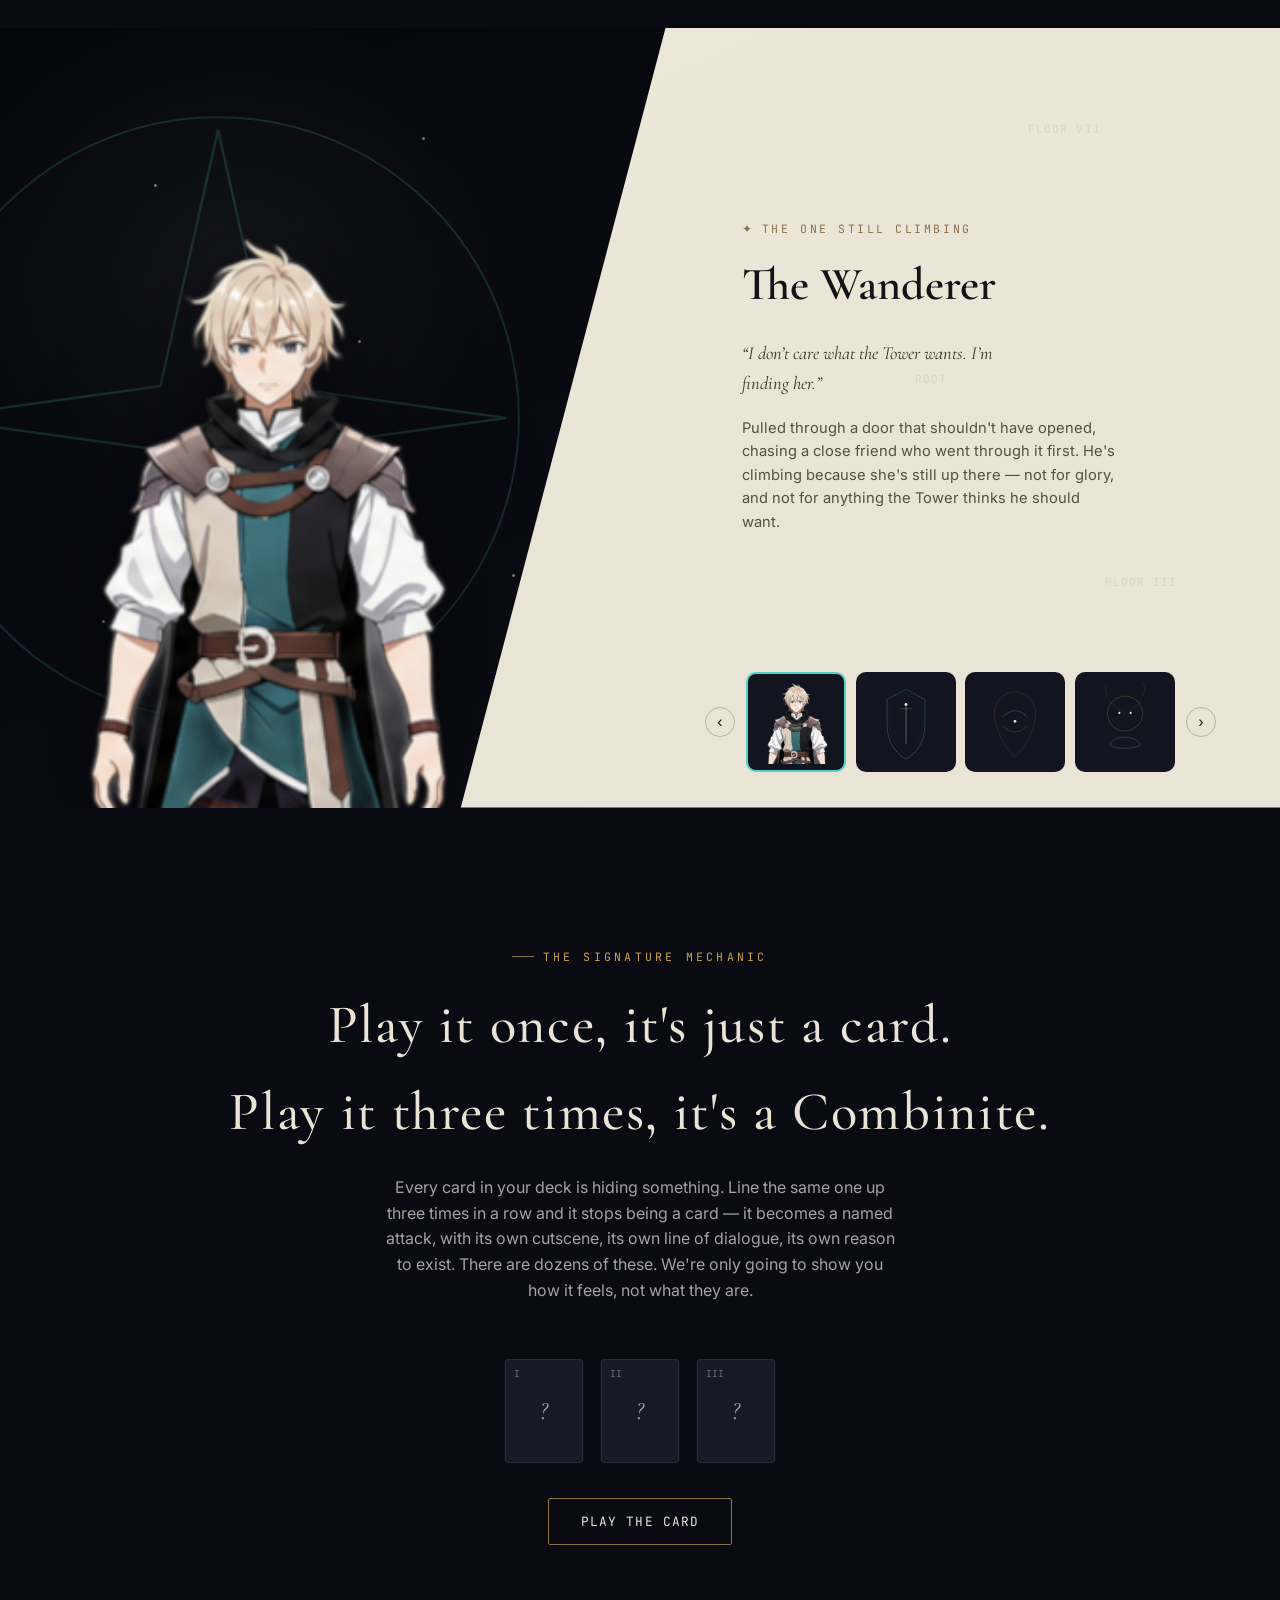
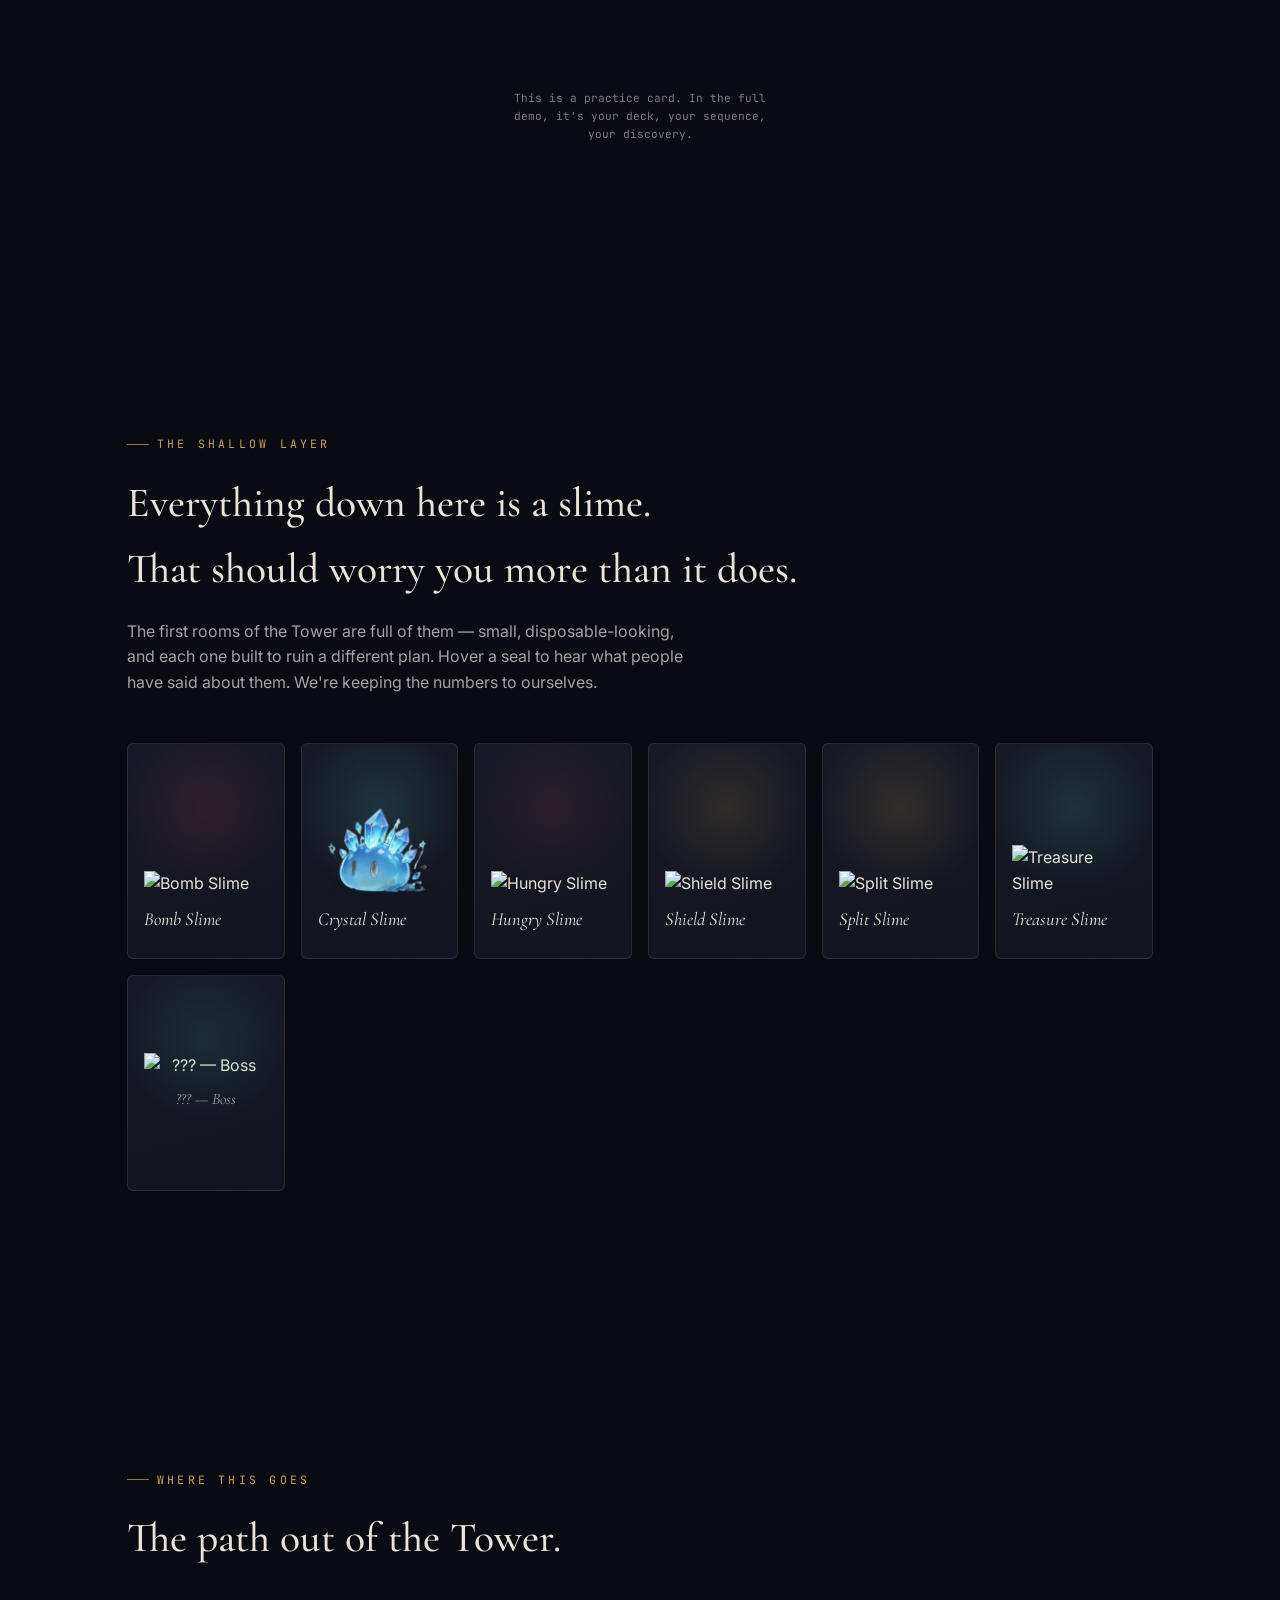
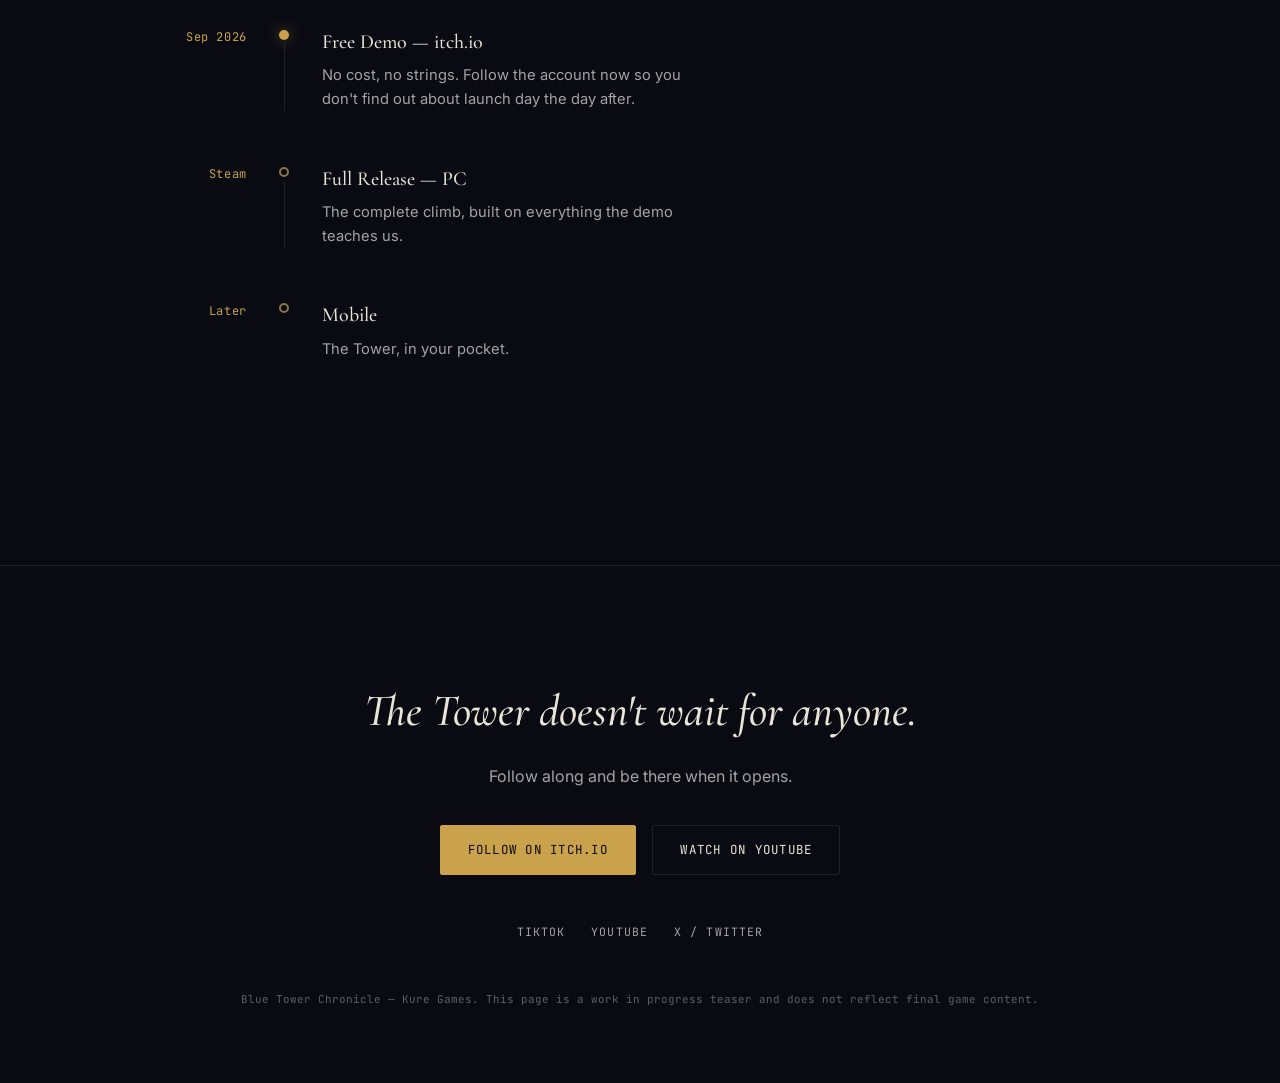
==== commit 1490bf77: "add enemy pic" ====
--- a/index.html
+++ b/index.html
@@ -449,18 +449,24 @@
     grid-template-columns:repeat(auto-fill, minmax(150px,1fr));
     gap:1rem;
   }
-  .card{
-    position:relative;
-    aspect-ratio:3/4.1;
-    border:1px solid var(--line);
-    border-radius:6px;
-    background:linear-gradient(165deg, var(--panel), var(--void-soft));
-    overflow:hidden;
-    padding:1rem;
-    display:flex; flex-direction:column; justify-content:flex-end;
-    cursor:default;
-  }
-  .card::before{
+.card{
+     position:relative;
+     aspect-ratio:3/4.1;
+     border:1px solid var(--line);
+     border-radius:6px;
+     background:linear-gradient(165deg, var(--panel), var(--void-soft));
+     overflow:hidden;
+     padding:1rem;
+     display:flex; flex-direction:column; justify-content:flex-end;
+     cursor:default;
+   }
+   .enemy-img{
+     width:100%;
+     height:auto;
+     object-fit:contain;
+     margin-bottom:0.5rem;
+   }
+   .card::before{
     content:"";
     position:absolute; inset:0;
     background:radial-gradient(120px 120px at 50% 30%, var(--card-glow, rgba(79,209,197,0.16)), transparent 70%);
@@ -676,35 +682,42 @@
   <h2 style="margin-top:1rem;">Everything down here is a slime.<br/>That should worry you more than it does.</h2>
   <p class="lede">The first rooms of the Tower are full of them — small, disposable-looking, and each one built to ruin a different plan. Hover a seal to hear what people have said about them. We're keeping the numbers to ourselves.</p>
 
-  <div class="grid">
-    <div class="card" style="--card-glow: rgba(179,74,74,0.22)" tabindex="0">
-      <div class="name">Bomb Slime</div>
-      <div class="hint">It only wants one thing. It only gets one chance at it.</div>
-    </div>
-    <div class="card" style="--card-glow: rgba(79,209,197,0.22)" tabindex="0">
-      <div class="name">Crystal Slime</div>
-      <div class="hint">Kind to its friends. That's usually the problem.</div>
-    </div>
-    <div class="card" style="--card-glow: rgba(179,74,74,0.18)" tabindex="0">
-      <div class="name">Hungry Slime</div>
-      <div class="hint">It doesn't fight to win. It fights to eat.</div>
-    </div>
-    <div class="card" style="--card-glow: rgba(201,162,75,0.2)" tabindex="0">
-      <div class="name">Shield Slime</div>
-      <div class="hint">Somebody in that formation has to stand in front.</div>
-    </div>
-    <div class="card" style="--card-glow: rgba(201,162,75,0.22)" tabindex="0">
-      <div class="name">Split Slime</div>
-      <div class="hint">Kill it and you'll immediately understand your mistake.</div>
-    </div>
-    <div class="card" style="--card-glow: rgba(79,209,197,0.2)" tabindex="0">
-      <div class="name">Treasure Slime</div>
-      <div class="hint">Blink and it's gone — and it took everything with it.</div>
-    </div>
-    <div class="card locked" tabindex="0">
-      <div class="name">??? — Boss</div>
-    </div>
-  </div>
+<div class="grid">
+     <div class="card" style="--card-glow: rgba(179,74,74,0.22)" tabindex="0">
+       <img src="bomb-slime.png" alt="Bomb Slime" class="enemy-img">
+       <div class="name">Bomb Slime</div>
+       <div class="hint">It only wants one thing. It only gets one chance at it.</div>
+     </div>
+     <div class="card" style="--card-glow: rgba(79,209,197,0.22)" tabindex="0">
+       <img src="crystal-slime.png" alt="Crystal Slime" class="enemy-img">
+       <div class="name">Crystal Slime</div>
+       <div class="hint">Kind to its friends. That's usually the problem.</div>
+     </div>
+     <div class="card" style="--card-glow: rgba(179,74,74,0.18)" tabindex="0">
+       <img src="hungry-slime.png" alt="Hungry Slime" class="enemy-img">
+       <div class="name">Hungry Slime</div>
+       <div class="hint">It doesn't fight to win. It fights to eat.</div>
+     </div>
+     <div class="card" style="--card-glow: rgba(201,162,75,0.2)" tabindex="0">
+       <img src="shield-slime.png" alt="Shield Slime" class="enemy-img">
+       <div class="name">Shield Slime</div>
+       <div class="hint">Somebody in that formation has to stand in front.</div>
+     </div>
+     <div class="card" style="--card-glow: rgba(201,162,75,0.22)" tabindex="0">
+       <img src="split-slime.png" alt="Split Slime" class="enemy-img">
+       <div class="name">Split Slime</div>
+       <div class="hint">Kill it and you'll immediately understand your mistake.</div>
+     </div>
+     <div class="card" style="--card-glow: rgba(79,209,197,0.2)" tabindex="0">
+       <img src="treasure-slime.png" alt="Treasure Slime" class="enemy-img">
+       <div class="name">Treasure Slime</div>
+       <div class="hint">Blink and it's gone — and it took everything with it.</div>
+     </div>
+     <div class="card locked" tabindex="0">
+       <img src="enemy-boss.png" alt="??? — Boss" class="enemy-img">
+       <div class="name">??? — Boss</div>
+     </div>
+   </div>
 </section>
 
 <!-- ================= ROADMAP ================= -->
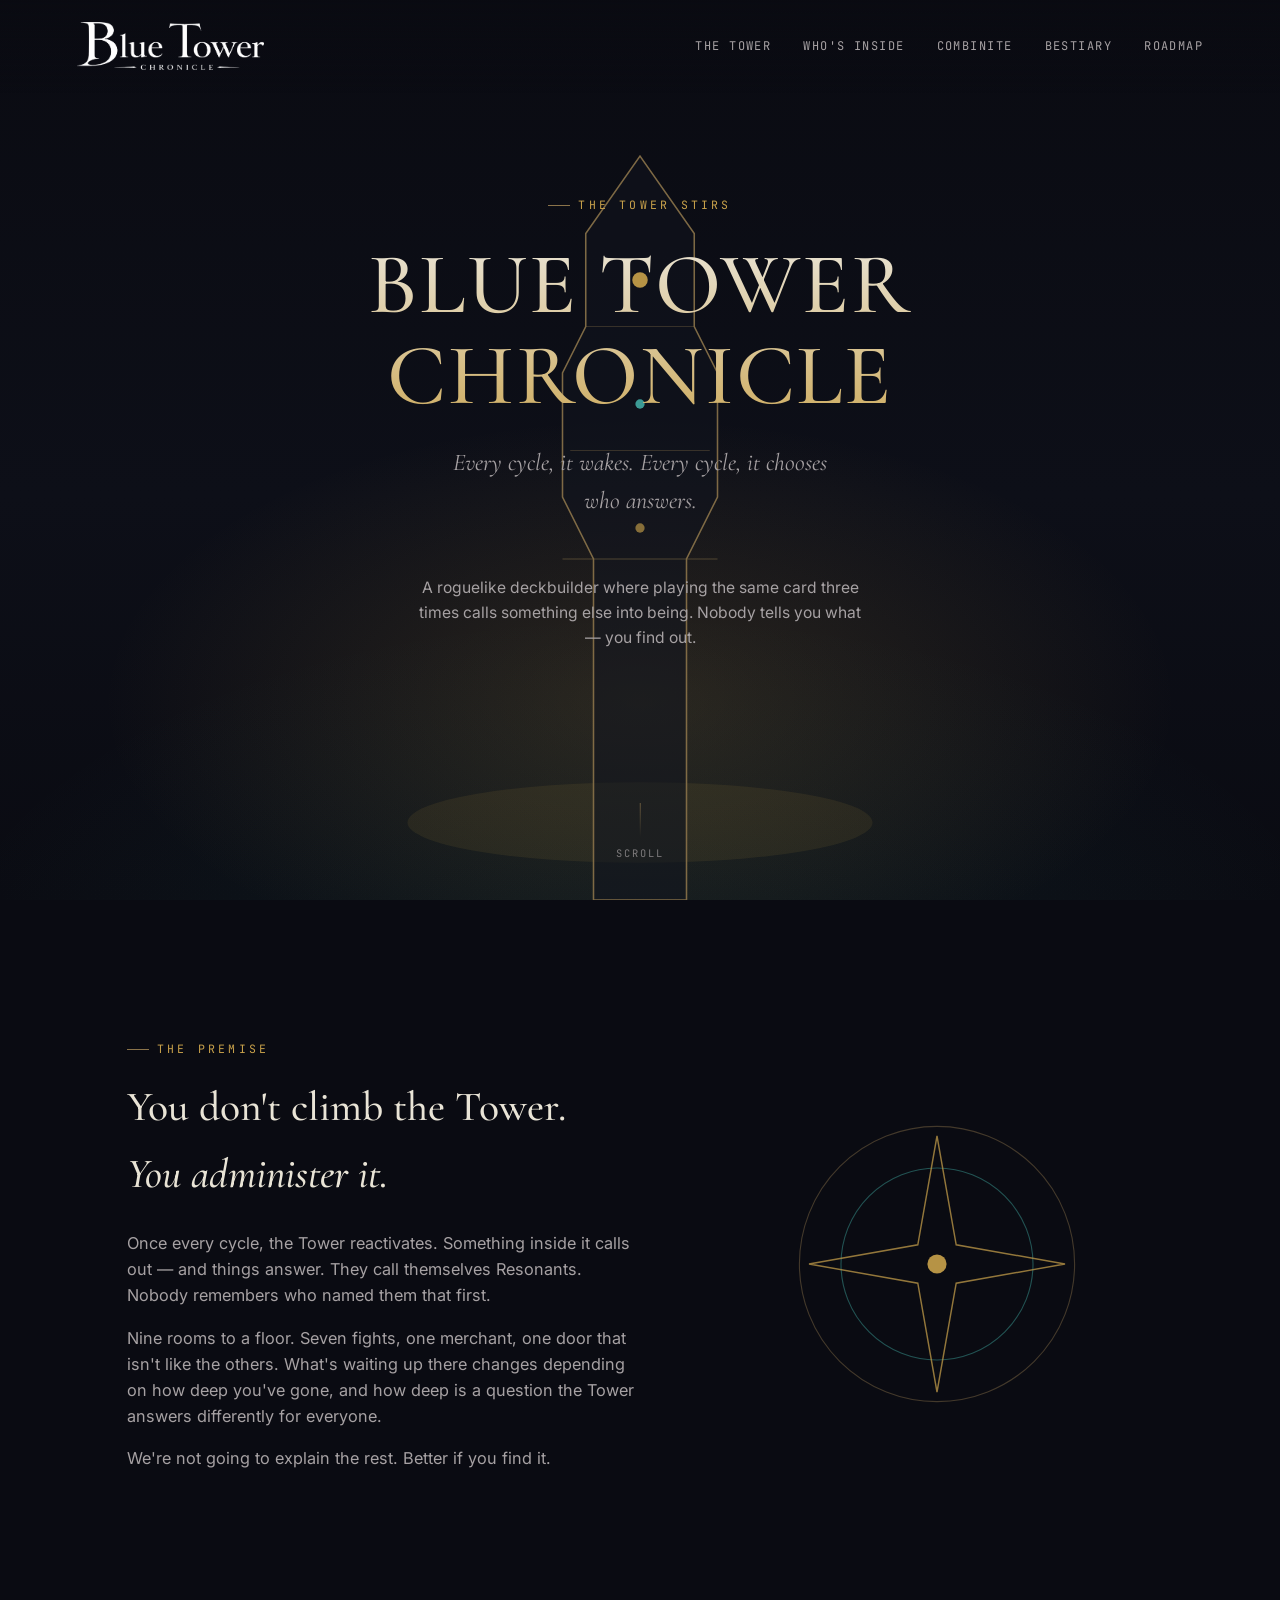
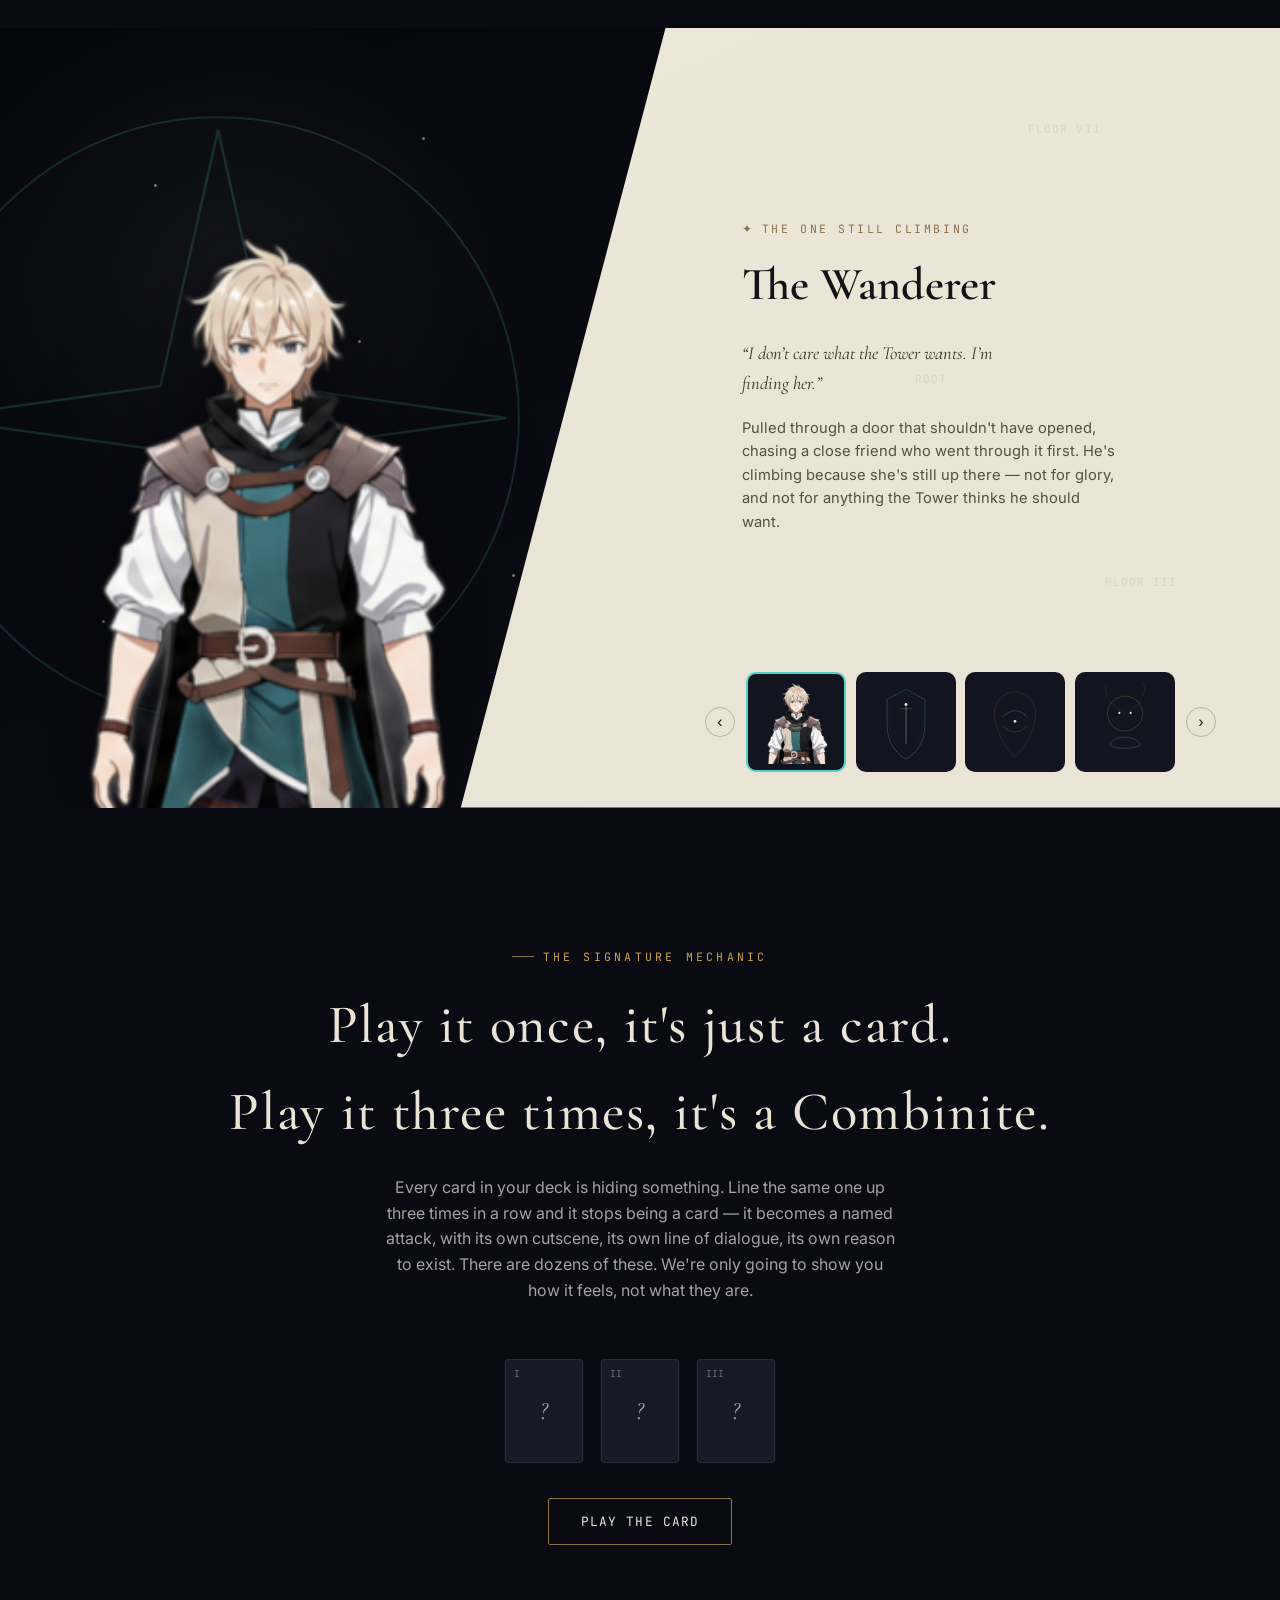
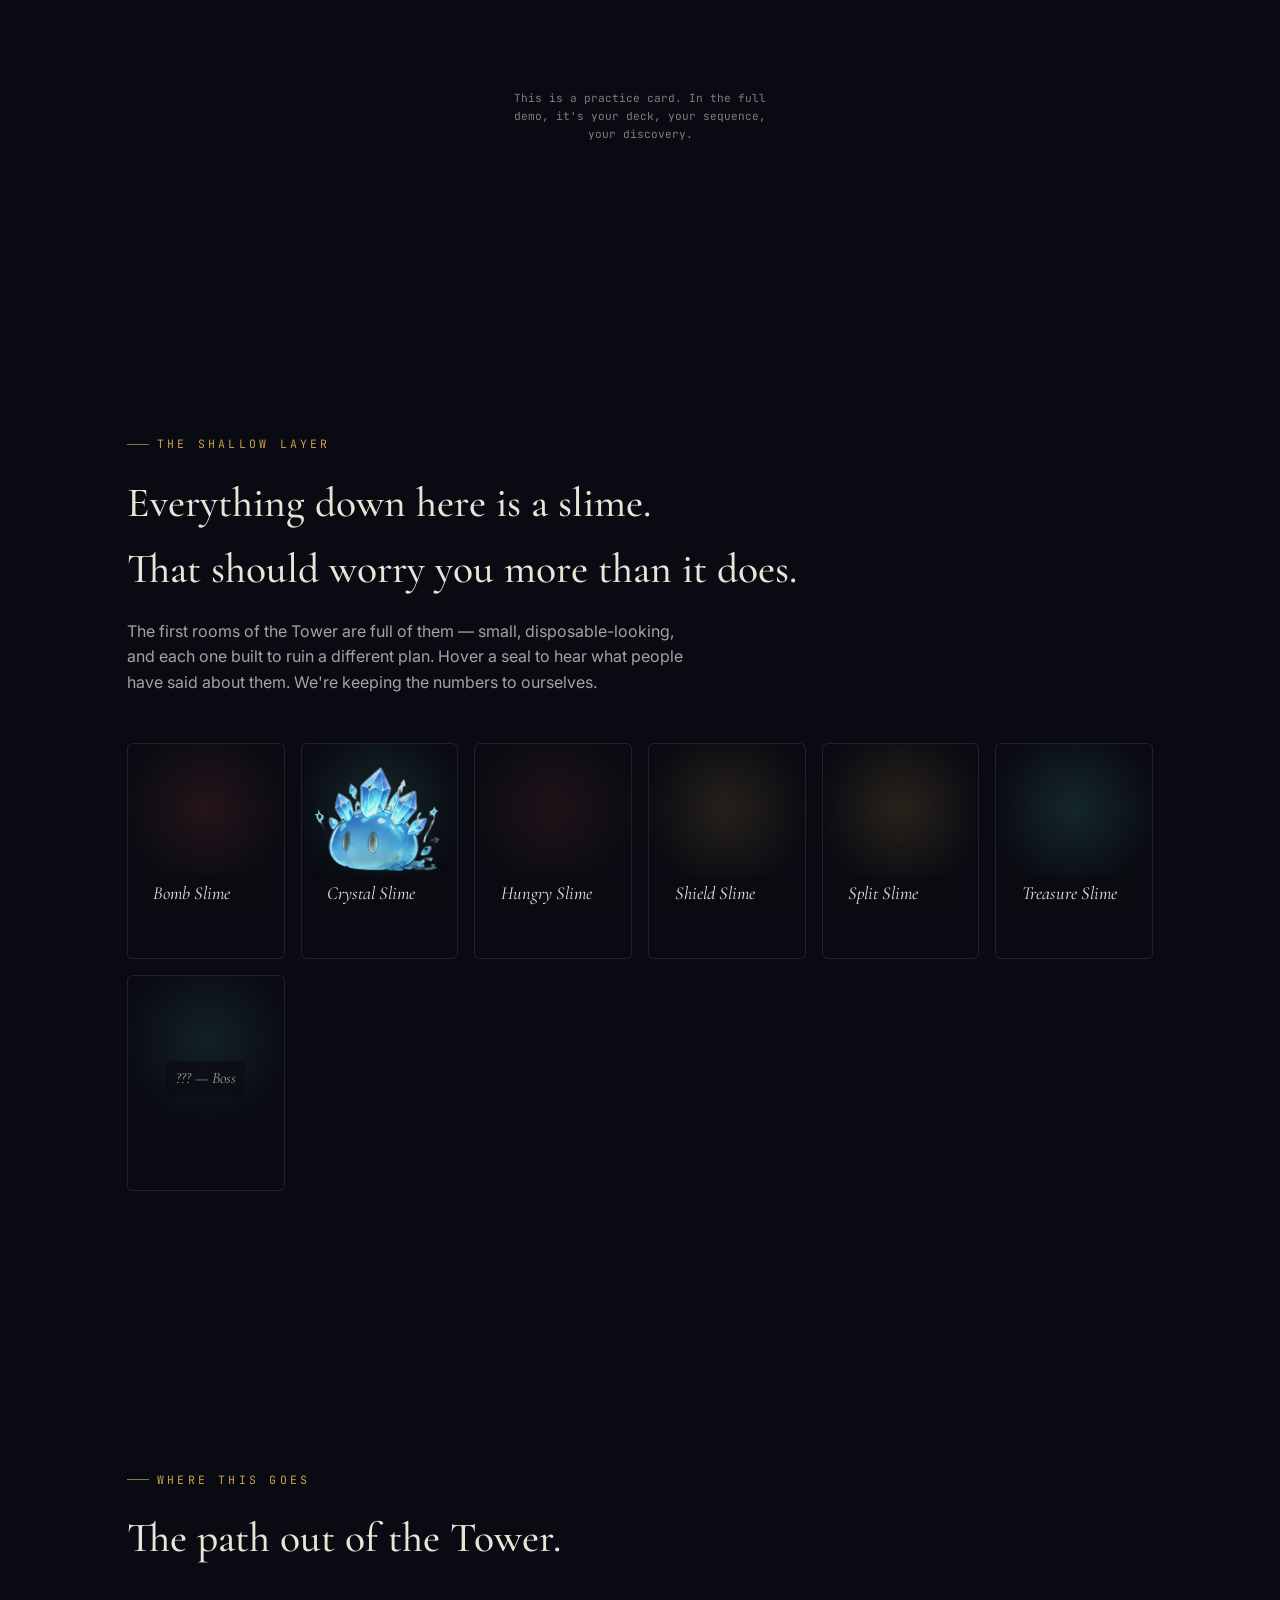
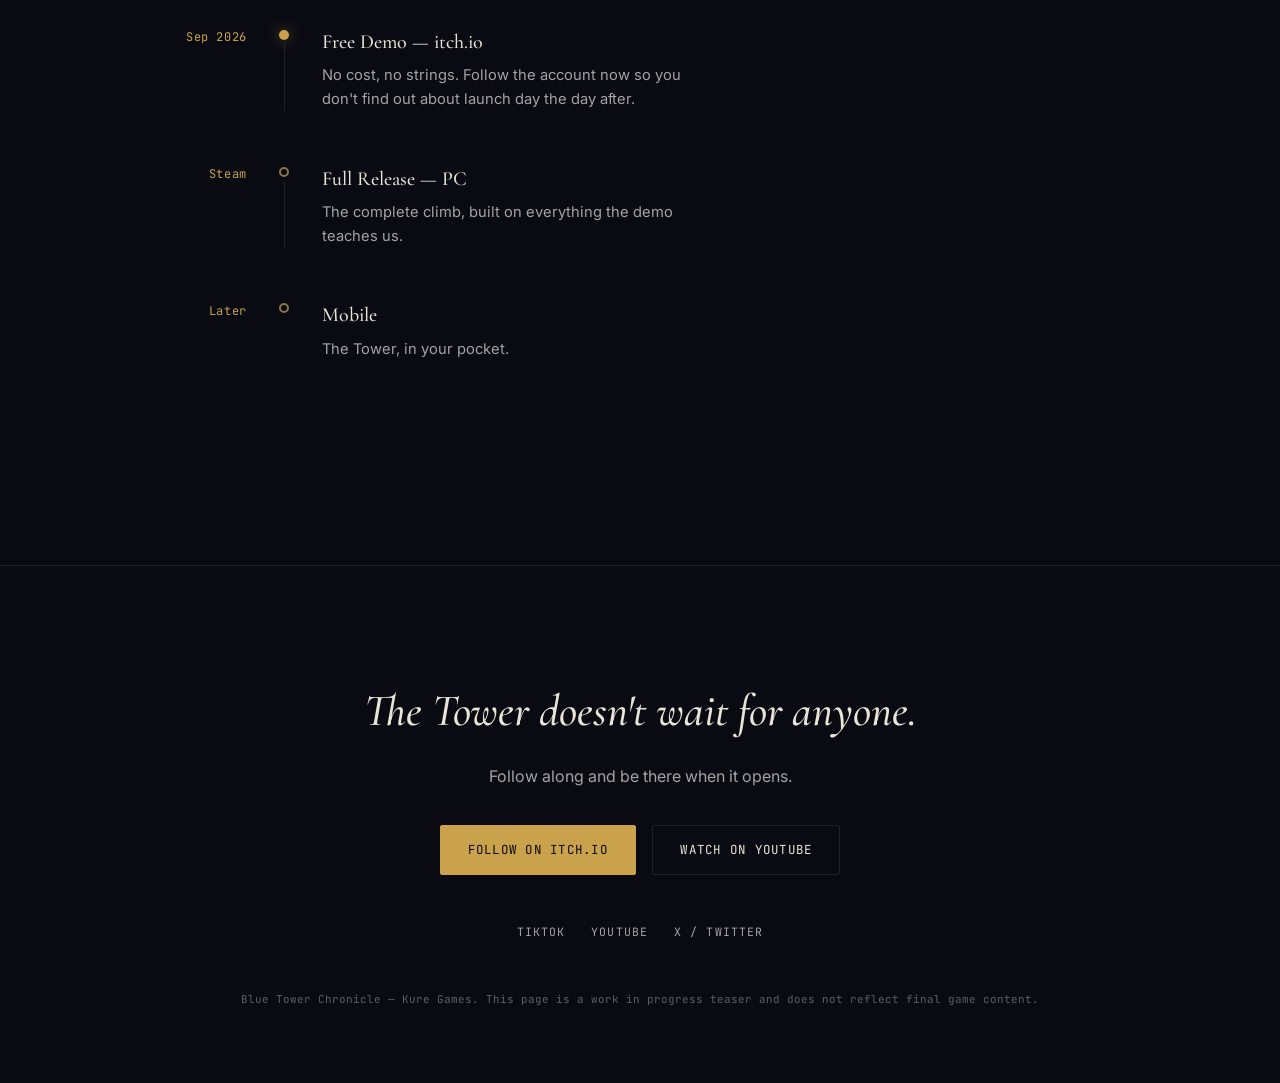
==== commit 3ea5c55e: "update enemy showcase" ====
--- a/index.html
+++ b/index.html
@@ -455,48 +455,48 @@
      border:1px solid var(--line);
      border-radius:6px;
      background:linear-gradient(165deg, var(--panel), var(--void-soft));
+     background-size:contain;
+     background-position:top center;
+     background-repeat:no-repeat;
      overflow:hidden;
      padding:1rem;
      display:flex; flex-direction:column; justify-content:flex-end;
      cursor:default;
    }
-   .enemy-img{
-     width:100%;
-     height:auto;
-     object-fit:contain;
+   .card::before{
+     content:"";
+     position:absolute; inset:0;
+     background:radial-gradient(120px 120px at 50% 30%, var(--card-glow, rgba(79,209,197,0.16)), transparent 70%);
+     opacity:0.7;
+     transition:opacity .4s;
+   }
+   .card:hover::before{ opacity:1; }
+   .card .name{
+     font-family:var(--display); font-style:italic; font-size:1.15rem; color:var(--bone);
+     position:relative; z-index:1;
+     background:rgba(10,11,18,0.6);
+     padding:0.3rem 0.6rem;
+     border-radius:3px;
+     display:inline-block;
      margin-bottom:0.5rem;
    }
-   .card::before{
-    content:"";
-    position:absolute; inset:0;
-    background:radial-gradient(120px 120px at 50% 30%, var(--card-glow, rgba(79,209,197,0.16)), transparent 70%);
-    opacity:0.7;
-    transition:opacity .4s;
-  }
-  .card:hover::before{ opacity:1; }
-  .card .glyph{
-    position:absolute; top:14px; right:14px;
-    width:34px; height:34px;
-    opacity:0.5;
-  }
-  .card .name{
-    font-family:var(--display); font-style:italic; font-size:1.15rem; color:var(--bone);
-    position:relative; z-index:1;
-  }
-  .card .hint{
-    font-size:0.78rem; color:var(--bone-dim);
-    margin-top:0.5rem;
-    opacity:0; max-height:0; overflow:hidden;
-    transition:opacity .35s, max-height .35s, margin .35s;
-    position:relative; z-index:1;
-  }
-  .card:hover .hint, .card:focus-within .hint{
-    opacity:1; max-height:80px; margin-top:0.6rem;
-  }
-  .card.locked{
-    display:flex; align-items:center; justify-content:center; text-align:center;
-  }
-  .card.locked .name{ font-size:1rem; color:var(--bone-dim); }
+   .card .hint{
+     font-size:0.78rem; color:var(--bone-dim);
+     margin-top:0.5rem;
+     opacity:0; max-height:0; overflow:hidden;
+     transition:opacity .35s, max-height .35s, margin .35s;
+     position:relative; z-index:1;
+     background:rgba(10,11,18,0.5);
+     padding:0.4rem 0.6rem;
+     border-radius:3px;
+   }
+   .card:hover .hint, .card:focus-within .hint{
+     opacity:1; max-height:80px; margin-top:0.6rem;
+   }
+   .card.locked{
+     display:flex; align-items:center; justify-content:center; text-align:center;
+   }
+   .card.locked .name{ font-size:1rem; color:var(--bone-dim); }
 
   /* ---------- ROADMAP ---------- */
   .roadmap h2{ font-size:clamp(1.8rem,3.6vw,2.6rem); }
@@ -683,38 +683,31 @@
   <p class="lede">The first rooms of the Tower are full of them — small, disposable-looking, and each one built to ruin a different plan. Hover a seal to hear what people have said about them. We're keeping the numbers to ourselves.</p>
 
 <div class="grid">
-     <div class="card" style="--card-glow: rgba(179,74,74,0.22)" tabindex="0">
-       <img src="bomb-slime.png" alt="Bomb Slime" class="enemy-img">
+     <div class="card" style="--card-glow: rgba(179,74,74,0.22); background-image: url('bomb-slime.png');" tabindex="0">
        <div class="name">Bomb Slime</div>
        <div class="hint">It only wants one thing. It only gets one chance at it.</div>
      </div>
-     <div class="card" style="--card-glow: rgba(79,209,197,0.22)" tabindex="0">
-       <img src="crystal-slime.png" alt="Crystal Slime" class="enemy-img">
+     <div class="card" style="--card-glow: rgba(79,209,197,0.22); background-image: url('crystal-slime.png');" tabindex="0">
        <div class="name">Crystal Slime</div>
        <div class="hint">Kind to its friends. That's usually the problem.</div>
      </div>
-     <div class="card" style="--card-glow: rgba(179,74,74,0.18)" tabindex="0">
-       <img src="hungry-slime.png" alt="Hungry Slime" class="enemy-img">
+     <div class="card" style="--card-glow: rgba(179,74,74,0.18); background-image: url('hungry-slime.png');" tabindex="0">
        <div class="name">Hungry Slime</div>
        <div class="hint">It doesn't fight to win. It fights to eat.</div>
      </div>
-     <div class="card" style="--card-glow: rgba(201,162,75,0.2)" tabindex="0">
-       <img src="shield-slime.png" alt="Shield Slime" class="enemy-img">
+     <div class="card" style="--card-glow: rgba(201,162,75,0.2); background-image: url('shield-slime.png');" tabindex="0">
        <div class="name">Shield Slime</div>
        <div class="hint">Somebody in that formation has to stand in front.</div>
      </div>
-     <div class="card" style="--card-glow: rgba(201,162,75,0.22)" tabindex="0">
-       <img src="split-slime.png" alt="Split Slime" class="enemy-img">
+     <div class="card" style="--card-glow: rgba(201,162,75,0.22); background-image: url('split-slime.png');" tabindex="0">
        <div class="name">Split Slime</div>
        <div class="hint">Kill it and you'll immediately understand your mistake.</div>
      </div>
-     <div class="card" style="--card-glow: rgba(79,209,197,0.2)" tabindex="0">
-       <img src="treasure-slime.png" alt="Treasure Slime" class="enemy-img">
+     <div class="card" style="--card-glow: rgba(79,209,197,0.2); background-image: url('treasure-slime.png');" tabindex="0">
        <div class="name">Treasure Slime</div>
        <div class="hint">Blink and it's gone — and it took everything with it.</div>
      </div>
-     <div class="card locked" tabindex="0">
-       <img src="enemy-boss.png" alt="??? — Boss" class="enemy-img">
+     <div class="card locked" style="background-image: url('enemy-boss.png');" tabindex="0">
        <div class="name">??? — Boss</div>
      </div>
    </div>
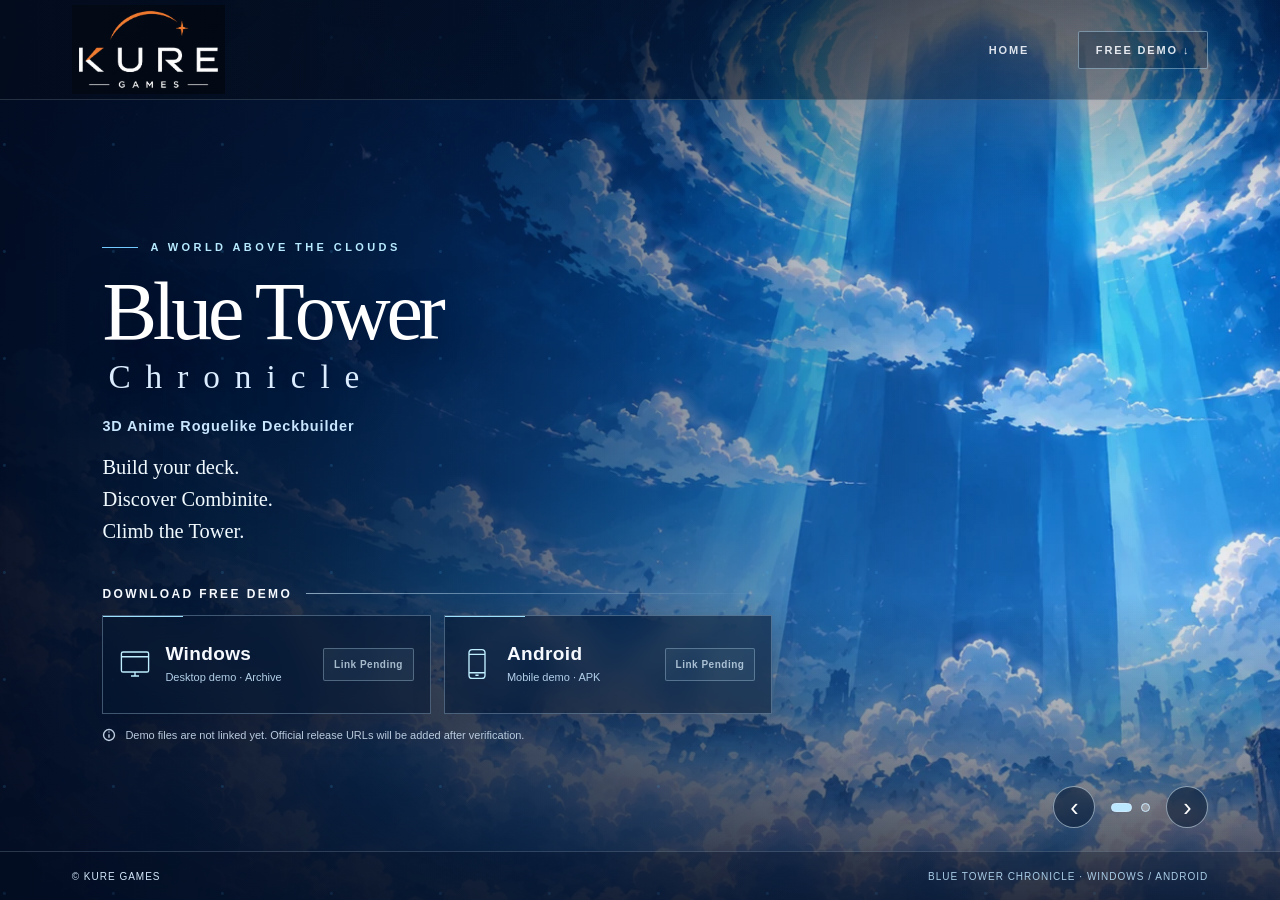
==== commit 46ce8f33: "landing page donwload cuman" ====
--- a/index.html
+++ b/index.html
@@ -1,958 +1,429 @@
-<!DOCTYPE html>
+<!doctype html>
 <html lang="en">
 <head>
-
-<link rel="icon" type="image/png" href="favicon/favicon-96x96.png" sizes="96x96" />
-<link rel="icon" type="image/svg+xml" href="favicon/favicon.svg" />
-<link rel="shortcut icon" href="favicon/favicon.ico" />
-<link rel="apple-touch-icon" sizes="180x180" href="favicon/apple-touch-icon.png" />
-<link rel="manifest" href="favicon/site.webmanifest" />
-
-<meta charset="UTF-8">
-<meta name="viewport" content="width=device-width, initial-scale=1.0">
-<title>Blue Tower Chronicle</title>
-<meta name="description" content="The Tower wakes, and something answers. Blue Tower Chronicle — a roguelike deckbuilder where the same card, played three times, becomes something else.">
-
-<!-- NOTE: social + storefront links below are placeholders (#). Replace with your real
-     itch.io / TikTok / YouTube / X URLs before publishing. -->
-
-<link rel="preconnect" href="https://fonts.googleapis.com">
-<link rel="preconnect" href="https://fonts.gstatic.com" crossorigin>
-<link href="https://fonts.googleapis.com/css2?family=Cormorant+Garamond:ital,wght@0,400;0,500;0,600;1,400&family=Noto+Serif+JP:wght@500;700&family=Inter:wght@400;500;600&family=Noto+Sans+JP:wght@400;500&family=JetBrains+Mono:wght@400;500&display=swap" rel="stylesheet">
-
-<style>
-  :root{
-    --void:       #0a0b12;
-    --void-soft:  #12141f;
-    --panel:      #171a26;
-    --bone:       #e9e4d6;
-    --bone-dim:   #a6a1a3;
-    --gold:       #c9a24b;
-    --gold-dim:   #8a734a;
-    --teal:       #4fd1c5;
-    --crimson:    #b34a4a;
-    --line:       rgba(233,228,214,0.10);
-
-    --display: 'Cormorant Garamond', 'Noto Serif JP', serif;
-    --body: 'Inter', 'Noto Sans JP', sans-serif;
-    --mono: 'JetBrains Mono', monospace;
-  }
-
-  *{ box-sizing:border-box; }
-  html{ scroll-behavior:smooth; }
-  @media (prefers-reduced-motion: reduce){
-    html{ scroll-behavior:auto; }
-    *{ animation-duration:0.001ms !important; animation-iteration-count:1 !important; transition-duration:0.001ms !important; }
-  }
-
-  body{
-    margin:0;
-    background:var(--void);
-    color:var(--bone);
-    font-family:var(--body);
-    line-height:1.6;
-    overflow-x:hidden;
-  }
-
-  a{ color:inherit; }
-  ::selection{ background:var(--gold); color:var(--void); }
-
-  :focus-visible{
-    outline:2px solid var(--teal);
-    outline-offset:3px;
-  }
-
-  .eyebrow{
-    font-family:var(--mono);
-    font-size:0.72rem;
-    letter-spacing:0.28em;
-    text-transform:uppercase;
-    color:var(--gold);
-    display:flex;
-    align-items:center;
-    gap:0.7em;
-  }
-  .eyebrow::before{
-    content:"";
-    width:22px; height:1px;
-    background:var(--gold-dim);
-    display:inline-block;
-  }
-
-  section{
-    position:relative;
-    padding:min(14vw,140px) 6vw;
-    max-width:1180px;
-    margin:0 auto;
-  }
-
-  h1,h2,h3{ font-family:var(--display); font-weight:500; margin:0; }
-
-  /* ---------- NAV ---------- */
-  .nav{
-    position:fixed; top:0; left:0; right:0; z-index:50;
-    display:flex; align-items:center; justify-content:space-between;
-    padding:1.4rem 6vw;
-    background:linear-gradient(to bottom, rgba(10,11,18,0.85), transparent);
-    font-family:var(--mono);
-    font-size:0.75rem;
-    letter-spacing:0.12em;
-    text-transform:uppercase;
-    pointer-events:none;
-  }
-  .nav *{ pointer-events:auto; }
-.nav-mark{ display:flex; align-items:center; }
-   .nav-mark img{ height:48px; width:auto; }
-   .nav-links{ display:flex; gap:2rem; }
-   .nav-links a{ text-decoration:none; color:var(--bone-dim); transition:color .25s; }
-   .nav-links a:hover{ color:var(--gold); }
-   @media (max-width:720px){ .nav-links{ display:none; } }
-
-  /* ---------- HERO ---------- */
-  .hero{
-    min-height:100svh;
-    max-width:none;
-    display:flex; flex-direction:column; align-items:center; justify-content:center;
-    text-align:center;
-    padding:0 6vw;
-    position:relative;
-    isolation:isolate;
-  }
-
-  .hero-bg{
-    position:absolute; inset:0; z-index:-2;
-    background:
-      radial-gradient(60% 45% at 50% 78%, rgba(201,162,75,0.16), transparent 70%),
-      radial-gradient(80% 60% at 50% 110%, rgba(79,209,197,0.08), transparent 70%),
-      linear-gradient(to bottom, #0a0b12 0%, #0d0f18 55%, #0a0b12 100%);
-  }
-  .hero-tower{
-    position:absolute; z-index:-1; bottom:0; left:50%; transform:translateX(-50%);
-    width:min(90vw, 620px);
-    opacity:0.9;
-  }
-  .hero-tower .glow{ animation:pulse 6s ease-in-out infinite; transform-origin:center; }
-  @keyframes pulse{
-    0%,100%{ opacity:0.55; }
-    50%{ opacity:1; }
-  }
-
-  .hero-eyebrow{ margin-bottom:1.6rem; }
-  .hero h1{
-    font-size:clamp(2.6rem, 8vw, 5.4rem);
-    letter-spacing:0.02em;
-    background:linear-gradient(180deg, var(--bone) 0%, var(--gold) 120%);
-    -webkit-background-clip:text; background-clip:text; color:transparent;
-    line-height:1.05;
-  }
-  .hero-tagline{
-    font-family:var(--display); font-style:italic; font-weight:400;
-    font-size:clamp(1.05rem,2.4vw,1.5rem);
-    color:var(--bone-dim);
-    margin-top:1.4rem;
-    max-width:36ch;
-  }
-  .hero-sub{
-    margin-top:1.9rem;
-    font-size:0.98rem;
-    color:var(--bone-dim);
-    max-width:46ch;
-  }
-  .lang-toggle{
-    margin-top:0.6rem;
-    font-family:var(--mono);
-    font-size:0.7rem;
-    letter-spacing:0.15em;
-    background:none;
-    border:1px solid var(--line);
-    color:var(--bone-dim);
-    padding:0.35rem 0.9rem;
-    border-radius:999px;
-    cursor:pointer;
-    transition:border-color .2s, color .2s;
-  }
-  .lang-toggle:hover{ border-color:var(--gold-dim); color:var(--gold); }
-
-  .hero-ctas{
-    margin-top:2.6rem;
-    display:flex; gap:1rem; flex-wrap:wrap; justify-content:center;
-  }
-  .btn{
-    font-family:var(--mono);
-    font-size:0.78rem;
-    letter-spacing:0.1em;
-    text-transform:uppercase;
-    text-decoration:none;
-    padding:0.9rem 1.7rem;
-    border-radius:2px;
-    transition:transform .25s, background .25s, border-color .25s, color .25s;
-    display:inline-block;
-  }
-  .btn-gold{
-    background:var(--gold); color:var(--void);
-    border:1px solid var(--gold);
-  }
-  .btn-gold:hover{ transform:translateY(-2px); background:#dab668; }
-  .btn-ghost{
-    background:transparent; color:var(--bone);
-    border:1px solid var(--line);
-  }
-  .btn-ghost:hover{ border-color:var(--teal); color:var(--teal); transform:translateY(-2px); }
-
-  .scroll-cue{
-    position:absolute; bottom:2.4rem; left:50%; transform:translateX(-50%);
-    font-family:var(--mono); font-size:0.65rem; letter-spacing:0.2em; text-transform:uppercase;
-    color:var(--bone-dim); opacity:0.7;
-    display:flex; flex-direction:column; align-items:center; gap:0.5rem;
-  }
-  .scroll-cue .stem{ width:1px; height:34px; background:linear-gradient(var(--gold-dim), transparent); animation:drop 2.2s ease-in-out infinite; }
-  @keyframes drop{ 0%{ transform:scaleY(0); transform-origin:top;} 50%{ transform:scaleY(1); transform-origin:top;} 51%{transform-origin:bottom;} 100%{ transform:scaleY(0); transform-origin:bottom; } }
-
-  /* ---------- PREMISE ---------- */
-  .premise{
-    display:grid; grid-template-columns:1.1fr 0.9fr; gap:4rem; align-items:center;
-  }
-  @media (max-width:860px){ .premise{ grid-template-columns:1fr; } }
-  .premise h2{ font-size:clamp(1.8rem,3.6vw,2.6rem); margin-bottom:1.4rem; }
-  .premise p{ color:var(--bone-dim); font-size:1.02rem; max-width:52ch; }
-  .premise p + p{ margin-top:1rem; }
-  .premise-mark{ color:var(--bone); font-style:italic; font-family:var(--display); }
-
-  .sigil{
-    width:100%; max-width:320px; margin:0 auto; opacity:0.9;
-  }
-
-  /* ---------- CHARACTERS (full-bleed diagonal showcase) ---------- */
-  section.char-showcase{
-    max-width:none;
-    padding:0;
-    margin:0;
-    position:relative;
-    height:min(94vh, 780px);
-    min-height:560px;
-    overflow:hidden;
-    background:var(--void);
-  }
-
-  .showcase-portrait-pane{
-    position:absolute; inset:0;
-    background:
-      radial-gradient(38% 55% at 18% 30%, rgba(255,255,255,0.05), transparent 60%),
-      linear-gradient(160deg, #05060a 0%, #0a0b12 55%, #0d0f18 100%);
-    overflow:hidden;
-  }
-  .showcase-portrait-pane .spark{
-    position:absolute;
-    width:3px; height:3px;
-    background:var(--bone);
-    border-radius:50%;
-    opacity:0.5;
-    animation:twinkle 3.6s ease-in-out infinite;
-  }
-  @keyframes twinkle{ 0%,100%{ opacity:0.15; } 50%{ opacity:0.85; } }
-
-  .showcase-emblem-bg{
-    position:absolute; left:-8%; top:50%; transform:translateY(-50%);
-    width:70%; max-width:640px;
-    opacity:0.16;
-    transition:opacity .5s ease;
-  }
-
-  .showcase-portrait{
-    position:absolute; left:2%; bottom:0;
-    width:min(52%, 480px);
-    display:flex; align-items:flex-end; justify-content:center;
-    opacity:1; transform:translateY(0) scale(1);
-    transition:opacity .35s ease, transform .35s ease;
-    filter:drop-shadow(0 30px 60px rgba(0,0,0,0.6));
-  }
-  .showcase-portrait.swap{ opacity:0; transform:translateY(18px) scale(0.97); }
-  .showcase-portrait svg, .showcase-portrait img{ width:100%; height:auto; display:block; }
-
-  .showcase-text-pane{
-    position:absolute; inset:0;
-    background:linear-gradient(155deg, #efe9da 0%, var(--bone) 60%);
-    clip-path:polygon(52% 0, 100% 0, 100% 100%, 36% 100%);
-    display:flex; align-items:center;
-    color:#1c1a15;
-  }
-  .showcase-floor-label{
-    position:absolute;
-    font-family:var(--mono); font-size:0.7rem; letter-spacing:0.1em;
-    color:#1c1a15; opacity:0.08;
-  }
-
-  .showcase-text-inner{
-    padding-left:58%;
-    padding-right:6vw;
-  }
-  .showcase-eyebrow{
-    font-family:var(--mono); font-size:0.72rem; letter-spacing:0.22em; text-transform:uppercase;
-    color:var(--gold-dim);
-    display:flex; align-items:center; gap:0.6em;
-  }
-  .showcase-name{
-    font-family:var(--display); font-weight:600; font-style:normal;
-    font-size:clamp(2rem, 3.6vw, 3.2rem);
-    color:#141216;
-    margin-top:0.6rem;
-    transition:opacity .3s ease, transform .3s ease;
-  }
-  .showcase-quote{
-    font-family:var(--display); font-style:italic; font-size:1.15rem;
-    color:#3a352c;
-    margin-top:1.1rem;
-    max-width:36ch;
-    transition:opacity .3s ease, transform .3s ease;
-  }
-  .showcase-lore{
-    font-size:0.92rem; color:#55503f;
-    margin-top:1.1rem;
-    max-width:42ch;
-    transition:opacity .3s ease, transform .3s ease;
-  }
-  .showcase-text-inner.swap .showcase-name,
-  .showcase-text-inner.swap .showcase-quote,
-  .showcase-text-inner.swap .showcase-lore{ opacity:0; transform:translateY(6px); }
-
-  .showcase-share{
-    margin-top:1.6rem;
-    display:inline-flex; align-items:center; gap:0.6em;
-    font-family:var(--mono); font-size:0.72rem; letter-spacing:0.06em; text-transform:uppercase;
-    background:#1c1a15; color:var(--bone);
-    border:none; padding:0.8rem 1.4rem; border-radius:3px; cursor:pointer;
-    transition:background .2s, transform .2s;
-  }
-  .showcase-share:hover{ background:#000; transform:translateY(-1px); }
-
-  .showcase-thumbs{
-    position:absolute; right:5vw; bottom:2.2rem;
-    display:flex; align-items:center; gap:0.7rem;
-    z-index:2;
-  }
-  .thumb-arrow{
-    width:30px; height:30px; border-radius:50%;
-    border:1px solid rgba(28,26,21,0.25);
-    background:transparent; color:#1c1a15;
-    cursor:pointer; font-size:1rem; line-height:1;
-    display:flex; align-items:center; justify-content:center;
-    transition:background .2s, color .2s;
-    flex-shrink:0;
-  }
-  .thumb-arrow:hover{ background:#1c1a15; color:var(--bone); }
-
-  .thumb{
-    /*
-    width:52px; height:52px; border-radius:10px;
-    */
-    width:100px; height:100px; border-radius:10px;
-    border:2px solid transparent;
-    background:var(--void-soft);
-    padding:6px;
-    cursor:pointer;
-    display:flex; align-items:center; justify-content:center;
-    transition:border-color .25s, transform .2s;
-    flex-shrink:0;
-  }
-  .thumb svg, .thumb img{ width:100%; height:100%; object-fit:cover; display:block; }
-  .thumb:hover{ transform:translateY(-2px); }
-  .thumb.active{ border-color:var(--thumb-accent, var(--gold)); }
-
-  @media (max-width:760px){
-    section.char-showcase{
-      height:auto; min-height:0;
-      display:flex; flex-direction:column;
-    }
-    .showcase-portrait-pane{ position:relative; height:52vh; min-height:320px; }
-    .showcase-text-pane{
-      position:relative; clip-path:none; height:auto;
-      padding:2.4rem 6vw 6.5rem;
-    }
-    .showcase-text-inner{ padding-left:0; padding-right:0; max-width:none; }
-    .showcase-thumbs{ position:relative; right:auto; bottom:auto; margin-top:1.8rem; justify-content:center; }
-  }
-
-  /* ---------- COMBINITE ---------- */
-  .combinite{
-    text-align:center;
-  }
-  .combinite h2{
-    font-size:clamp(2.2rem,5vw,3.4rem);
-    letter-spacing:0.03em;
-  }
-  .combinite .lede{
-    color:var(--bone-dim); max-width:52ch; margin:1.2rem auto 0;
-  }
-
-  .combo-stage{
-    margin:3.5rem auto 0;
-    display:flex; flex-direction:column; align-items:center; gap:2.2rem;
-  }
-  .combo-slots{
-    display:flex; gap:1.1rem;
-  }
-  .slot{
-    width:78px; height:104px;
-    border:1px solid var(--line);
-    border-radius:4px;
-    background:var(--panel);
-    display:flex; align-items:center; justify-content:center;
-    position:relative;
-    transition:border-color .3s, box-shadow .3s, background .3s;
-  }
-  .slot .mark{
-    font-family:var(--display); font-style:italic; color:var(--bone-dim); font-size:1.6rem;
-    transition:color .3s;
-  }
-  .slot.filled{
-    border-color:var(--gold);
-    box-shadow:0 0 22px rgba(201,162,75,0.25);
-    background:linear-gradient(160deg, rgba(201,162,75,0.14), var(--panel));
-  }
-  .slot.filled .mark{ color:var(--gold); }
-  .slot-index{
-    position:absolute; top:6px; left:8px;
-    font-family:var(--mono); font-size:0.6rem; color:var(--bone-dim); opacity:0.6;
-  }
-
-  .combo-btn{
-    font-family:var(--mono); font-size:0.8rem; letter-spacing:0.08em; text-transform:uppercase;
-    background:transparent; color:var(--bone);
-    border:1px solid var(--gold-dim);
-    padding:0.85rem 2rem; border-radius:2px; cursor:pointer;
-    transition:border-color .2s, color .2s, transform .2s;
-  }
-  .combo-btn:hover{ border-color:var(--gold); color:var(--gold); transform:translateY(-2px); }
-  .combo-btn:disabled{ opacity:0.4; cursor:default; transform:none; }
-
-  .combo-result{
-    min-height:64px;
-    display:flex; align-items:center; justify-content:center;
-    font-family:var(--display); font-style:italic;
-    font-size:1.6rem; letter-spacing:0.04em;
-    color:var(--teal);
-    opacity:0; transform:translateY(6px) scale(0.96);
-    transition:opacity .45s ease, transform .45s ease;
-  }
-  .combo-result.show{ opacity:1; transform:translateY(0) scale(1); }
-  .combo-footnote{
-    font-family:var(--mono); font-size:0.7rem; color:var(--bone-dim); opacity:0.75; max-width:38ch;
-  }
-
-  /* ---------- BESTIARY ---------- */
-  .bestiary h2{ font-size:clamp(1.8rem,3.6vw,2.6rem); }
-  .bestiary .lede{ color:var(--bone-dim); max-width:56ch; margin-top:1rem; }
-
-  .grid{
-    margin-top:3rem;
-    display:grid;
-    grid-template-columns:repeat(auto-fill, minmax(150px,1fr));
-    gap:1rem;
-  }
-.card{
-     position:relative;
-     aspect-ratio:3/4.1;
-     border:1px solid var(--line);
-     border-radius:6px;
-     background:linear-gradient(165deg, var(--panel), var(--void-soft));
-     background-size:contain;
-     background-position:top center;
-     background-repeat:no-repeat;
-     overflow:hidden;
-     padding:1rem;
-     display:flex; flex-direction:column; justify-content:flex-end;
-     cursor:default;
-   }
-   .card::before{
-     content:"";
-     position:absolute; inset:0;
-     background:radial-gradient(120px 120px at 50% 30%, var(--card-glow, rgba(79,209,197,0.16)), transparent 70%);
-     opacity:0.7;
-     transition:opacity .4s;
-   }
-   .card:hover::before{ opacity:1; }
-   .card .name{
-     font-family:var(--display); font-style:italic; font-size:1.15rem; color:var(--bone);
-     position:relative; z-index:1;
-     background:rgba(10,11,18,0.6);
-     padding:0.3rem 0.6rem;
-     border-radius:3px;
-     display:inline-block;
-     margin-bottom:0.5rem;
-   }
-   .card .hint{
-     font-size:0.78rem; color:var(--bone-dim);
-     margin-top:0.5rem;
-     opacity:0; max-height:0; overflow:hidden;
-     transition:opacity .35s, max-height .35s, margin .35s;
-     position:relative; z-index:1;
-     background:rgba(10,11,18,0.5);
-     padding:0.4rem 0.6rem;
-     border-radius:3px;
-   }
-   .card:hover .hint, .card:focus-within .hint{
-     opacity:1; max-height:80px; margin-top:0.6rem;
-   }
-   .card.locked{
-     display:flex; align-items:center; justify-content:center; text-align:center;
-   }
-   .card.locked .name{ font-size:1rem; color:var(--bone-dim); }
-
-  /* ---------- ROADMAP ---------- */
-  .roadmap h2{ font-size:clamp(1.8rem,3.6vw,2.6rem); }
-  .timeline{
-    margin-top:3.4rem;
-    display:flex; flex-direction:column;
-  }
-  .stop{
-    display:grid; grid-template-columns:120px 24px 1fr;
-    column-gap:1.6rem;
-    position:relative;
-    padding-bottom:3.2rem;
-  }
-  .stop:last-child{ padding-bottom:0; }
-  .stop .when{
-    font-family:var(--mono); font-size:0.75rem; color:var(--gold); letter-spacing:0.05em;
-    padding-top:0.15rem; text-align:right;
-  }
-  .stop .rail{ display:flex; flex-direction:column; align-items:center; }
-  .stop .dot{
-    width:10px; height:10px; border-radius:50%;
-    background:var(--void); border:2px solid var(--gold-dim);
-    margin-top:4px;
-  }
-  .stop.active .dot{ background:var(--gold); border-color:var(--gold); box-shadow:0 0 14px rgba(201,162,75,0.5); }
-  .stop .stem{ flex:1; width:1px; background:var(--line); margin-top:4px; }
-  .stop:last-child .stem{ display:none; }
-  .stop h3{ font-size:1.25rem; margin-bottom:0.4rem; }
-  .stop p{ color:var(--bone-dim); font-size:0.92rem; max-width:44ch; margin:0; }
-  @media (max-width:600px){
-    .stop{ grid-template-columns:70px 20px 1fr; }
-    .stop .when{ font-size:0.65rem; }
-  }
-
-  /* ---------- FOOTER ---------- */
-  footer{
-    text-align:center;
-    padding:min(12vw,110px) 6vw 4rem;
-    border-top:1px solid var(--line);
-    margin-top:4rem;
-  }
-  footer h2{
-    font-size:clamp(1.8rem,4.4vw,2.8rem);
-    font-style:italic;
-  }
-  footer .lede{ color:var(--bone-dim); margin-top:1rem; max-width:44ch; margin-inline:auto; }
-  .foot-ctas{ margin-top:2.2rem; display:flex; gap:1rem; justify-content:center; flex-wrap:wrap; }
-  .socials{
-    margin-top:3rem; display:flex; gap:1.6rem; justify-content:center;
-    font-family:var(--mono); font-size:0.72rem; letter-spacing:0.1em; text-transform:uppercase;
-  }
-  .socials a{ color:var(--bone-dim); text-decoration:none; border-bottom:1px solid transparent; transition:color .2s, border-color .2s; }
-  .socials a:hover{ color:var(--teal); border-color:var(--teal); }
-  .fine{ margin-top:3rem; font-family:var(--mono); font-size:0.68rem; color:var(--bone-dim); opacity:0.55; }
-</style>
+  <meta charset="utf-8">
+  <meta name="viewport" content="width=device-width, initial-scale=1">
+  <meta name="theme-color" content="#071426">
+  <meta name="description" content="Blue Tower Chronicle is a 3D Anime Roguelike Deckbuilder by Kure Games. Find information about the Windows and Android demo.">
+  <title>Blue Tower Chronicle — Kure Games | Demo</title>
+  <style>
+    :root {
+      color-scheme: dark;
+      --deep: #071426;
+      --light: #f6faff;
+      --muted: #b9d3e9;
+      --blue: #80ceff;
+      --glass: rgba(4, 22, 48, 0.57);
+      --stroke: rgba(191, 225, 251, 0.32);
+    }
+
+    *, *::before, *::after { box-sizing: border-box; }
+    html { scroll-behavior: smooth; }
+    body { margin: 0; background: var(--deep); color: var(--light); font-family: 'Segoe UI', Arial, sans-serif; }
+    button, a { -webkit-tap-highlight-color: transparent; }
+    a { color: inherit; }
+    a:focus-visible, button:focus-visible { outline: 3px solid #dff4ff; outline-offset: 5px; }
+    .screen {
+      position: relative;
+      isolation: isolate;
+      min-height: 100vh;
+      min-height: 100svh;
+      display: flex;
+      flex-direction: column;
+      overflow: clip;
+      background: var(--deep);
+    }
+    .scene, .scene-shade { position: absolute; inset: 0; pointer-events: none; }
+    .scene { overflow: hidden; transform: none; }
+    .scene-slide {
+      position: absolute; inset: 0; opacity: 0;
+      background-position: center center;
+      background-size: cover;
+      background-repeat: no-repeat;
+      transition: opacity 950ms ease-in-out;
+      will-change: opacity;
+    }
+    .scene-slide.is-active { opacity: 1; }
+    .carousel-controls { position: absolute; right: clamp(24px, 5.6vw, 110px); bottom: 72px; z-index: 4; display: flex; gap: 9px; align-items: center; }
+    .carousel-controls[hidden] { display: none; }
+    .carousel-arrow { width: 42px; height: 42px; border: 1px solid rgba(225,244,255,.55); background: rgba(3,20,47,.55); color:#fff; border-radius: 50%; cursor:pointer; font-size:25px; backdrop-filter: blur(8px); }
+    .carousel-arrow:hover { background: rgba(40,96,142,.85); }
+    .carousel-dots { display: flex; gap: 9px; margin: 0 7px; align-items: center; }
+    .carousel-dot { appearance: none; width: 9px; height:9px; padding:0; border:1px solid #cceaff; background: rgba(255,255,255,.3); border-radius:50%; cursor:pointer; }
+    .carousel-dot[aria-current="true"] { width: 21px; border-radius:10px; background:#bce8ff; }
+    @media (prefers-reduced-motion: reduce) { .scene-slide { transition: none; } }
+
+    .scene { z-index: -3; }
+    .scene-shade {
+      z-index: -2;
+      background:
+        linear-gradient(90deg, rgba(2, 11, 32, .96) 0%, rgba(3, 18, 43, .85) 23%, rgba(3, 22, 52, .57) 45%, rgba(5, 23, 51, .08) 78%),
+        linear-gradient(0deg, rgba(2, 11, 30, .76) 0%, transparent 34%),
+        linear-gradient(180deg, rgba(3, 11, 27, .48) 0%, transparent 25%);
+    }
+    .noise { position: absolute; z-index: -1; inset: 0; pointer-events:none; opacity: .15; background: radial-gradient(circle at 4% 35%, #4cbaff 0 1px, transparent 2px) 0 0/109px 107px; }
+
+    .site-header {
+      width: 100%;
+      min-height: 86px;
+      padding: 18px clamp(26px, 5.6vw, 110px);
+      border-bottom: 1px solid rgba(212, 240, 255, .16);
+      background: linear-gradient(90deg, rgba(4, 13, 29, .76), rgba(4, 13, 29, .23));
+      display: flex;
+      align-items: center;
+      justify-content: space-between;
+      gap: 20px;
+      position: relative;
+      z-index: 3;
+    }
+    .brand {
+      text-decoration: none;
+      display: inline-flex;
+      align-items: center;
+      gap: 12px;
+      flex-shrink: 0;
+    }
+    .brand-icon {
+      width: 32px;
+      height: 38px;
+      stroke: #9ce2ff;
+      stroke-width: 1.5;
+      fill: none;
+      filter: drop-shadow(0 0 9px rgba(41, 172, 255, .35));
+    }
+    .brand-text { display: flex; flex-direction: column; gap: 2px; }
+    .brand-text strong { font-size: 19px; font-weight: 800; letter-spacing: .20em; line-height: 1.1; }
+    .brand-text small { font-size: 9px; letter-spacing: .37em; color: #a7cce9; }
+    .top-nav { display: flex; align-items: center; gap: clamp(16px, 3.8vw, 52px); }
+    .nav-link {
+      font-size: 11px;
+      text-decoration: none;
+      font-weight: 800;
+      letter-spacing: .17em;
+      text-transform: uppercase;
+      opacity: .88;
+      transition: opacity .2s, color .2s;
+    }
+    .nav-link:hover { color: #a4e4ff; opacity: 1; }
+    .nav-accent {
+      border: 1px solid rgba(193, 231, 255, .5);
+      padding: 12px 17px;
+      border-radius: 2px;
+      background: rgba(2, 25, 54, .36);
+    }
+    .hero {
+      width: 100%;
+      flex: 1;
+      display: flex;
+      align-items: center;
+      padding: clamp(58px, 8.5vh, 124px) clamp(26px, 8vw, 150px) 100px;
+      position: relative;
+    }
+    .hero-content { width: min(790px, 58vw); position: relative; }
+    .eyebrow {
+      display: inline-flex;
+      gap: 12px;
+      align-items: center;
+      margin: 0 0 23px;
+      color: #b7eaff;
+      font-weight: 800;
+      letter-spacing: .31em;
+      font-size: 11px;
+    }
+    .eyebrow::before { content: ''; width: 36px; height: 1px; background: #73caff; }
+    h1 { margin: 0; font-weight: 400; line-height: .88; text-shadow: 0 10px 38px rgba(0, 9, 35, .5); }
+    .title-primary {
+      display: block;
+      font-size: clamp(53px, 6.4vw, 107px);
+      font-family: Georgia, 'Times New Roman', serif;
+      letter-spacing: -.052em;
+      white-space: nowrap;
+      color: #fff;
+    }
+    .title-secondary {
+      display: block;
+      margin: 14px 0 0 6px;
+      font-family: Georgia, 'Times New Roman', serif;
+      letter-spacing: .45em;
+      font-size: clamp(23px, 2.6vw, 43px);
+      color: #dbedff;
+    }
+    .genre { margin: 27px 0 18px; color: #c9e6ff; font-size: clamp(13px, 1.13vw, 18px); font-weight: 600; letter-spacing: .06em; }
+    .description { margin: 0; font-size: clamp(16px, 1.6vw, 23px); line-height: 1.55; max-width: 550px; color: #f1faff; font-family: Georgia, 'Times New Roman', serif; }
+    .download-group { margin-top: 39px; max-width: 670px; }
+    .download-heading { display: flex; gap: 14px; align-items: center; margin: 0 0 14px; text-transform: uppercase; font-size: 12px; font-weight: 850; letter-spacing: .2em; }
+    .download-heading::after { content: ''; height: 1px; flex: 1; background: linear-gradient(90deg, rgba(207, 237, 255, .62), transparent); }
+    .platforms { display: grid; grid-template-columns: repeat(2, minmax(0,1fr)); gap: 13px; }
+    .platform {
+      min-width: 0;
+      min-height: 99px;
+      display: flex;
+      align-items: center;
+      gap: 14px;
+      padding: 19px 16px;
+      background: var(--glass);
+      border: 1px solid var(--stroke);
+      position: relative;
+      overflow: hidden;
+      box-shadow: 0 12px 30px rgba(0, 8, 24, .18);
+      backdrop-filter: blur(12px);
+      -webkit-backdrop-filter: blur(12px);
+    }
+    .platform::after { content:''; position:absolute; height:2px; width:80px; top:-1px; left:0; background:#9ce2ff; }
+    .platform-icon { flex-shrink: 0; width: 32px; height: 32px; color: #bfeeff; }
+    .platform-label { min-width: 0; flex:1; }
+    .platform-label strong { display: block; font-size: 19px; letter-spacing: .02em; margin-bottom: 5px; }
+    .platform-label span { display: block; color: #b3d0e9; font-size: 11px; line-height: 1.45; }
+    .platform-button {
+      appearance: none;
+      display: inline-flex;
+      justify-content: center;
+      align-items: center;
+      min-height: 33px;
+      padding: 8px 10px;
+      border: 1px solid rgba(192, 226, 245, .45);
+      background: rgba(137, 186, 220, .11);
+      color: #dbeefd;
+      font: inherit;
+      font-weight: 800;
+      font-size: 10px;
+      white-space: nowrap;
+      letter-spacing: .05em;
+      text-decoration: none;
+      border-radius: 2px;
+    }
+    .platform-button:disabled { opacity: .75; cursor: not-allowed; }
+    a.platform-button { background: #e8f8ff; border-color: #fff; color: #083251; }
+    a.platform-button:hover { background: #9ce4ff; }
+    .download-note { margin: 13px 0 0; display: flex; gap: 9px; align-items: flex-start; font-size: 11px; color: #c3d5e8; line-height: 1.5; }
+    .download-note svg { flex-shrink:0; margin-top:1px; }
+    .site-footer {
+      position: absolute;
+      bottom: 0;
+      left: 0;
+      right: 0;
+      min-height: 49px;
+      padding: 13px clamp(26px, 5.6vw, 110px);
+      border-top: 1px solid rgba(206, 234, 255, .19);
+      display: flex;
+      justify-content: space-between;
+      align-items: center;
+      gap: 10px;
+      font-size: 10px;
+      color: #d4e7fa;
+      letter-spacing: .1em;
+      text-transform: uppercase;
+      background: rgba(4, 14, 33, .30);
+    }
+    .site-footer span:last-child { color: #a9cce6; }
+    @media (min-width: 1550px) and (min-height: 900px) { .hero-content { margin-top: 7px; } }
+    @media (max-width: 1120px) {
+      .hero-content { width: min(690px, 72vw); }
+      .title-primary { font-size: clamp(52px, 7vw, 88px); }
+      .title-secondary { font-size: clamp(23px, 2.8vw, 35px); }
+      .platform { gap: 10px; padding: 14px; }
+    }
+    @media (max-width: 700px) {
+      .screen { min-height: 100svh; }
+      .scene { background-position: 72% center; }
+      .scene-shade { background: linear-gradient(180deg, rgba(3, 14, 37, .75), rgba(2, 12, 30, .82) 48%, rgba(1, 12, 33, .94) 100%); }
+      .site-header { min-height: 72px; padding: 13px 22px; }
+      .brand-icon { width: 24px; height: 30px; }
+      .brand-text strong { font-size: 14px; }
+      .brand-text small { font-size: 7px; }
+      .top-nav { gap: 8px; }
+      .nav-link:first-child { display: none; }
+      .nav-accent { font-size: 10px; padding: 10px 12px; }
+      .hero { align-items: flex-end; padding: 95px 23px 101px; min-height: 780px; }
+      .hero-content { width: 100%; }
+      .eyebrow { letter-spacing: .17em; font-size: 10px; margin-bottom: 21px; }
+      .eyebrow::before { width: 20px; }
+      .title-primary { font-size: clamp(46px, 12vw, 75px); letter-spacing: -.06em; }
+      .title-secondary { font-size: clamp(18px, 5.1vw, 30px); letter-spacing: .33em; margin-top: 11px; margin-left: 3px; }
+      .genre { margin: 19px 0 13px; font-size: 12px; line-height: 1.5; }
+      .description { font-size: 18px; line-height: 1.4; }
+      .download-group { margin-top: 28px; }
+      .platforms { grid-template-columns: 1fr; gap: 10px; }
+      .platform { min-height: 84px; padding: 13px 14px; }
+      .platform-label strong { font-size: 17px; }
+      .platform-label span { font-size: 11px; }
+      .site-footer { padding: 14px 23px; gap: 12px; font-size: 9px; }
+      .site-footer span:last-child { max-width: 160px; text-align: right; }
+    }
+    @media (max-width: 360px) {
+      .brand-text small { display:none; }
+      .title-primary { font-size: 43px; }
+      .title-secondary { font-size: 17px; }
+      .site-footer { font-size: 8px; }
+    }
+    @media (prefers-reduced-motion: reduce) { html { scroll-behavior: auto; } }
+
+    /* Owner-provided Kure Games PNG; change src to swap logo. */
+    .brand-logo { width: clamp(148px, 12vw, 188px); height: auto; max-height: 91px; display: block; object-fit: contain; mix-blend-mode: screen; }
+    .site-header { padding-top: 5px; padding-bottom: 5px; min-height: 94px; }
+    @media (max-width: 700px) {
+      .site-header { min-height: 72px; }
+      .brand-logo { width: 134px; max-height: 70px; }
+      .carousel-controls { bottom: 74px; right: 21px; }
+      .carousel-arrow { width: 36px; height: 36px; font-size: 21px; }
+      .scene-slide { background-position: 71% center; }
+    }
+    @media (max-width: 370px) { .brand-logo { width: 112px; } }
+  </style>
 </head>
 <body>
-
-<nav class="nav">
-  <a href="#" class="nav-mark"><img src="logo.png" alt="Blue Tower Chronicle Logo"></a>
-  <div class="nav-links">
-    <a href="#premise">The Tower</a>
-    <a href="#characters">Who's Inside</a>
-    <a href="#combinite">Combinite</a>
-    <a href="#bestiary">Bestiary</a>
-    <a href="#roadmap">Roadmap</a>
+  <div class="screen" id="top">
+    <!-- Original tower artwork is kept as a clean independent image. All text is HTML. -->
+    <div class="scene" id="artwork-carousel" aria-hidden="true">
+      <!-- Slides are populated from CAROUSEL_ARTWORKS below. -->
+    </div>
+    <div class="scene-shade" aria-hidden="true"></div>
+    <div class="noise" aria-hidden="true"></div>
+
+    <header class="site-header">
+      <a class="brand" href="#top" aria-label="Kure Games, top of page">
+        <img class="brand-logo" src="assets/logo/kure-games-logo.png" alt="Kure Games" width="882" height="513">
+      </a>
+      <nav class="top-nav" aria-label="Main navigation">
+        <a class="nav-link" href="#top">Home</a>
+        <a class="nav-link nav-accent" href="#download">Free Demo ↓</a>
+      </nav>
+    </header>
+
+    <div class="carousel-controls" id="carousel-controls" aria-label="Artwork carousel" hidden>
+      <button class="carousel-arrow" type="button" id="carousel-prev" aria-label="Previous artwork">‹</button>
+      <div class="carousel-dots" id="carousel-dots" aria-label="Choose artwork"></div>
+      <button class="carousel-arrow" type="button" id="carousel-next" aria-label="Next artwork">›</button>
+    </div>
+
+    <main class="hero">
+      <div class="hero-content">
+        <p class="eyebrow">A WORLD ABOVE THE CLOUDS</p>
+        <h1><span class="title-primary">Blue Tower</span><span class="title-secondary">Chronicle</span></h1>
+        <p class="genre">3D Anime Roguelike Deckbuilder</p>
+        <p class="description">Build your deck.<br>Discover Combinite.<br>Climb the Tower.</p>
+
+        <section class="download-group" id="download" aria-label="Free demo downloads">
+          <h2 class="download-heading">Download Free Demo</h2>
+          <div class="platforms">
+            <article class="platform">
+              <svg class="platform-icon" viewBox="0 0 40 40" fill="none" stroke="currentColor" stroke-width="1.7" aria-hidden="true"><rect x="3" y="5" width="34" height="25" rx="2"/><path d="M15 35h10M20 30v5M3 11h34"/></svg>
+              <div class="platform-label"><strong>Windows</strong><span>Desktop demo · Archive</span></div>
+              <button type="button" class="platform-button" data-platform="windows" disabled>Link Pending</button>
+            </article>
+            <article class="platform">
+              <svg class="platform-icon" viewBox="0 0 40 40" fill="none" stroke="currentColor" stroke-width="1.7" aria-hidden="true"><rect x="10" y="2" width="20" height="36" rx="4"/><path d="M10 8h20M10 31h20M18 34h4"/></svg>
+              <div class="platform-label"><strong>Android</strong><span>Mobile demo · APK</span></div>
+              <button type="button" class="platform-button" data-platform="android" disabled>Link Pending</button>
+            </article>
+          </div>
+          <p class="download-note">
+            <svg width="14" height="14" viewBox="0 0 16 16" fill="none" stroke="currentColor" stroke-width="1.6" aria-hidden="true"><circle cx="8" cy="8" r="6.25"/><path d="M8 7v4M8 4v1"/></svg>
+            Demo files are not linked yet. Official release URLs will be added after verification.
+          </p>
+        </section>
+      </div>
+    </main>
+
+    <footer class="site-footer"><span>© Kure Games</span><span>Blue Tower Chronicle · Windows / Android</span></footer>
   </div>
-</nav>
-
-<!-- ================= HERO ================= -->
-<section class="hero">
-  <div class="hero-bg"></div>
-  <svg class="hero-tower" viewBox="0 0 400 520" fill="none" xmlns="http://www.w3.org/2000/svg" aria-hidden="true">
-    <g class="glow">
-      <ellipse cx="200" cy="470" rx="150" ry="26" fill="#c9a24b" opacity="0.10"/>
-    </g>
-    <path d="M170 520 L170 300 L150 260 L150 180 L165 150 L165 90 L200 40 L235 90 L235 150 L250 180 L250 260 L230 300 L230 520 Z"
-          stroke="#8a734a" stroke-width="1" fill="#12141f" fill-opacity="0.6"/>
-    <line x1="150" y1="300" x2="250" y2="300" stroke="#8a734a" stroke-width="0.6" opacity="0.6"/>
-    <line x1="155" y1="230" x2="245" y2="230" stroke="#8a734a" stroke-width="0.6" opacity="0.4"/>
-    <line x1="165" y1="150" x2="235" y2="150" stroke="#8a734a" stroke-width="0.6" opacity="0.4"/>
-    <circle class="glow" cx="200" cy="120" r="5" fill="#c9a24b"/>
-    <circle class="glow" cx="200" cy="200" r="3" fill="#4fd1c5" opacity="0.8"/>
-    <circle class="glow" cx="200" cy="280" r="3" fill="#c9a24b" opacity="0.7"/>
-  </svg>
-
-  <div class="hero-eyebrow eyebrow">The Tower Stirs</div>
-  <h1>BLUE TOWER<br/>CHRONICLE</h1>
-  <p class="hero-tagline" id="tagline">Every cycle, it wakes. Every cycle, it chooses who answers.</p>
-  <p class="hero-sub">A roguelike deckbuilder where playing the same card three times calls something else into being. Nobody tells you what — you find out.</p>
-  <button style="opacity:0;" class="lang-toggle" id="langToggle" type="button">読む 日本語で</button>
-
-  <!-- ================= PREMISE ================= 
-  <div class="hero-ctas">
-    <a class="btn btn-gold" href="#roadmap">Follow the Demo</a>
-    <a class="btn btn-ghost" href="#combinite">See Combinite</a>
-  </div>
-  -->
-
-  <div class="scroll-cue"><span class="stem"></span>SCROLL</div>
-</section>
-
-<!-- ================= PREMISE ================= -->
-<section class="premise" id="premise">
-  <div>
-    <div class="eyebrow">The Premise</div>
-    <h2 style="margin-top:1rem;">You don't climb the Tower.<br/><span class="premise-mark">You administer it.</span></h2>
-    <p>Once every cycle, the Tower reactivates. Something inside it calls out — and things answer. They call themselves Resonants. Nobody remembers who named them that first.</p>
-    <p>Nine rooms to a floor. Seven fights, one merchant, one door that isn't like the others. What's waiting up there changes depending on how deep you've gone, and how deep is a question the Tower answers differently for everyone.</p>
-    <p>We're not going to explain the rest. Better if you find it.</p>
-  </div>
-  <svg class="sigil" viewBox="0 0 200 200" fill="none" xmlns="http://www.w3.org/2000/svg" aria-hidden="true">
-    <circle cx="100" cy="100" r="86" stroke="#8a734a" stroke-width="0.7" opacity="0.5"/>
-    <circle cx="100" cy="100" r="60" stroke="#4fd1c5" stroke-width="0.7" opacity="0.4"/>
-    <path d="M100 20 L112 88 L180 100 L112 112 L100 180 L88 112 L20 100 L88 88 Z" stroke="#c9a24b" stroke-width="0.9" opacity="0.8"/>
-    <circle cx="100" cy="100" r="6" fill="#c9a24b"/>
-  </svg>
-</section>
-
-<!-- ================= CHARACTERS ================= -->
-<section class="char-showcase" id="characters">
-  <div class="showcase-portrait-pane" id="portraitPane">
-    <svg class="showcase-emblem-bg" id="emblemBg" viewBox="0 0 200 200" fill="none" xmlns="http://www.w3.org/2000/svg" aria-hidden="true">
-      <circle cx="100" cy="100" r="94" stroke="#e9e4d6" stroke-width="0.6"/>
-      <path d="M100 10 L118 90 L190 100 L118 110 L100 190 L82 110 L10 100 L82 90 Z" stroke="#e9e4d6" stroke-width="0.8"/>
-    </svg>
-    <span class="spark" style="left:12%; top:20%; animation-delay:0s;"></span>
-    <span class="spark" style="left:22%; top:62%; animation-delay:0.6s;"></span>
-    <span class="spark" style="left:33%; top:14%; animation-delay:1.2s;"></span>
-    <span class="spark" style="left:8%; top:76%; animation-delay:1.8s;"></span>
-    <span class="spark" style="left:28%; top:40%; animation-delay:2.4s;"></span>
-    <span class="spark" style="left:40%; top:70%; animation-delay:0.9s;"></span>
-    <div class="showcase-portrait" id="charPortrait"></div>
-  </div>
-
-  <div class="showcase-text-pane">
-    <span class="showcase-floor-label" style="right:14%; top:12%;">FLOOR VII</span>
-    <span class="showcase-floor-label" style="right:8%; top:70%;">FLOOR III</span>
-    <span class="showcase-floor-label" style="right:26%; top:44%;">ROOT</span>
-
-    <div class="showcase-text-inner" id="textPane">
-      <div class="showcase-eyebrow">✦ <span id="charEpithet">The One Still Climbing</span></div>
-      <h2 class="showcase-name" id="charName">The Wanderer</h2>
-      <p class="showcase-quote" id="charQuote">"I don't care what the Tower wants. I'm finding her."</p>
-      <p class="showcase-lore" id="charLore">Pulled through a door that shouldn't have opened, chasing a close friend who went through it first. He's climbing because she's still up there — not for glory, and not for anything the Tower thinks he should want.</p>
-      <button style="opacity:0;" class="showcase-share" id="shareBtn" type="button">◈ Copy link to this character</button>
-    </div>
-
-    <div class="showcase-thumbs">
-      <button class="thumb-arrow" id="prevBtn" type="button" aria-label="Previous character">‹</button>
-      <div class="thumbs" id="thumbsList" style="display:flex; gap:0.6rem;">
-        <button class="thumb active" data-char="mc" type="button" aria-label="The Wanderer"></button>
-        <button class="thumb" data-char="lyra" type="button" aria-label="Lyra"></button>
-        <button class="thumb" data-char="selva" type="button" aria-label="Selva"></button>
-        <button class="thumb" data-char="senna" type="button" aria-label="Senna"></button>
-      </div>
-      <button class="thumb-arrow" id="nextBtn" type="button" aria-label="Next character">›</button>
-    </div>
-  </div>
-</section>
-
-<!-- ================= COMBINITE ================= -->
-<section class="combinite" id="combinite">
-  <div class="eyebrow" style="justify-content:center;">The Signature Mechanic</div>
-  <h2 style="margin-top:1rem;">Play it once, it's just a card.<br/>Play it three times, it's a Combinite.</h2>
-  <p class="lede">Every card in your deck is hiding something. Line the same one up three times in a row and it stops being a card — it becomes a named attack, with its own cutscene, its own line of dialogue, its own reason to exist. There are dozens of these. We're only going to show you how it feels, not what they are.</p>
-
-  <div class="combo-stage">
-    <div class="combo-slots" id="slots">
-      <div class="slot" data-i="1"><span class="slot-index">I</span><span class="mark">?</span></div>
-      <div class="slot" data-i="2"><span class="slot-index">II</span><span class="mark">?</span></div>
-      <div class="slot" data-i="3"><span class="slot-index">III</span><span class="mark">?</span></div>
-    </div>
-    <button class="combo-btn" id="playCard" type="button">Play the card</button>
-    <div class="combo-result" id="comboResult">COMBINITE!</div>
-    <p class="combo-footnote">This is a practice card. In the full demo, it's your deck, your sequence, your discovery.</p>
-  </div>
-</section>
-
-<!-- ================= BESTIARY ================= -->
-<section class="bestiary" id="bestiary">
-  <div class="eyebrow">The Shallow Layer</div>
-  <h2 style="margin-top:1rem;">Everything down here is a slime.<br/>That should worry you more than it does.</h2>
-  <p class="lede">The first rooms of the Tower are full of them — small, disposable-looking, and each one built to ruin a different plan. Hover a seal to hear what people have said about them. We're keeping the numbers to ourselves.</p>
-
-<div class="grid">
-     <div class="card" style="--card-glow: rgba(179,74,74,0.22); background-image: url('bomb-slime.png');" tabindex="0">
-       <div class="name">Bomb Slime</div>
-       <div class="hint">It only wants one thing. It only gets one chance at it.</div>
-     </div>
-     <div class="card" style="--card-glow: rgba(79,209,197,0.22); background-image: url('crystal-slime.png');" tabindex="0">
-       <div class="name">Crystal Slime</div>
-       <div class="hint">Kind to its friends. That's usually the problem.</div>
-     </div>
-     <div class="card" style="--card-glow: rgba(179,74,74,0.18); background-image: url('hungry-slime.png');" tabindex="0">
-       <div class="name">Hungry Slime</div>
-       <div class="hint">It doesn't fight to win. It fights to eat.</div>
-     </div>
-     <div class="card" style="--card-glow: rgba(201,162,75,0.2); background-image: url('shield-slime.png');" tabindex="0">
-       <div class="name">Shield Slime</div>
-       <div class="hint">Somebody in that formation has to stand in front.</div>
-     </div>
-     <div class="card" style="--card-glow: rgba(201,162,75,0.22); background-image: url('split-slime.png');" tabindex="0">
-       <div class="name">Split Slime</div>
-       <div class="hint">Kill it and you'll immediately understand your mistake.</div>
-     </div>
-     <div class="card" style="--card-glow: rgba(79,209,197,0.2); background-image: url('treasure-slime.png');" tabindex="0">
-       <div class="name">Treasure Slime</div>
-       <div class="hint">Blink and it's gone — and it took everything with it.</div>
-     </div>
-     <div class="card locked" style="background-image: url('enemy-boss.png');" tabindex="0">
-       <div class="name">??? — Boss</div>
-     </div>
-   </div>
-</section>
-
-<!-- ================= ROADMAP ================= -->
-<section class="roadmap" id="roadmap">
-  <div class="eyebrow">Where This Goes</div>
-  <h2 style="margin-top:1rem;">The path out of the Tower.</h2>
-
-  <div class="timeline">
-    <div class="stop active">
-      <div class="when">Sep 2026</div>
-      <div class="rail"><div class="dot"></div><div class="stem"></div></div>
-      <div>
-        <h3>Free Demo — itch.io</h3>
-        <p>No cost, no strings. Follow the account now so you don't find out about launch day the day after.</p>
-      </div>
-    </div>
-    <div class="stop">
-      <div class="when">Steam</div>
-      <div class="rail"><div class="dot"></div><div class="stem"></div></div>
-      <div>
-        <h3>Full Release — PC</h3>
-        <p>The complete climb, built on everything the demo teaches us.</p>
-      </div>
-    </div>
-    <div class="stop">
-      <div class="when">Later</div>
-      <div class="rail"><div class="dot"></div></div>
-      <div>
-        <h3>Mobile</h3>
-        <p>The Tower, in your pocket.</p>
-      </div>
-    </div>
-  </div>
-</section>
-
-<!-- ================= FOOTER ================= -->
-<footer id="follow">
-  <h2>The Tower doesn't wait for anyone.</h2>
-  <p class="lede">Follow along and be there when it opens.</p>
-  <div class="foot-ctas">
-    <a class="btn btn-gold" href="#">Follow on itch.io</a>
-    <a class="btn btn-ghost" href="#">Watch on YouTube</a>
-  </div>
-  <div class="socials">
-    <a href="#">TikTok</a>
-    <a href="#">YouTube</a>
-    <a href="#">X / Twitter</a>
-  </div>
-  <p class="fine">Blue Tower Chronicle — Kure Games. This page is a work in progress teaser and does not reflect final game content.</p>
-</footer>
-
-<script>
-  // Language toggle for hero tagline
-  const tagline = document.getElementById('tagline');
-  const langBtn = document.getElementById('langToggle');
-  const EN = "Every cycle, it wakes. Every cycle, it chooses who answers.";
-  const JP = "周期は目覚める。周期は応える者を選ぶ。";
-  let isJP = false;
-  langBtn.addEventListener('click', () => {
-    isJP = !isJP;
-    tagline.textContent = isJP ? JP : EN;
-    tagline.style.fontFamily = isJP ? "'Noto Serif JP', serif" : "var(--display)";
-    langBtn.textContent = isJP ? "Read in English" : "読む 日本語で";
-  });
-
-  // Character showcase
-  const CHAR_ORDER = ["mc", "lyra", "selva", "senna"];
-  const CHARACTERS = {
-    mc: {
-      name: "The Wanderer",
-      epithet: "The One Still Climbing",
-      quote: "\u201CI don\u2019t care what the Tower wants. I\u2019m finding her.\u201D",
-      lore: "Pulled through a door that shouldn't have opened, chasing a close friend who went through it first. He's climbing because she's still up there \u2014 not for glory, and not for anything the Tower thinks he should want.",
-      accent: "79,209,197",
-      /*
-      svg: `<svg viewBox="0 0 160 240" fill="none" xmlns="http://www.w3.org/2000/svg">
-        <circle cx="80" cy="86" r="66" stroke="#8a734a" stroke-width="0.8" opacity="0.5"/>
-        <path d="M80 20 L80 210 M14 86 L146 86" stroke="#4fd1c5" stroke-width="0.9" opacity="0.7"/>
-        <path d="M80 46 L112 86 L80 126 L48 86 Z" stroke="#e9e4d6" stroke-width="1" opacity="0.85"/>
-        <circle cx="80" cy="86" r="5" fill="#e9e4d6"/>
-        <path d="M80 140 C 54 162, 54 196, 80 224 C 106 196, 106 162, 80 140 Z" stroke="#4fd1c5" stroke-width="0.9" opacity="0.6"/>
-      </svg>`
-      */
-      svg: `<img src="char1.png" alt="The Wanderer" />`
-    },
-    lyra: {
-      name: "Lyra",
-      epithet: "Once of a Floor That's Gone",
-      quote: "\u201CSomeone has to remember what this floor used to guard.\u201D",
-      lore: "Once the guardian of a floor that no longer exists, standing watch in silver armor long after anyone remembered why. What found her down there didn't corrupt her \u2014 it woke something up. She hasn't decided yet whether that was a mercy.",
-      accent: "79,209,197",
-      svg: `<svg viewBox="0 0 160 240" fill="none" xmlns="http://www.w3.org/2000/svg">
-        <path d="M80 26 L134 56 L134 130 C134 176 110 210 80 226 C50 210 26 176 26 130 L26 56 Z" stroke="#4fd1c5" stroke-width="1" opacity="0.7"/>
-        <path d="M80 26 L134 56 L134 130 C134 176 110 210 80 226 C50 210 26 176 26 130 L26 56 Z" stroke="#8a734a" stroke-width="0.5" opacity="0.4" transform="scale(0.86) translate(13,20)"/>
-        <line x1="80" y1="70" x2="80" y2="182" stroke="#e9e4d6" stroke-width="1.2" opacity="0.85"/>
-        <path d="M62 82 L98 82" stroke="#e9e4d6" stroke-width="0.9" opacity="0.6"/>
-        <circle cx="80" cy="70" r="4" fill="#e9e4d6"/>
-      </svg>`
-    },
-    selva: {
-      name: "Selva",
-      epithet: "The Silenced Stage",
-      quote: "\u201CThey erased my stage. They didn\u2019t erase my voice.\u201D",
-      lore: "A performer whose voice used to still an entire room. Her stage was erased in a war fought over ideals she never chose a side in. She came back from that changed \u2014 using the same beauty and the same melodies, now aimed at whoever silenced her.",
-      accent: "179,74,74",
-      svg: `<svg viewBox="0 0 160 240" fill="none" xmlns="http://www.w3.org/2000/svg">
-        <path d="M80 34 C116 34 142 66 138 106 C134 150 106 196 80 220 C54 196 26 150 22 106 C18 66 44 34 80 34 Z" stroke="#b34a4a" stroke-width="1" opacity="0.65"/>
-        <path d="M46 106 C 64 82, 96 82, 114 106" stroke="#e9e4d6" stroke-width="0.9" opacity="0.6"/>
-        <path d="M46 130 C 64 154, 96 154, 114 130" stroke="#e9e4d6" stroke-width="0.9" opacity="0.5"/>
-        <circle cx="80" cy="118" r="4" fill="#e9e4d6"/>
-      </svg>`
-    },
-    senna: {
-      name: "Senna",
-      epithet: "Small, and Not to Be Underestimated",
-      quote: "\u201CIt's not a monster. It's just\u2026 very big.\u201D",
-      lore: "A child once locked away for a disaster she never meant to cause, until a coven of outcasts decided she was worth saving. Small enough to carry. Bonded to something far too large to explain, which tends to come up eventually.",
-      accent: "201,162,75",
-      svg: `<svg viewBox="0 0 160 240" fill="none" xmlns="http://www.w3.org/2000/svg">
-        <circle cx="80" cy="96" r="50" stroke="#c9a24b" stroke-width="1" opacity="0.7"/>
-        <path d="M38 180 C 54 158, 106 158, 122 180 C 134 200, 26 200, 38 180 Z" stroke="#e9e4d6" stroke-width="0.9" opacity="0.55"/>
-        <circle cx="64" cy="94" r="3" fill="#e9e4d6"/>
-        <circle cx="96" cy="94" r="3" fill="#e9e4d6"/>
-        <path d="M80 96 C 34 72, 10 24, 32 8" stroke="#c9a24b" stroke-width="0.7" opacity="0.4"/>
-        <path d="M80 96 C 126 72, 150 24, 128 8" stroke="#c9a24b" stroke-width="0.7" opacity="0.4"/>
-      </svg>`
-    }
-  };
-
-  const emblemBg = document.getElementById('emblemBg');
-  const charPortrait = document.getElementById('charPortrait');
-  const textPane = document.getElementById('textPane');
-  const charEpithet = document.getElementById('charEpithet');
-  const charName = document.getElementById('charName');
-  const charQuote = document.getElementById('charQuote');
-  const charLore = document.getElementById('charLore');
-  const shareBtn = document.getElementById('shareBtn');
-  const thumbsList = document.getElementById('thumbsList');
-  const prevBtn = document.getElementById('prevBtn');
-  const nextBtn = document.getElementById('nextBtn');
-
-  let activeChar = 'mc';
-
-  // Populate thumbnail icons once
-  CHAR_ORDER.forEach(key => {
-    const btn = thumbsList.querySelector(`[data-char="${key}"]`);
-    if (btn) btn.innerHTML = CHARACTERS[key].svg;
-  });
-
-  function renderChar(key){
-    const c = CHARACTERS[key];
-    charPortrait.innerHTML = c.svg;
-    charEpithet.textContent = c.epithet;
-    charName.textContent = c.name;
-    charQuote.textContent = c.quote;
-    charLore.textContent = c.lore;
-    shareBtn.innerHTML = `\u25C8 Copy link to ${c.name}`;
-    emblemBg.style.opacity = 0.16;
-    emblemBg.querySelectorAll('path,circle').forEach(el => el.setAttribute('stroke', `rgb(${c.accent})`));
-
-    thumbsList.querySelectorAll('.thumb').forEach(btn => {
-      const isActive = btn.dataset.char === key;
-      btn.classList.toggle('active', isActive);
-      btn.style.setProperty('--thumb-accent', `rgb(${c.accent})`);
+
+  <script>
+    /*
+      Configure only after verifying the official public GitHub Release assets,
+      their filenames, versions, and SHA-256 hashes. Empty values keep the buttons disabled.
+      This site has no analytics, cookies, sign-up forms, or third-party scripts.
+    */
+    /*
+      CAROUSEL SETUP
+      Artwork 01 and Artwork 02 are included. To add another owner-approved artwork, copy it to
+      assets/artworks/artwork-03.webp, then uncomment the corresponding entry. Controls and autoplay appear automatically when
+      at least two slides are configured. Hero text and downloads remain fixed.
+    */
+    const CAROUSEL_ARTWORKS = [
+      { src: 'assets/artworks/artwork-01.webp', name: 'The Blue Tower above the clouds' },
+      { src: 'assets/artworks/artwork-02.webp', name: 'Lyra under the open sky' },
+      // { src: 'assets/artworks/artwork-03.webp', name: 'Approved artwork 03' },
+    ];
+
+    (function initArtworkCarousel() {
+      const scene = document.getElementById('artwork-carousel');
+      const controls = document.getElementById('carousel-controls');
+      const dots = document.getElementById('carousel-dots');
+      const slides = CAROUSEL_ARTWORKS.map(({src, name}, index) => {
+        const slide = document.createElement('div');
+        slide.className = 'scene-slide' + (index === 0 ? ' is-active' : '');
+        slide.style.backgroundImage = `url(${JSON.stringify(src)})`;
+        slide.setAttribute('aria-label', name);
+        scene.appendChild(slide);
+        return slide;
+      });
+
+      if (slides.length < 2) return;
+      controls.hidden = false;
+      let active = 0;
+      let autoplayId;
+      const dotsButtons = slides.map((slide, index) => {
+        const dot = document.createElement('button');
+        dot.type = 'button';
+        dot.className = 'carousel-dot';
+        dot.setAttribute('aria-label', `Show artwork ${index + 1} of ${slides.length}`);
+        dot.addEventListener('click', () => { show(index); restartAutoplay(); });
+        dots.appendChild(dot);
+        return dot;
+      });
+      function show(index) {
+        active = (index + slides.length) % slides.length;
+        slides.forEach((slide, i) => slide.classList.toggle('is-active', i === active));
+        dotsButtons.forEach((dot, i) => dot.setAttribute('aria-current', String(i === active)));
+      }
+      function stopAutoplay() { if (autoplayId !== undefined) { clearInterval(autoplayId); autoplayId = undefined; } }
+      function restartAutoplay() {
+        stopAutoplay();
+        if (!document.hidden && !window.matchMedia('(prefers-reduced-motion: reduce)').matches)
+          autoplayId = setInterval(() => show(active + 1), 6500);
+      }
+      document.getElementById('carousel-prev').addEventListener('click', () => { show(active - 1); restartAutoplay(); });
+      document.getElementById('carousel-next').addEventListener('click', () => { show(active + 1); restartAutoplay(); });
+      controls.addEventListener('mouseenter', stopAutoplay);
+      controls.addEventListener('mouseleave', restartAutoplay);
+      controls.addEventListener('focusin', stopAutoplay);
+      controls.addEventListener('focusout', (event) => { if (!controls.contains(event.relatedTarget)) restartAutoplay(); });
+      document.addEventListener('visibilitychange', restartAutoplay);
+      show(0);
+      restartAutoplay();
+    })();
+
+    const VERIFIED_DOWNLOAD_URLS = Object.freeze({
+      windows: '',
+      android: ''
     });
-  }
-
-  function selectChar(key){
-    if (key === activeChar) return;
-    activeChar = key;
-
-    charPortrait.classList.add('swap');
-    textPane.classList.add('swap');
-
-    setTimeout(() => {
-      renderChar(key);
-      charPortrait.classList.remove('swap');
-      textPane.classList.remove('swap');
-    }, 200);
-  }
-
-  thumbsList.addEventListener('click', (e) => {
-    const btn = e.target.closest('.thumb');
-    if (btn) selectChar(btn.dataset.char);
-  });
-
-  prevBtn.addEventListener('click', () => {
-    const i = CHAR_ORDER.indexOf(activeChar);
-    selectChar(CHAR_ORDER[(i - 1 + CHAR_ORDER.length) % CHAR_ORDER.length]);
-  });
-  nextBtn.addEventListener('click', () => {
-    const i = CHAR_ORDER.indexOf(activeChar);
-    selectChar(CHAR_ORDER[(i + 1) % CHAR_ORDER.length]);
-  });
-
-  shareBtn.addEventListener('click', () => {
-    const url = `${location.origin}${location.pathname}#characters-${activeChar}`;
-    if (navigator.clipboard) {
-      navigator.clipboard.writeText(url).catch(() => {});
-    }
-    const original = shareBtn.innerHTML;
-    shareBtn.innerHTML = '\u2713 Link copied';
-    setTimeout(() => { shareBtn.innerHTML = original; }, 1600);
-  });
-
-  renderChar('mc');
-
-  // Combinite interactive demo
-  const slots = Array.from(document.querySelectorAll('#slots .slot'));
-  const playBtn = document.getElementById('playCard');
-  const result = document.getElementById('comboResult');
-  let progress = 0;
-  let resetTimer = null;
-
-  function fillNext(){
-    if (progress >= 3) return;
-    progress++;
-    slots[progress-1].classList.add('filled');
-    slots[progress-1].querySelector('.mark').textContent = '✓';
-
-    if (progress === 3){
-      playBtn.disabled = true;
-      setTimeout(() => {
-        result.classList.add('show');
-        result.textContent = 'COMBINITE!';
-      }, 250);
-      resetTimer = setTimeout(resetCombo, 2600);
-    }
-  }
-
-  function resetCombo(){
-    progress = 0;
-    slots.forEach(s => {
-      s.classList.remove('filled');
-      s.querySelector('.mark').textContent = '?';
+
+    function isOfficialReleaseAsset(url) {
+      try {
+        const candidate = new URL(url);
+        return candidate.protocol === 'https:'
+          && candidate.hostname === 'github.com'
+          && /^\/kuregames\/[^/]+\/releases\/download\/[^/]+\/[^/]+$/i.test(candidate.pathname)
+          && !candidate.username && !candidate.password;
+      } catch (_) {
+        return false;
+      }
+    }
+
+    document.querySelectorAll('[data-platform]').forEach((button) => {
+      const platform = button.dataset.platform;
+      const url = VERIFIED_DOWNLOAD_URLS[platform];
+      if (!url || !isOfficialReleaseAsset(url)) return;
+      const anchor = document.createElement('a');
+      anchor.className = button.className;
+      anchor.href = url;
+      anchor.target = '_blank';
+      anchor.rel = 'noopener noreferrer';
+      anchor.textContent = 'Download ↗';
+      anchor.setAttribute('aria-label', `Download Blue Tower Chronicle for ${platform}`);
+      button.replaceWith(anchor);
     });
-    result.classList.remove('show');
-    playBtn.disabled = false;
-  }
-
-  playBtn.addEventListener('click', fillNext);
-</script>
-
+  </script>
 </body>
 </html>
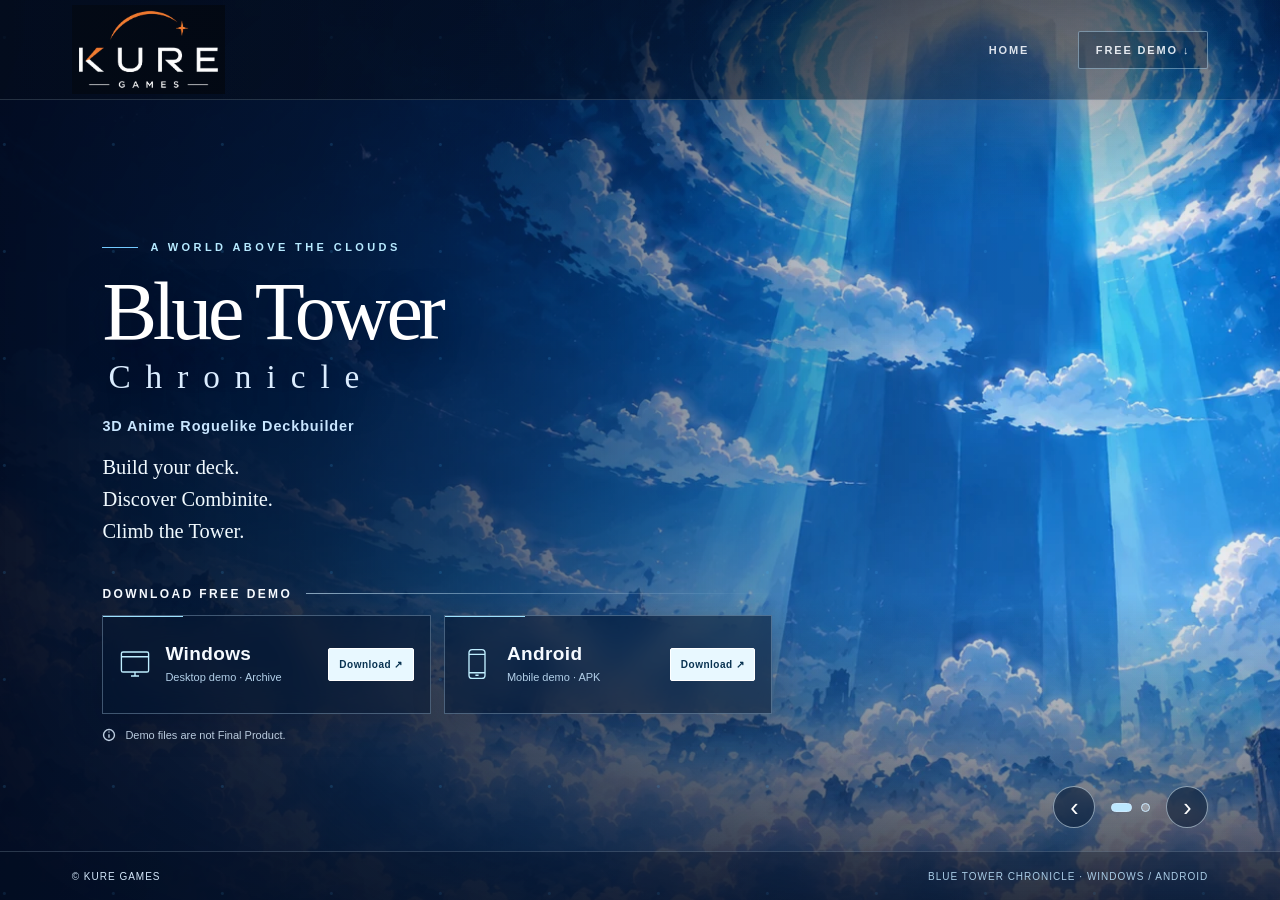
==== commit 1ab797e9: "update index download link" ====
--- a/index.html
+++ b/index.html
@@ -319,7 +319,7 @@
           </div>
           <p class="download-note">
             <svg width="14" height="14" viewBox="0 0 16 16" fill="none" stroke="currentColor" stroke-width="1.6" aria-hidden="true"><circle cx="8" cy="8" r="6.25"/><path d="M8 7v4M8 4v1"/></svg>
-            Demo files are not linked yet. Official release URLs will be added after verification.
+            Demo files are not Final Product.
           </p>
         </section>
       </div>
@@ -395,8 +395,8 @@
     })();
 
     const VERIFIED_DOWNLOAD_URLS = Object.freeze({
-      windows: '',
-      android: ''
+      windows: 'https://github.com/kuregames/blue-tower-page/releases/download/v0.1.0-demo/v0.1.0-demo.rar',
+      android: 'https://github.com/kuregames/blue-tower-page/releases/download/v0.1.0-demo/v0.1.0-demo.apk'
     });
 
     function isOfficialReleaseAsset(url) {
